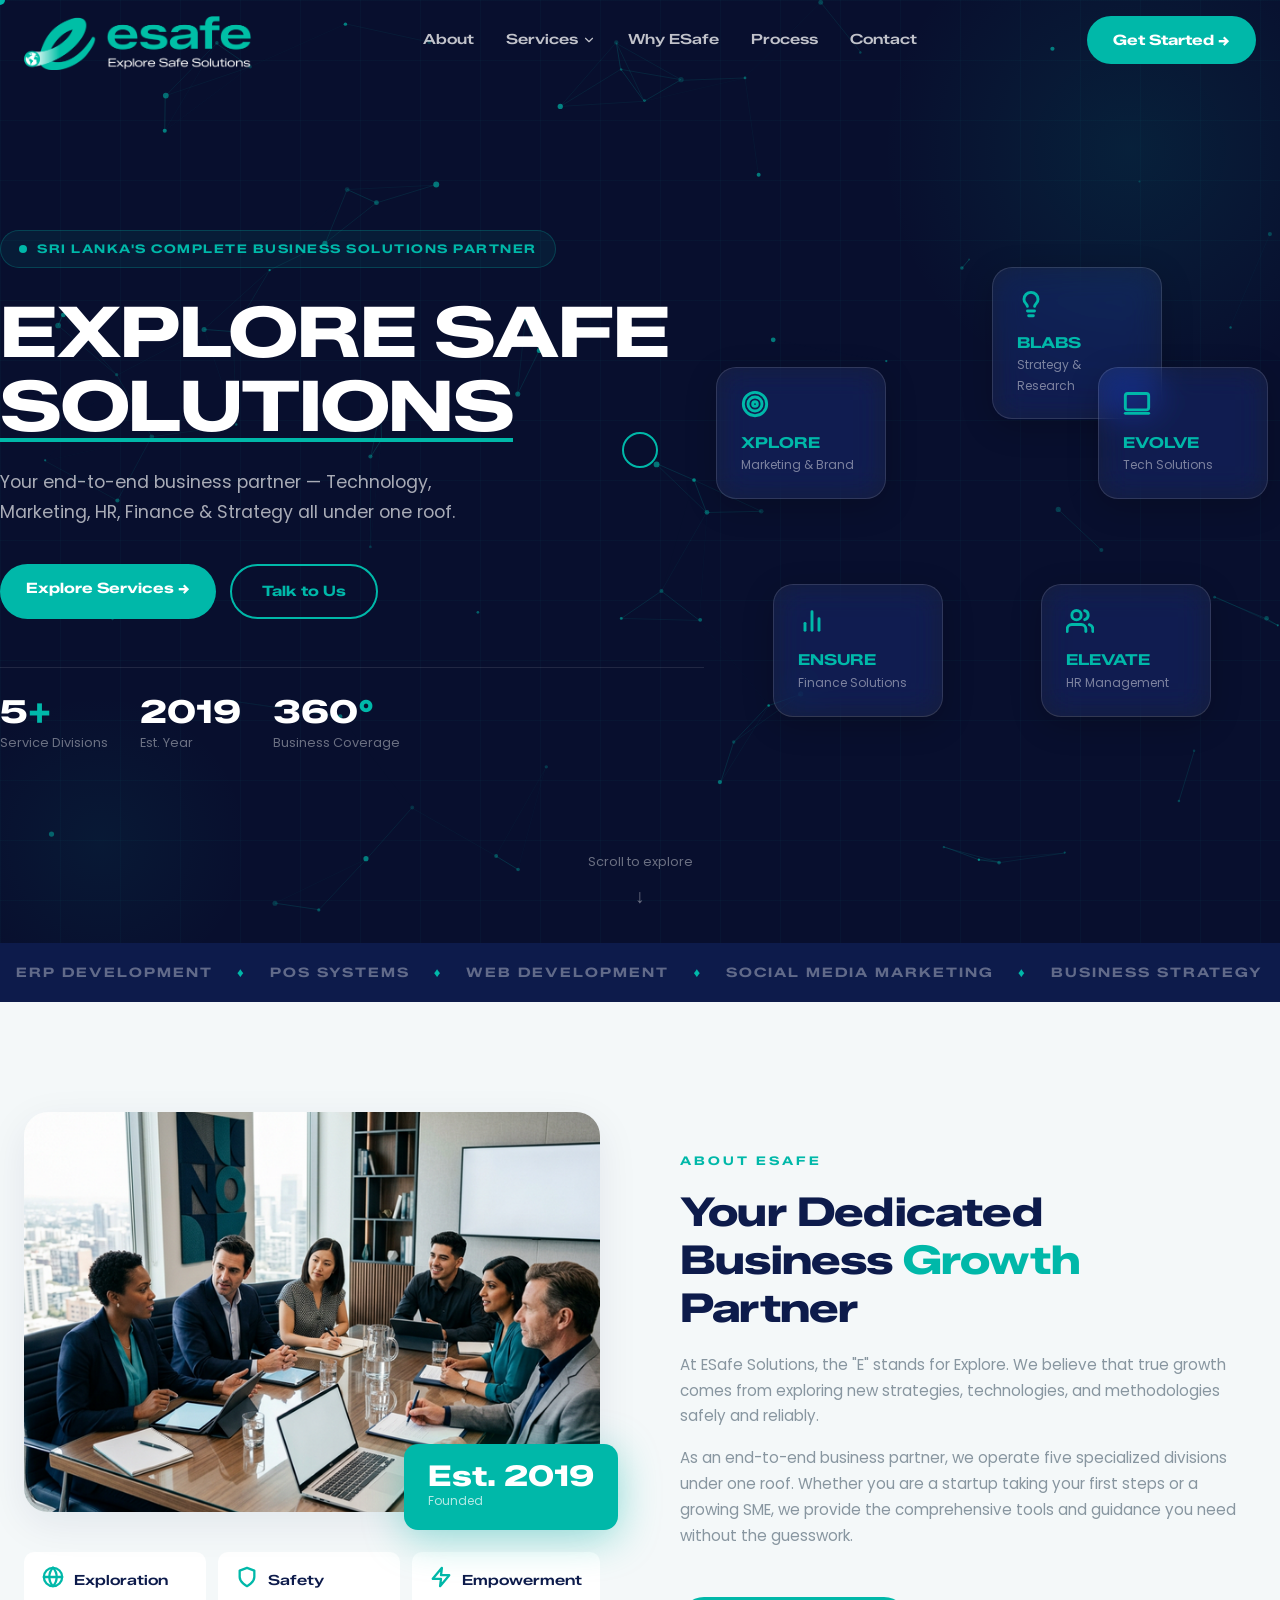
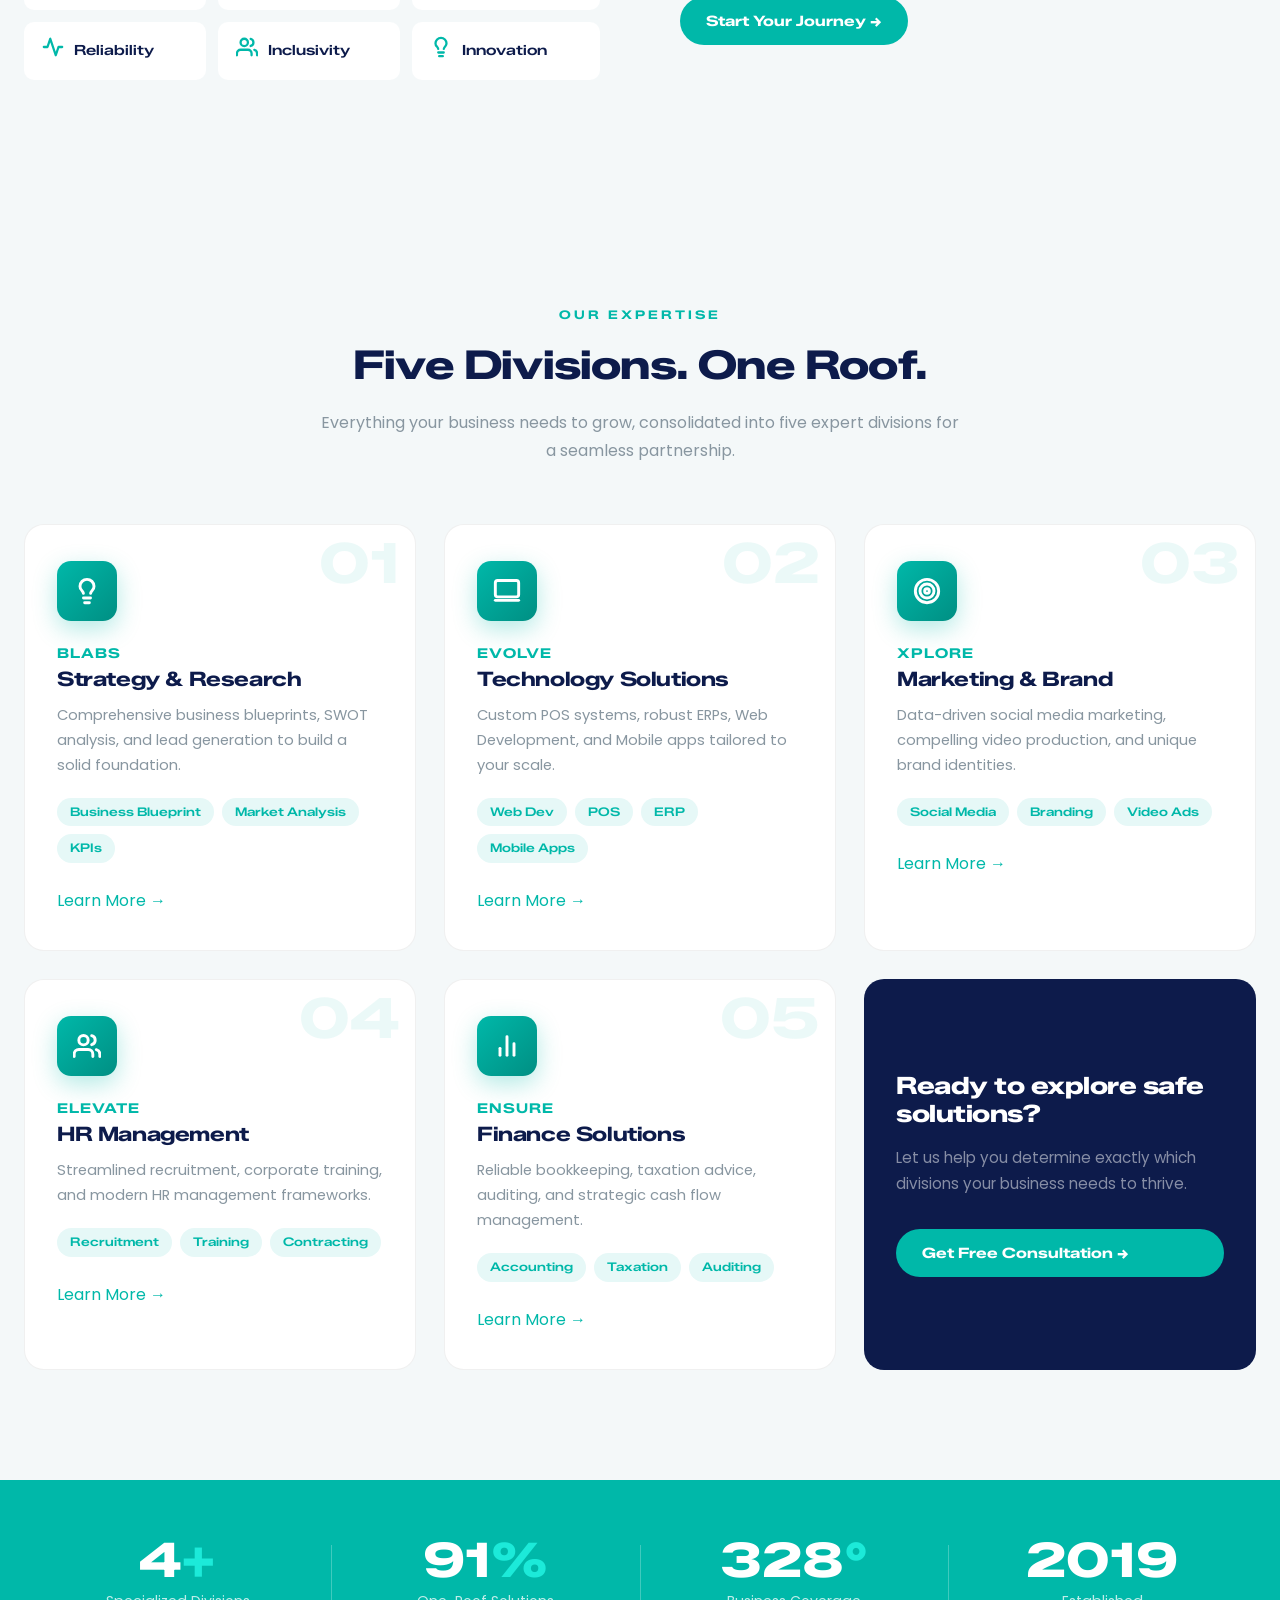
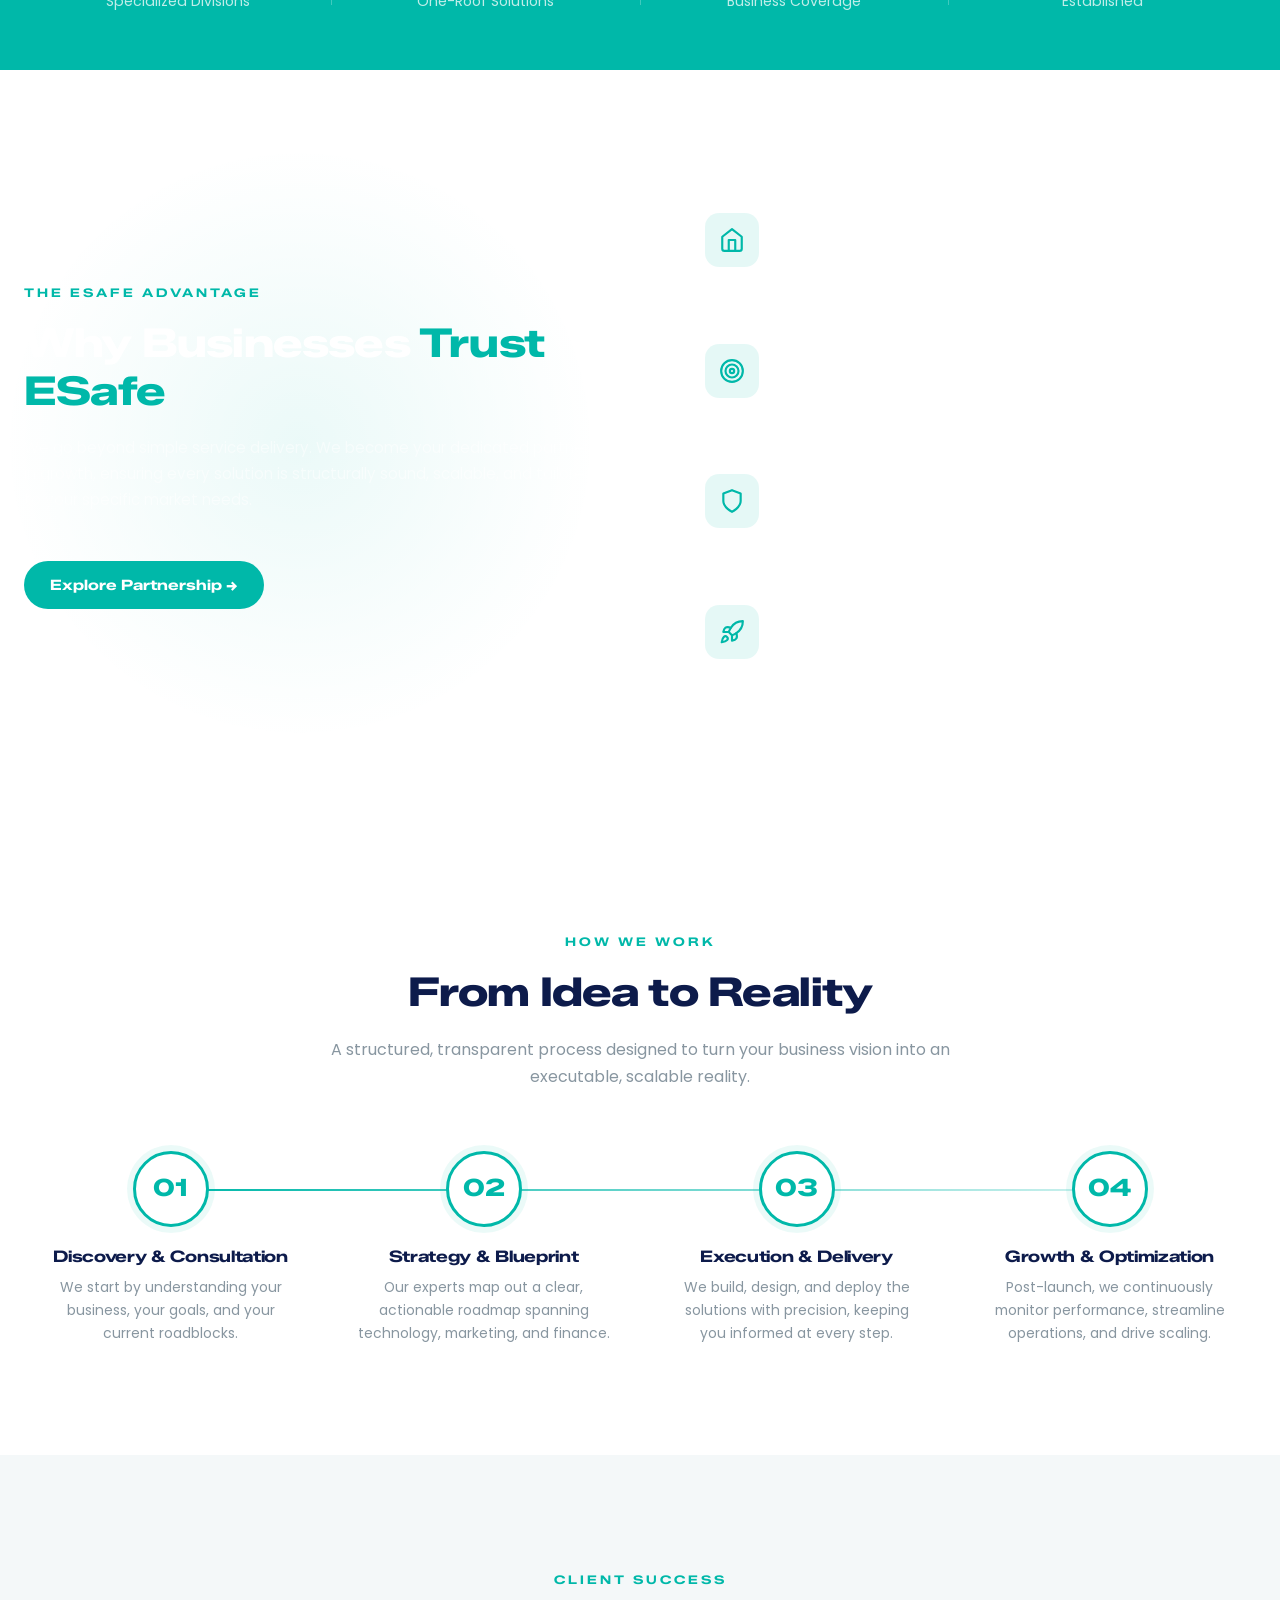
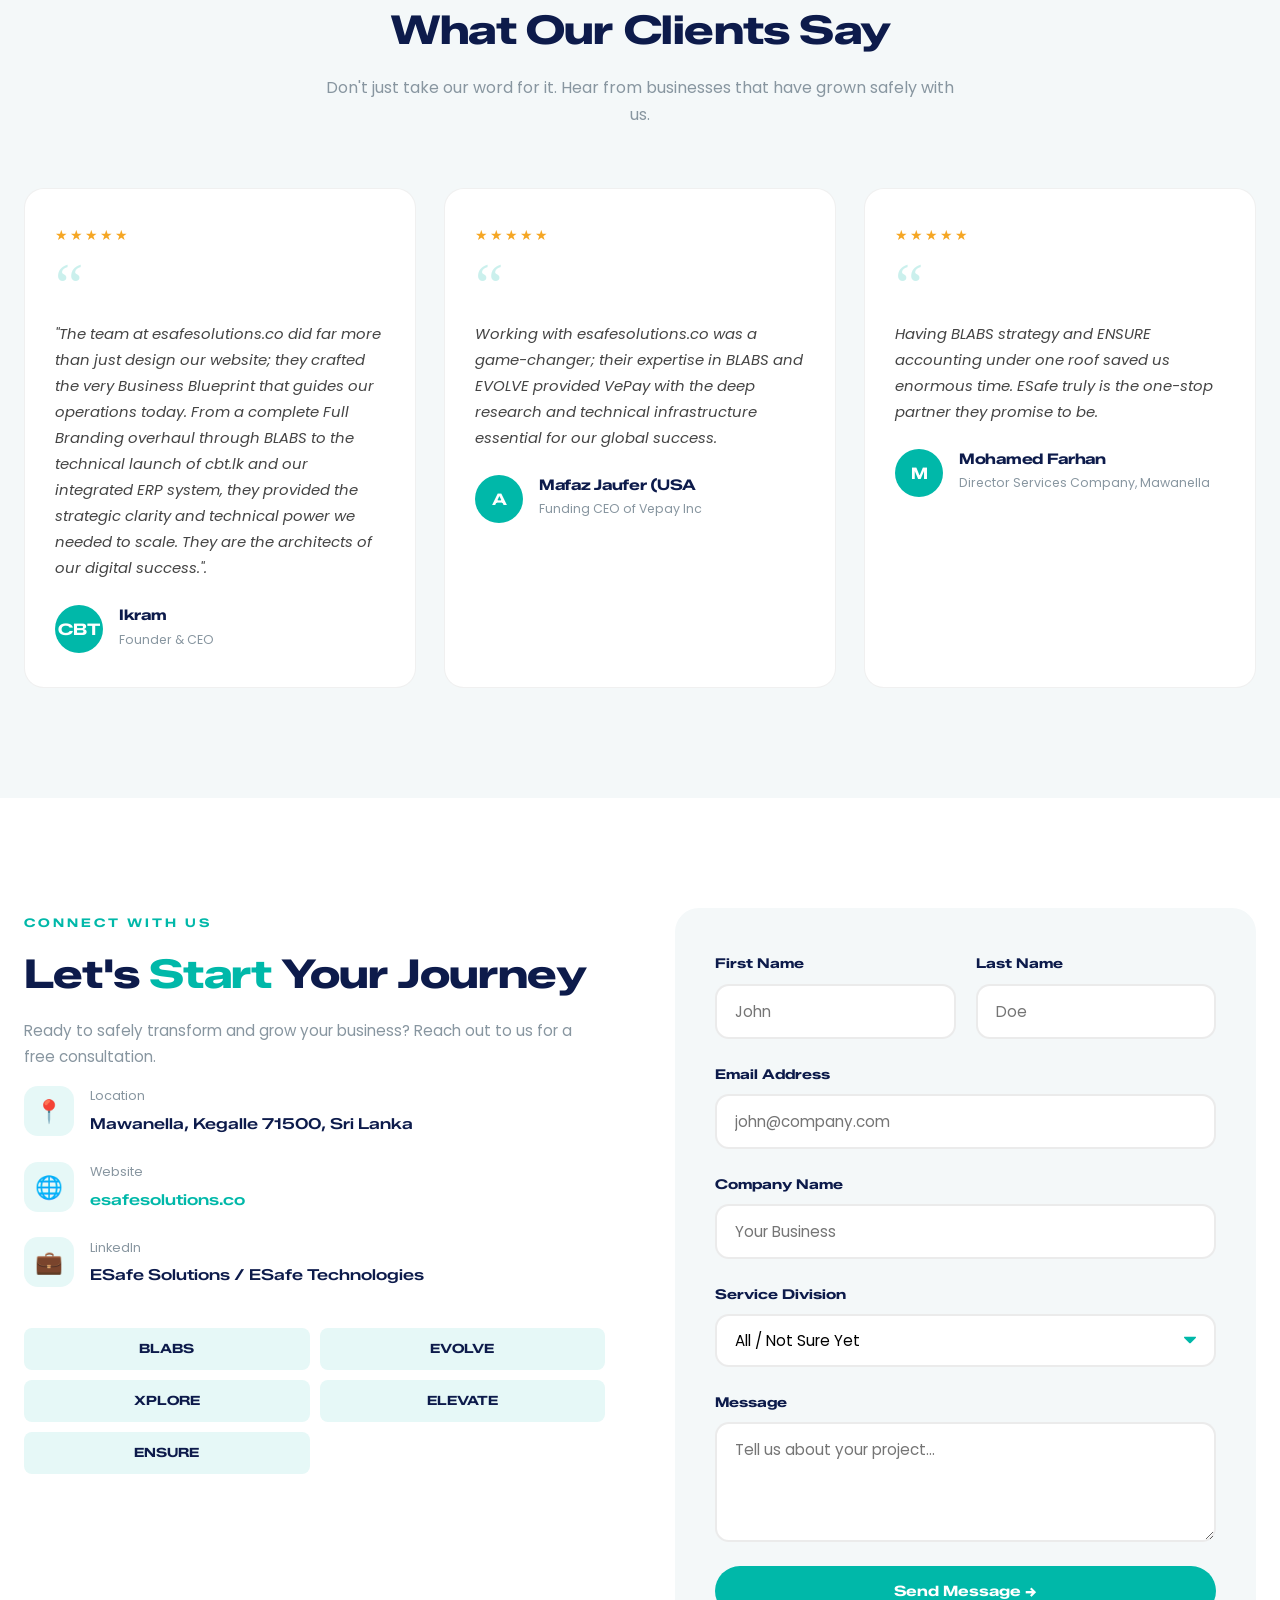
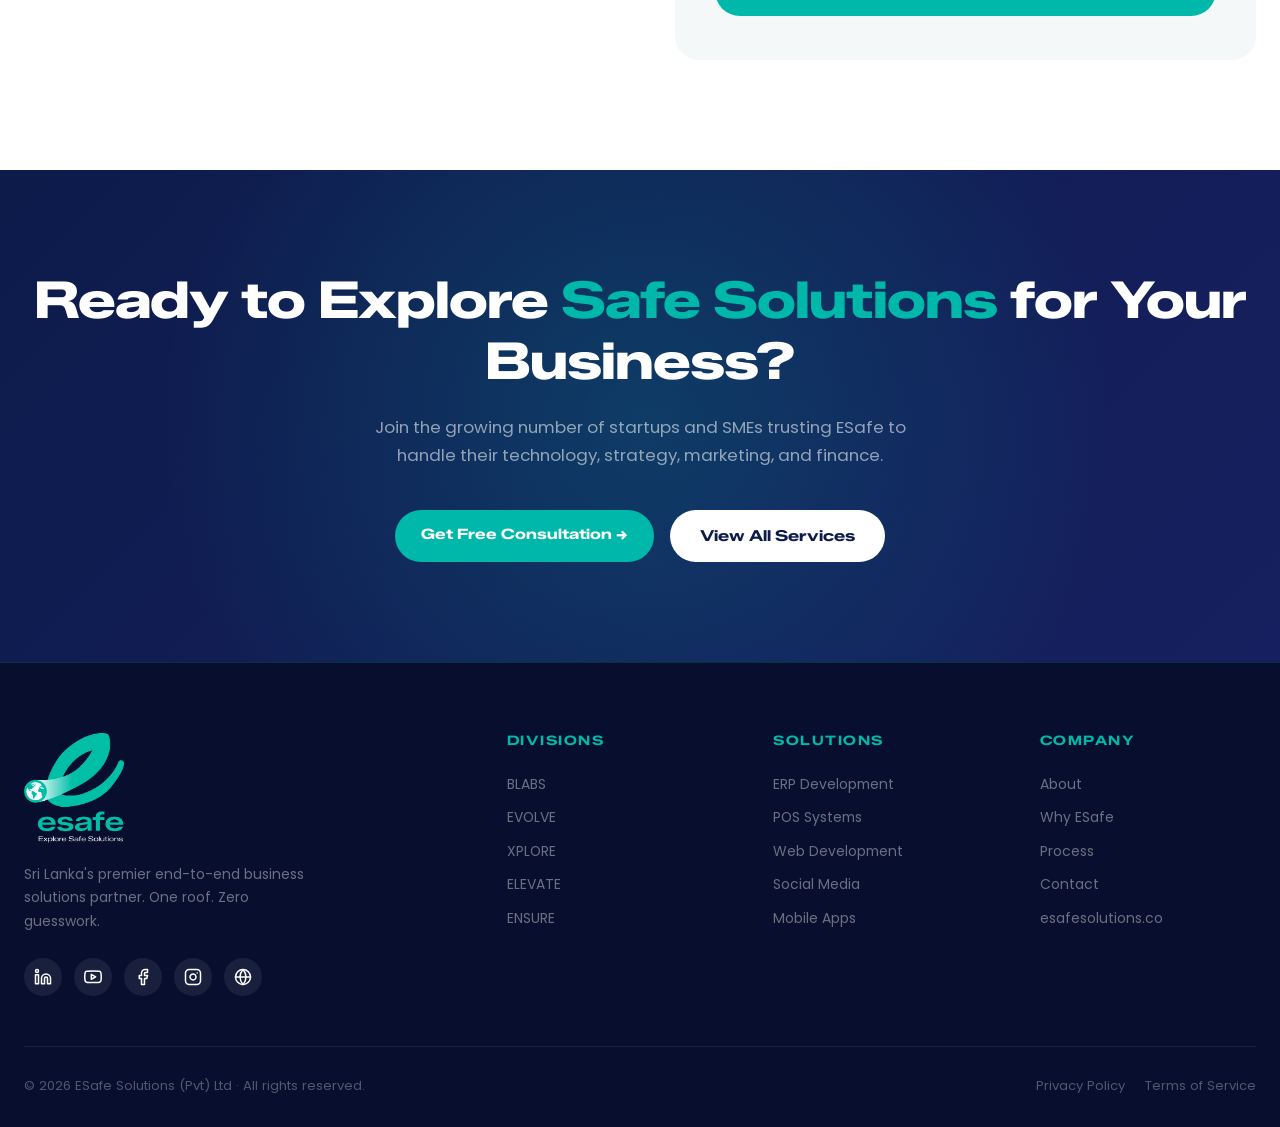
==== index.html @ f0cfd7e4 "Testemonials Updated" ====
<!DOCTYPE html>
<html lang="en">

<head>
  <meta charset="UTF-8">
  <meta name="viewport" content="width=device-width, initial-scale=1.0">
  <link rel="icon" href="favicon.png" type="image/png">
  <title>ESafe Solutions - Your Business Partner</title>
  <meta name="description"
    content="ESafe Solutions is Sri Lanka's trusted end-to-end business solutions company. Technology (ERP, POS, Web), Marketing, HR, Finance & Strategy under one roof. Mawanella, Kegalle.">
  <meta name="keywords"
    content="ESafe Solutions, business solutions Sri Lanka, ERP development, POS software, web development, digital marketing, HR solutions, business consulting Mawanella Kegalle">
  <meta name="author" content="ESafe Solutions (Pvt) Ltd">
  <meta name="robots" content="index, follow">
  <link rel="canonical" href="https://esafesolutions.co/">

  <!-- Open Graph -->
  <meta property="og:type" content="website">
  <meta property="og:url" content="https://esafesolutions.co/">
  <meta property="og:title" content="ESafe Solutions – Explore Safe Solutions">
  <meta property="og:description"
    content="Complete business solutions: Technology, Marketing, HR, Finance & Strategy. One roof. Zero guesswork. Sri Lanka.">
  <meta property="og:site_name" content="ESafe Solutions">

  <!-- Twitter Card -->
  <meta name="twitter:card" content="summary_large_image">
  <meta name="twitter:title" content="ESafe Solutions – Explore Safe Solutions">
  <meta name="twitter:description"
    content="End-to-end business partner for startups & growing businesses. ERP, POS, Branding, HR, Finance – all under one roof.">

  <!-- JSON-LD Organization Schema -->
  <script type="application/ld+json">
    {
      "@context": "https://schema.org",
      "@type": "Organization",
      "name": "ESafe Solutions (Pvt) Ltd",
      "alternateName": "esafe",
      "url": "https://esafesolutions.co",
      "description": "Sri Lanka-based business solutions company offering technology, strategy, marketing, HR and finance under one roof.",
      "foundingDate": "2019",
      "address": {
        "@type": "PostalAddress",
        "streetAddress": "Mawanella",
        "addressLocality": "Kegalle",
        "postalCode": "71500",
        "addressCountry": "LK"
      },
      "sameAs": ["https://www.linkedin.com/company/esafe-solutions"],
      "hasOfferCatalog": {
        "@type": "OfferCatalog",
        "name": "ESafe Service Divisions",
        "itemListElement": [
          {
            "@type": "Offer",
            "itemOffered": {
              "@type": "Service",
              "name": "BLABS - Business Research & Development"
            }
          },
          {
            "@type": "Offer",
            "itemOffered": {
              "@type": "Service",
              "name": "EVOLVE - Technology Solutions"
            }
          },
          {
            "@type": "Offer",
            "itemOffered": {
              "@type": "Service",
              "name": "XPLORE - Marketing & Creative Solutions"
            }
          },
          {
            "@type": "Offer",
            "itemOffered": {
              "@type": "Service",
              "name": "ELEVATE - Human Resource Management Solutions"
            }
          },
          {
            "@type": "Offer",
            "itemOffered": {
              "@type": "Service",
              "name": "ENSURE - Finance Solutions"
            }
          }
        ]
      }
    }
    </script>

  <!-- Google Fonts: Poppins -->
  <link rel="preconnect" href="https://fonts.googleapis.com">
  <link rel="preconnect" href="https://fonts.gstatic.com" crossorigin>
  <link
    href="https://fonts.googleapis.com/css2?family=Poppins:wght@300;400;500&family=Zalando+Sans+Expanded:wght@600;700;800&display=swap"
    rel="stylesheet">

  <!-- Styles -->
  <link rel="stylesheet" href="styles.css">
</head>

<body>
  <!-- Custom Cursor -->
  <div class="cursor-dot"></div>
  <div class="cursor-ring"></div>

  <header id="header">
    <nav class="container nav-container">
      <a href="#" class="logo">
        <img src="navbar-logo.png" alt="ESafe Solutions" class="logo-img">
      </a>

      <ul class="nav-links">
        <li><a href="#about" class="nav-link">About</a></li>
        <li class="dropdown">
          <a href="#services" class="nav-link dropdown-toggle">Services <svg class="dropdown-caret" viewBox="0 0 24 24"
              fill="none" stroke="currentColor" stroke-width="2" stroke-linecap="round" stroke-linejoin="round">
              <path d="m6 9 6 6 6-6" />
            </svg></a>
          <ul class="dropdown-menu">
            <li><a href="blabs.html" class="dropdown-item">BLABS - Strategy</a></li>
            <li><a href="evolve.html" class="dropdown-item">EVOLVE - Tech</a></li>
            <li><a href="xplore.html" class="dropdown-item">XPLORE - Marketing</a></li>
            <li><a href="elevate.html" class="dropdown-item">ELEVATE - HR</a></li>
            <li><a href="ensure.html" class="dropdown-item">ENSURE - Finance</a></li>
          </ul>
        </li>
        <li><a href="#why-esafe" class="nav-link">Why ESafe</a></li>
        <li><a href="#process" class="nav-link">Process</a></li>
        <li><a href="#contact" class="nav-link">Contact</a></li>
      </ul>

      <div class="nav-right">
        <a href="#contact" class="btn btn-primary btn-nav">Get Started &rarr;</a>
        <button class="hamburger" aria-label="Menu">
          <span class="line line-1"></span>
          <span class="line line-2"></span>
          <span class="line line-3"></span>
        </button>
      </div>
    </nav>
  </header>

  <!-- Mobile Nav Overlay -->
  <div class="mobile-nav-overlay">
    <ul class="mobile-nav-links">
      <li><a href="#about">About</a></li>
      <li><a href="#services">Services</a></li>
      <li><a href="#why-esafe">Why ESafe</a></li>
      <li><a href="#process">Process</a></li>
      <li><a href="#contact">Contact</a></li>
    </ul>
  </div>

  <main>
    <!-- ━━━━━━━━━━━━━━━━━━━━━━━━━━━━━━━━━━
             HERO SECTION
             ━━━━━━━━━━━━━━━━━━━━━━━━━━━━━━━━━━ -->
    <section id="hero" class="hero">
      <!-- Canvas for particle background -->
      <canvas id="hero-canvas" class="hero-canvas"></canvas>

      <!-- CSS Animated Background Layers -->
      <div class="hero-bg-grid"></div>
      <div class="hero-orb orb-1"></div>
      <div class="hero-orb orb-2"></div>

      <div class="container hero-container">
        <!-- Left Column: Content -->
        <div class="hero-content">
          <div class="hero-badge">
            <span class="pulse-dot"></span>
            <span class="badge-text">Sri Lanka's Complete Business Solutions Partner</span>
          </div>

          <h1 class="hero-headline">
            <span class="line-1">EXPLORE SAFE</span><br>
            <span class="line-2">SOLUTIONS</span>
          </h1>

          <p class="hero-subtext">
            Your end-to-end business partner &mdash; Technology, Marketing, HR, Finance &amp; Strategy all under one
            roof.
          </p>

          <div class="hero-cta">
            <a href="#services" class="btn btn-primary btn-cta">Explore Services &rarr;</a>
            <a href="#contact" class="btn btn-outline btn-cta">Talk to Us</a>
          </div>

          <div class="hero-stats">
            <div class="stat-item">
              <span class="stat-number">5<span class="stat-suffix">+</span></span>
              <span class="stat-label">Service Divisions</span>
            </div>
            <div class="stat-item">
              <span class="stat-number">2019</span>
              <span class="stat-label">Est. Year</span>
            </div>
            <div class="stat-item">
              <span class="stat-number">360<span class="stat-suffix">&deg;</span></span>
              <span class="stat-label">Business Coverage</span>
            </div>
          </div>
        </div>

        <!-- Right Column: Floating Cards -->
        <div class="hero-cards">
          <a href="blabs.html" class="float-card card-blabs">
            <div class="card-icon"><svg width="24" height="24" viewBox="0 0 24 24" fill="none" stroke="currentColor"
                stroke-width="2.5" stroke-linecap="round" stroke-linejoin="round">
                <path d="M9 18h6" />
                <path d="M10 22h4" />
                <path
                  d="M15.09 14c.18-.98.65-1.74 1.41-2.5A4.65 4.65 0 0 0 18 8 6 6 0 0 0 6 8c0 1.55.9 3.06 1.5 3.5.76.76 1.23 1.52 1.41 2.5" />
              </svg></div>
            <div class="card-div">BLABS</div>
            <div class="card-sub">Strategy &amp; Research</div>
          </a>
          <a href="evolve.html" class="float-card card-evolve">
            <div class="card-icon"><svg width="24" height="24" viewBox="0 0 24 24" fill="none" stroke="currentColor"
                stroke-width="2.5" stroke-linecap="round" stroke-linejoin="round">
                <rect x="2" y="3" width="20" height="14" rx="2" ry="2" />
                <line x1="2" y1="20" x2="22" y2="20" />
              </svg></div>
            <div class="card-div">EVOLVE</div>
            <div class="card-sub">Tech Solutions</div>
          </a>
          <a href="xplore.html" class="float-card card-xplore">
            <div class="card-icon"><svg width="24" height="24" viewBox="0 0 24 24" fill="none" stroke="currentColor"
                stroke-width="2.5" stroke-linecap="round" stroke-linejoin="round">
                <circle cx="12" cy="12" r="10" />
                <circle cx="12" cy="12" r="6" />
                <circle cx="12" cy="12" r="2" />
              </svg></div>
            <div class="card-div">XPLORE</div>
            <div class="card-sub">Marketing &amp; Brand</div>
          </a>
          <a href="elevate.html" class="float-card card-elevate">
            <div class="card-icon"><svg width="24" height="24" viewBox="0 0 24 24" fill="none" stroke="currentColor"
                stroke-width="2.5" stroke-linecap="round" stroke-linejoin="round">
                <path d="M17 21v-2a4 4 0 0 0-4-4H5a4 4 0 0 0-4 4v2" />
                <circle cx="9" cy="7" r="4" />
                <path d="M23 21v-2a4 4 0 0 0-3-3.87" />
                <path d="M16 3.13a4 4 0 0 1 0 7.75" />
              </svg></div>
            <div class="card-div">ELEVATE</div>
            <div class="card-sub">HR Management</div>
          </a>
          <a href="ensure.html" class="float-card card-ensure">
            <div class="card-icon"><svg width="24" height="24" viewBox="0 0 24 24" fill="none" stroke="currentColor"
                stroke-width="2.5" stroke-linecap="round" stroke-linejoin="round">
                <line x1="18" y1="20" x2="18" y2="10" />
                <line x1="12" y1="20" x2="12" y2="4" />
                <line x1="6" y1="20" x2="6" y2="14" />
              </svg></div>
            <div class="card-div">ENSURE</div>
            <div class="card-sub">Finance Solutions</div>
          </a>
        </div>
      </div>

      <div class="scroll-indicator">
        <span class="scroll-text">Scroll to explore</span>
        <span class="scroll-arrow">&darr;</span>
      </div>
    </section>

    <!-- ━━━━━━━━━━━━━━━━━━━━━━━━━━━━━━━━━━
             MARQUEE STRIP
             ━━━━━━━━━━━━━━━━━━━━━━━━━━━━━━━━━━ -->
    <div class="marquee-wrapper">
      <div class="marquee-track">
        <!-- Content duplicated for seamless loop -->
        <div class="marquee-content">
          <span>ERP Development</span><span class="sep">&diams;</span>
          <span>POS Systems</span><span class="sep">&diams;</span>
          <span>Web Development</span><span class="sep">&diams;</span>
          <span>Social Media Marketing</span><span class="sep">&diams;</span>
          <span>Business Strategy</span><span class="sep">&diams;</span>
          <span>HR Management</span><span class="sep">&diams;</span>
          <span>Financial Consulting</span><span class="sep">&diams;</span>
          <span>Branding &amp; Design</span><span class="sep">&diams;</span>
          <span>Mobile Applications</span><span class="sep">&diams;</span>
          <span>AI Services</span><span class="sep">&diams;</span>
          <span>E-Commerce</span><span class="sep">&diams;</span>
          <span>CRM Solutions</span><span class="sep">&diams;</span>
        </div>
        <!-- ARIA hidden duplicate -->
        <div class="marquee-content" aria-hidden="true">
          <span>ERP Development</span><span class="sep">&diams;</span>
          <span>POS Systems</span><span class="sep">&diams;</span>
          <span>Web Development</span><span class="sep">&diams;</span>
          <span>Social Media Marketing</span><span class="sep">&diams;</span>
          <span>Business Strategy</span><span class="sep">&diams;</span>
          <span>HR Management</span><span class="sep">&diams;</span>
          <span>Financial Consulting</span><span class="sep">&diams;</span>
          <span>Branding &amp; Design</span><span class="sep">&diams;</span>
          <span>Mobile Applications</span><span class="sep">&diams;</span>
          <span>AI Services</span><span class="sep">&diams;</span>
          <span>E-Commerce</span><span class="sep">&diams;</span>
          <span>CRM Solutions</span><span class="sep">&diams;</span>
        </div>
      </div>
    </div>

    <!-- ━━━━━━━━━━━━━━━━━━━━━━━━━━━━━━━━━━
             ABOUT SECTION
             ━━━━━━━━━━━━━━━━━━━━━━━━━━━━━━━━━━ -->
    <section id="about" class="about-section bg-light">
      <div class="container about-grid">
        <!-- Left Column -->
        <div class="about-visuals reveal-left">
          <div class="about-card">
            <img src="about-team.png" alt="ESafe Solutions Team" class="about-card-img">
            <div class="about-badge">
              <span class="ab-title">Est. 2019</span>
              <span class="ab-subtitle">Founded</span>
            </div>
          </div>

          <div class="values-grid">
            <div class="value-chip"><span class="emoji"><svg width="24" height="24" viewBox="0 0 24 24" fill="none"
                  stroke="currentColor" stroke-width="2.5" stroke-linecap="round" stroke-linejoin="round">
                  <circle cx="12" cy="12" r="10" />
                  <path d="M12 2a14.5 14.5 0 0 0 0 20 14.5 14.5 0 0 0 0-20" />
                  <path d="M2 12h20" />
                </svg></span> <span class="label">Exploration</span></div>
            <div class="value-chip"><span class="emoji"><svg width="24" height="24" viewBox="0 0 24 24" fill="none"
                  stroke="currentColor" stroke-width="2.5" stroke-linecap="round" stroke-linejoin="round">
                  <path d="M12 22s8-4 8-10V5l-8-3-8 3v7c0 6 8 10 8 10z" />
                </svg></span> <span class="label">Safety</span></div>
            <div class="value-chip"><span class="emoji"><svg width="24" height="24" viewBox="0 0 24 24" fill="none"
                  stroke="currentColor" stroke-width="2.5" stroke-linecap="round" stroke-linejoin="round">
                  <path d="M13 2L3 14h9l-1 8 10-12h-9l1-8z" />
                </svg></span> <span class="label">Empowerment</span></div>
            <div class="value-chip"><span class="emoji"><svg width="24" height="24" viewBox="0 0 24 24" fill="none"
                  stroke="currentColor" stroke-width="2.5" stroke-linecap="round" stroke-linejoin="round">
                  <path d="M22 12h-4l-3 9L9 3l-3 9H2" />
                </svg></span> <span class="label">Reliability</span></div>
            <div class="value-chip"><span class="emoji"><svg width="24" height="24" viewBox="0 0 24 24" fill="none"
                  stroke="currentColor" stroke-width="2.5" stroke-linecap="round" stroke-linejoin="round">
                  <path d="M17 21v-2a4 4 0 0 0-4-4H5a4 4 0 0 0-4 4v2" />
                  <circle cx="9" cy="7" r="4" />
                  <path d="M23 21v-2a4 4 0 0 0-3-3.87" />
                  <path d="M16 3.13a4 4 0 0 1 0 7.75" />
                </svg></span> <span class="label">Inclusivity</span></div>
            <div class="value-chip"><span class="emoji"><svg width="24" height="24" viewBox="0 0 24 24" fill="none"
                  stroke="currentColor" stroke-width="2.5" stroke-linecap="round" stroke-linejoin="round">
                  <path d="M9 18h6" />
                  <path d="M10 22h4" />
                  <path
                    d="M15.09 14c.18-.98.65-1.74 1.41-2.5A4.65 4.65 0 0 0 18 8 6 6 0 0 0 6 8c0 1.55.9 3.06 1.5 3.5.76.76 1.23 1.52 1.41 2.5" />
                </svg></span> <span class="label">Innovation</span></div>
          </div>
        </div>

        <!-- Right Column -->
        <div class="about-content reveal-right">
          <span class="section-label">ABOUT ESAFE</span>
          <h2 class="section-title">Your Dedicated Business <span class="text-teal">Growth</span> Partner</h2>
          <p class="section-desc">
            At ESafe Solutions, the "E" stands for Explore. We believe that true growth comes from exploring new
            strategies, technologies, and methodologies safely and reliably.
          </p>
          <p class="section-desc">
            As an end-to-end business partner, we operate five specialized divisions under one roof. Whether you are a
            startup taking your first steps or a growing SME, we provide the comprehensive tools and guidance you need
            without the guesswork.
          </p>
          <a href="#services" class="btn btn-primary mt-4">Start Your Journey &rarr;</a>
        </div>
      </div>
    </section>

    <!-- ━━━━━━━━━━━━━━━━━━━━━━━━━━━━━━━━━━
             SERVICES SECTION
             ━━━━━━━━━━━━━━━━━━━━━━━━━━━━━━━━━━ -->
    <section id="services" class="services-section bg-light">
      <div class="container">
        <div class="section-header reveal">
          <span class="section-label">OUR EXPERTISE</span>
          <h2 class="section-title">Five Divisions. One Roof.</h2>
          <p class="section-header-desc">Everything your business needs to grow, consolidated into five expert divisions
            for a seamless partnership.</p>
        </div>

        <div class="services-grid">
          <!-- Service 1 -->
          <div class="service-card reveal" style="transition-delay: 0.1s;">
            <span class="service-bg-number">01</span>
            <div class="service-icon-box"><svg width="32" height="32" viewBox="0 0 24 24" fill="none"
                stroke="currentColor" stroke-width="2.5" stroke-linecap="round" stroke-linejoin="round">
                <path d="M9 18h6" />
                <path d="M10 22h4" />
                <path
                  d="M15.09 14c.18-.98.65-1.74 1.41-2.5A4.65 4.65 0 0 0 18 8 6 6 0 0 0 6 8c0 1.55.9 3.06 1.5 3.5.76.76 1.23 1.52 1.41 2.5" />
              </svg></div>
            <h4 class="service-division">BLABS</h4>
            <h3 class="service-name"><a href="blabs.html" class="inherit-color text-decoration-none">Strategy &amp;
                Research</a></h3>
            <p class="service-desc">Comprehensive business blueprints, SWOT analysis, and lead generation to build a
              solid foundation.</p>
            <div class="service-tags">
              <span class="tag">Business Blueprint</span>
              <span class="tag">Market Analysis</span>
              <span class="tag">KPIs</span>
            </div>
            <a href="blabs.html" class="learn-more-link mt-3 display-inline-block text-teal font-weight-bold">Learn More
              &rarr;</a>
          </div>

          <!-- Service 2 -->
          <div class="service-card reveal" style="transition-delay: 0.2s;">
            <span class="service-bg-number">02</span>
            <div class="service-icon-box"><svg width="32" height="32" viewBox="0 0 24 24" fill="none"
                stroke="currentColor" stroke-width="2.5" stroke-linecap="round" stroke-linejoin="round">
                <rect x="2" y="3" width="20" height="14" rx="2" ry="2" />
                <line x1="2" y1="20" x2="22" y2="20" />
              </svg></div>
            <h4 class="service-division">EVOLVE</h4>
            <h3 class="service-name"><a href="evolve.html" class="inherit-color text-decoration-none">Technology
                Solutions</a></h3>
            <p class="service-desc">Custom POS systems, robust ERPs, Web Development, and Mobile apps tailored to your
              scale.</p>
            <div class="service-tags">
              <span class="tag">Web Dev</span>
              <span class="tag">POS</span>
              <span class="tag">ERP</span>
              <span class="tag">Mobile Apps</span>
            </div>
            <a href="evolve.html" class="learn-more-link mt-3 display-inline-block text-teal font-weight-bold">Learn
              More &rarr;</a>
          </div>

          <!-- Service 3 -->
          <div class="service-card reveal" style="transition-delay: 0.3s;">
            <span class="service-bg-number">03</span>
            <div class="service-icon-box"><svg width="32" height="32" viewBox="0 0 24 24" fill="none"
                stroke="currentColor" stroke-width="2.5" stroke-linecap="round" stroke-linejoin="round">
                <circle cx="12" cy="12" r="10" />
                <circle cx="12" cy="12" r="6" />
                <circle cx="12" cy="12" r="2" />
              </svg></div>
            <h4 class="service-division">XPLORE</h4>
            <h3 class="service-name"><a href="xplore.html" class="inherit-color text-decoration-none">Marketing &amp;
                Brand</a></h3>
            <p class="service-desc">Data-driven social media marketing, compelling video production, and unique brand
              identities.</p>
            <div class="service-tags">
              <span class="tag">Social Media</span>
              <span class="tag">Branding</span>
              <span class="tag">Video Ads</span>
            </div>
            <a href="xplore.html" class="learn-more-link mt-3 display-inline-block text-teal font-weight-bold">Learn
              More &rarr;</a>
          </div>

          <!-- Service 4 -->
          <div class="service-card reveal" style="transition-delay: 0.4s;">
            <span class="service-bg-number">04</span>
            <div class="service-icon-box"><svg width="32" height="32" viewBox="0 0 24 24" fill="none"
                stroke="currentColor" stroke-width="2.5" stroke-linecap="round" stroke-linejoin="round">
                <path d="M17 21v-2a4 4 0 0 0-4-4H5a4 4 0 0 0-4 4v2" />
                <circle cx="9" cy="7" r="4" />
                <path d="M23 21v-2a4 4 0 0 0-3-3.87" />
                <path d="M16 3.13a4 4 0 0 1 0 7.75" />
              </svg></div>
            <h4 class="service-division">ELEVATE</h4>
            <h3 class="service-name"><a href="elevate.html" class="inherit-color text-decoration-none">HR Management</a>
            </h3>
            <p class="service-desc">Streamlined recruitment, corporate training, and modern HR management frameworks.
            </p>
            <div class="service-tags">
              <span class="tag">Recruitment</span>
              <span class="tag">Training</span>
              <span class="tag">Contracting</span>
            </div>
            <a href="elevate.html" class="learn-more-link mt-3 display-inline-block text-teal font-weight-bold">Learn
              More &rarr;</a>
          </div>

          <!-- Service 5 -->
          <div class="service-card reveal" style="transition-delay: 0.5s;">
            <span class="service-bg-number">05</span>
            <div class="service-icon-box"><svg width="32" height="32" viewBox="0 0 24 24" fill="none"
                stroke="currentColor" stroke-width="2.5" stroke-linecap="round" stroke-linejoin="round">
                <line x1="18" y1="20" x2="18" y2="10" />
                <line x1="12" y1="20" x2="12" y2="4" />
                <line x1="6" y1="20" x2="6" y2="14" />
              </svg></div>
            <h4 class="service-division">ENSURE</h4>
            <h3 class="service-name"><a href="ensure.html" class="inherit-color text-decoration-none">Finance
                Solutions</a></h3>
            <p class="service-desc">Reliable bookkeeping, taxation advice, auditing, and strategic cash flow management.
            </p>
            <div class="service-tags">
              <span class="tag">Accounting</span>
              <span class="tag">Taxation</span>
              <span class="tag">Auditing</span>
            </div>
            <a href="ensure.html" class="learn-more-link mt-3 display-inline-block text-teal font-weight-bold">Learn
              More &rarr;</a>
          </div>

          <!-- Service CTA -->
          <div class="service-card service-cta-card reveal" style="transition-delay: 0.6s;">
            <h3 class="cta-card-title">Ready to explore safe solutions?</h3>
            <p class="cta-card-desc">Let us help you determine exactly which divisions your business needs to thrive.
            </p>
            <a href="#contact" class="btn btn-primary mt-4">Get Free Consultation &rarr;</a>
          </div>
        </div>
      </div>
    </section>

    <!-- ━━━━━━━━━━━━━━━━━━━━━━━━━━━━━━━━━━
             STATS STRIP
             ━━━━━━━━━━━━━━━━━━━━━━━━━━━━━━━━━━ -->
    <section class="stats-strip bg-teal">
      <div class="container stats-grid">
        <div class="stat-block">
          <div class="stat-number-large" data-target="5">0<span class="stat-suffix">+</span></div>
          <div class="stat-label-large">Specialized Divisions</div>
        </div>
        <div class="stat-divider"></div>
        <div class="stat-block">
          <div class="stat-number-large" data-target="100">0<span class="stat-suffix">%</span></div>
          <div class="stat-label-large">One-Roof Solutions</div>
        </div>
        <div class="stat-divider"></div>
        <div class="stat-block">
          <div class="stat-number-large" data-target="360">0<span class="stat-suffix">&deg;</span></div>
          <div class="stat-label-large">Business Coverage</div>
        </div>
        <div class="stat-divider"></div>
        <div class="stat-block">
          <div class="stat-number-large" data-static="true">2019</div>
          <div class="stat-label-large">Established</div>
        </div>
      </div>
    </section>

    <!-- ━━━━━━━━━━━━━━━━━━━━━━━━━━━━━━━━━━
             WHY ESAFE SECTION
             ━━━━━━━━━━━━━━━━━━━━━━━━━━━━━━━━━━ -->
    <section id="why-esafe" class="why-section">
      <div class="why-glow"></div>
      <div class="container why-grid">
        <div class="why-content reveal-left">
          <span class="section-label">THE ESAFE ADVANTAGE</span>
          <h2 class="section-title text-white">Why Businesses <span class="text-teal">Trust ESafe</span></h2>
          <p class="section-desc text-white-muted">
            We go beyond simple service delivery. We become your dedicated partners in growth, ensuring every solution
            is structurally sound, scalable, and tailored to your specific market needs.
          </p>
          <a href="#contact" class="btn btn-primary mt-4">Explore Partnership &rarr;</a>
        </div>

        <div class="why-pills">
          <div class="why-pill reveal-right" style="transition-delay: 0.1s;">
            <div class="pill-icon"><svg width="32" height="32" viewBox="0 0 24 24" fill="none" stroke="currentColor"
                stroke-width="2" stroke-linecap="round" stroke-linejoin="round">
                <path d="M3 9l9-7 9 7v11a2 2 0 0 1-2 2H5a2 2 0 0 1-2-2z" />
                <polyline points="9 22 9 12 15 12 15 22" />
              </svg></div>
            <div class="pill-text">
              <h4 class="pill-title">One-Roof Solutions</h4>
              <p class="pill-desc">All your business needs handled by one unified team, eliminating vendor chaos.</p>
            </div>
          </div>

          <div class="why-pill reveal-right" style="transition-delay: 0.2s;">
            <div class="pill-icon"><svg width="32" height="32" viewBox="0 0 24 24" fill="none" stroke="currentColor"
                stroke-width="2" stroke-linecap="round" stroke-linejoin="round">
                <circle cx="12" cy="12" r="10" />
                <circle cx="12" cy="12" r="6" />
                <circle cx="12" cy="12" r="2" />
              </svg></div>
            <div class="pill-text">
              <h4 class="pill-title">Personalized Approach</h4>
              <p class="pill-desc">No cookie-cutter templates. Every strategy is built around your specific goals.</p>
            </div>
          </div>

          <div class="why-pill reveal-right" style="transition-delay: 0.3s;">
            <div class="pill-icon"><svg width="32" height="32" viewBox="0 0 24 24" fill="none" stroke="currentColor"
                stroke-width="2" stroke-linecap="round" stroke-linejoin="round">
                <path d="M12 22s8-4 8-10V5l-8-3-8 3v7c0 6 8 10 8 10z" />
              </svg></div>
            <div class="pill-text">
              <h4 class="pill-title">Safe &amp; Sustainable</h4>
              <p class="pill-desc">Solutions designed for long-term stability rather than short-term vanity metrics.</p>
            </div>
          </div>

          <div class="why-pill reveal-right" style="transition-delay: 0.4s;">
            <div class="pill-icon"><svg width="32" height="32" viewBox="0 0 24 24" fill="none" stroke="currentColor"
                stroke-width="2" stroke-linecap="round" stroke-linejoin="round">
                <path d="M4.5 16.5c-1.5 1.26-2 5-2 5s3.74-.5 5-2c.71-.84.7-2.13-.09-2.91a2.18 2.18 0 0 0-2.91-.09z" />
                <path
                  d="m12 15-3-3a22 22 0 0 1 2-3.95A12.88 12.88 0 0 1 22 2c0 2.72-.78 7.5-6 11a22.35 22.35 0 0 1-4 2z" />
                <path d="M9 12H4s.55-3.03 2-4c1.62-1.08 5 0 5 0" />
                <path d="M12 15v5s3.03-.55 4-2c1.08-1.62 0-5 0-5" />
              </svg></div>
            <div class="pill-text">
              <h4 class="pill-title">Execution Focus</h4>
              <p class="pill-desc">We don't just plan; we build, deploy, and manage the execution flawlessly.</p>
            </div>
          </div>
        </div>
      </div>
    </section>
    <!-- ━━━━━━━━━━━━━━━━━━━━━━━━━━━━━━━━━━
             PROCESS SECTION
             ━━━━━━━━━━━━━━━━━━━━━━━━━━━━━━━━━━ -->
    <section id="process" class="process-section">
      <div class="container">
        <div class="section-header reveal">
          <span class="section-label">HOW WE WORK</span>
          <h2 class="section-title">From Idea to Reality</h2>
          <p class="section-header-desc">A structured, transparent process designed to turn your business vision into an
            executable, scalable reality.</p>
        </div>

        <div class="process-grid">
          <div class="process-line"></div>

          <div class="process-step reveal" style="transition-delay: 0.1s;">
            <div class="step-circle">01</div>
            <h4 class="step-title">Discovery &amp; Consultation</h4>
            <p class="step-desc">We start by understanding your business, your goals, and your current roadblocks.</p>
          </div>

          <div class="process-step reveal" style="transition-delay: 0.25s;">
            <div class="step-circle">02</div>
            <h4 class="step-title">Strategy &amp; Blueprint</h4>
            <p class="step-desc">Our experts map out a clear, actionable roadmap spanning technology, marketing, and
              finance.</p>
          </div>

          <div class="process-step reveal" style="transition-delay: 0.4s;">
            <div class="step-circle">03</div>
            <h4 class="step-title">Execution &amp; Delivery</h4>
            <p class="step-desc">We build, design, and deploy the solutions with precision, keeping you informed at
              every step.</p>
          </div>

          <div class="process-step reveal" style="transition-delay: 0.55s;">
            <div class="step-circle">04</div>
            <h4 class="step-title">Growth &amp; Optimization</h4>
            <p class="step-desc">Post-launch, we continuously monitor performance, streamline operations, and drive
              scaling.</p>
          </div>
        </div>
      </div>
    </section>

    <!-- ━━━━━━━━━━━━━━━━━━━━━━━━━━━━━━━━━━
             TESTIMONIALS SECTION
             ━━━━━━━━━━━━━━━━━━━━━━━━━━━━━━━━━━ -->
    <section class="testimonials-section bg-light">
      <div class="container">
        <div class="section-header reveal">
          <span class="section-label">CLIENT SUCCESS</span>
          <h2 class="section-title">What Our Clients Say</h2>
          <p class="section-header-desc">Don't just take our word for it. Hear from businesses that have grown safely
            with us.</p>
        </div>

        <div class="testimonials-grid">
          <div class="testimonial-card reveal" style="transition-delay: 0.1s;">
            <div class="stars">&starf;&starf;&starf;&starf;&starf;</div>
            <div class="quote-mark">&ldquo;</div>
            <p class="quote-text">
              "The team at esafesolutions.co did far more than just design our website; they crafted the very Business Blueprint that guides our operations today. From a complete Full Branding overhaul through BLABS to the technical launch of cbt.lk and our integrated ERP system, they provided the strategic clarity and technical power we needed to scale. They are the architects of our digital success.".</p>
            <div class="author-row">
              <div class="author-avatar">CBT</div>
              <div class="author-info">
                <h5 class="author-name">Ikram</h5>
                <span class="author-role">Founder & CEO</span>
              </div>
            </div>
          </div>

          <div class="testimonial-card reveal" style="transition-delay: 0.2s;">
            <div class="stars">&starf;&starf;&starf;&starf;&starf;</div>
            <div class="quote-mark">&ldquo;</div>
            <p class="quote-text">Working with esafesolutions.co was a game-changer; their expertise in BLABS and EVOLVE provided VePay with the deep research and technical infrastructure essential for our global success.</p>
            <div class="author-row">
              <div class="author-avatar">A</div>
              <div class="author-info">
                <h5 class="author-name">Mafaz Jaufer (USA</h5>
                <span class="author-role">Funding CEO of Vepay Inc </span>
              </div>
            </div>
          </div>

          <div class="testimonial-card reveal" style="transition-delay: 0.3s;">
            <div class="stars">&starf;&starf;&starf;&starf;&starf;</div>
            <div class="quote-mark">&ldquo;</div>
            <p class="quote-text">Having BLABS strategy and ENSURE accounting under one roof saved us enormous time.
              ESafe truly is the one-stop partner they promise to be.</p>
            <div class="author-row">
              <div class="author-avatar">M</div>
              <div class="author-info">
                <h5 class="author-name">Mohamed Farhan</h5>
                <span class="author-role">Director Services Company, Mawanella</span>
              </div>
            </div>
          </div>
        </div>
      </div>
    </section>

    <!-- ━━━━━━━━━━━━━━━━━━━━━━━━━━━━━━━━━━
             CONTACT SECTION
             ━━━━━━━━━━━━━━━━━━━━━━━━━━━━━━━━━━ -->
    <section id="contact" class="contact-section">
      <div class="container contact-grid">
        <div class="contact-info reveal-left">
          <span class="section-label">CONNECT WITH US</span>
          <h2 class="section-title">Let's <span class="text-teal">Start</span> Your Journey</h2>
          <p class="section-desc">
            Ready to safely transform and grow your business? Reach out to us for a free consultation.
          </p>

          <div class="contact-items">
            <div class="contact-item">
              <div class="c-icon">📍</div>
              <div class="c-details">
                <span class="c-label">Location</span>
                <span class="c-value">Mawanella, Kegalle 71500, Sri Lanka</span>
              </div>
            </div>
            <div class="contact-item">
              <div class="c-icon">🌐</div>
              <div class="c-details">
                <span class="c-label">Website</span>
                <a href="https://esafesolutions.co" target="_blank" class="c-value link">esafesolutions.co</a>
              </div>
            </div>
            <div class="contact-item">
              <div class="c-icon">💼</div>
              <div class="c-details">
                <span class="c-label">LinkedIn</span>
                <span class="c-value">ESafe Solutions / ESafe Technologies</span>
              </div>
            </div>
          </div>

          <div class="contact-divisions">
            <span class="div-pill">BLABS</span>
            <span class="div-pill">EVOLVE</span>
            <span class="div-pill">XPLORE</span>
            <span class="div-pill">ELEVATE</span>
            <span class="div-pill">ENSURE</span>
          </div>
        </div>

        <div class="contact-form-wrapper reveal-right">
          <form id="contactForm" class="contact-form">
            <div class="form-row">
              <div class="form-group">
                <label for="fname">First Name</label>
                <input type="text" id="fname" name="fname" placeholder="John" required>
              </div>
              <div class="form-group">
                <label for="lname">Last Name</label>
                <input type="text" id="lname" name="lname" placeholder="Doe">
              </div>
            </div>
            <div class="form-group">
              <label for="email">Email Address</label>
              <input type="email" id="email" name="email" placeholder="john@company.com" required>
            </div>
            <div class="form-group">
              <label for="company">Company Name</label>
              <input type="text" id="company" name="company" placeholder="Your Business">
            </div>
            <div class="form-group">
              <label for="service">Service Division</label>
              <div class="select-wrapper">
                <select id="service" name="service">
                  <option value="All / Not Sure Yet">All / Not Sure Yet</option>
                  <option value="BLABS">BLABS - Strategy &amp; Research</option>
                  <option value="EVOLVE">EVOLVE - Tech Solutions</option>
                  <option value="XPLORE">XPLORE - Marketing</option>
                  <option value="ELEVATE">ELEVATE - HR Management</option>
                  <option value="ENSURE">ENSURE - Finance Solutions</option>
                </select>
              </div>
            </div>
            <div class="form-group">
              <label for="message">Message</label>
              <textarea id="message" name="message" placeholder="Tell us about your project..." required></textarea>
            </div>

            <div id="formSuccess" class="form-success">
              ✅ Thank you! We'll be in touch within 24 hours.
            </div>

            <button type="submit" class="btn btn-primary btn-submit">Send Message &rarr;</button>
          </form>
        </div>
      </div>
    </section>

    <!-- ━━━━━━━━━━━━━━━━━━━━━━━━━━━━━━━━━━
             CTA BANNER
             ━━━━━━━━━━━━━━━━━━━━━━━━━━━━━━━━━━ -->
    <section class="cta-banner">
      <div class="cta-glow"></div>
      <div class="container cta-content reveal">
        <h2 class="cta-title">Ready to Explore <span class="text-teal">Safe Solutions</span> for Your Business?</h2>
        <p class="cta-desc">Join the growing number of startups and SMEs trusting ESafe to handle their technology,
          strategy, marketing, and finance.</p>
        <div class="cta-buttons">
          <a href="#contact" class="btn btn-primary">Get Free Consultation &rarr;</a>
          <a href="#services" class="btn btn-white">View All Services</a>
        </div>
      </div>
    </section>

  </main>

  <!-- ━━━━━━━━━━━━━━━━━━━━━━━━━━━━━━━━━━
         FOOTER
         ━━━━━━━━━━━━━━━━━━━━━━━━━━━━━━━━━━ -->
  <footer class="site-footer">
    <div class="container">
      <div class="footer-grid">
        <div class="footer-brand">
          <a href="#" class="logo">
            <img src="logo-vertical-light.png" alt="ESafe Solutions" class="logo-img footer-logo">
          </a>
          <p class="footer-brand-desc">Sri Lanka's premier end-to-end business solutions partner. One roof. Zero
            guesswork.</p>
          <div class="social-links">
            <a href="https://www.linkedin.com/company/104668335" target="_blank" class="social-btn"
              aria-label="LinkedIn">
              <svg xmlns="http://www.w3.org/2000/svg" width="18" height="18" viewBox="0 0 24 24" fill="none"
                stroke="currentColor" stroke-width="2" stroke-linecap="round" stroke-linejoin="round">
                <path d="M16 8a6 6 0 0 1 6 6v7h-4v-7a2 2 0 0 0-2-2 2 2 0 0 0-2 2v7h-4v-7a6 6 0 0 1 6-6z"></path>
                <rect x="2" y="9" width="4" height="12"></rect>
                <circle cx="4" cy="4" r="2"></circle>
              </svg>
            </a>
            <a href="https://www.youtube.com/@esafe_solutions" target="_blank" class="social-btn" aria-label="YouTube">
              <svg xmlns="http://www.w3.org/2000/svg" width="18" height="18" viewBox="0 0 24 24" fill="none"
                stroke="currentColor" stroke-width="2" stroke-linecap="round" stroke-linejoin="round">
                <path
                  d="M22.54 6.42a2.78 2.78 0 0 0-1.94-2C18.88 4 12 4 12 4s-6.88 0-8.6.46a2.78 2.78 0 0 0-1.94 2A29 29 0 0 0 1 11.75a29 29 0 0 0 .46 5.33A2.78 2.78 0 0 0 3.4 19c1.72.46 8.6.46 8.6.46s6.88 0 8.6-.46a2.78 2.78 0 0 0 1.94-2 29 29 0 0 0 .46-5.25 29 29 0 0 0-.46-5.33z">
                </path>
                <polygon points="9.75 15.02 15.5 11.75 9.75 8.48 9.75 15.02"></polygon>
              </svg>
            </a>
            <a href="https://www.facebook.com/esafesolutionsco/" target="_blank" class="social-btn"
              aria-label="Facebook">
              <svg xmlns="http://www.w3.org/2000/svg" width="18" height="18" viewBox="0 0 24 24" fill="none"
                stroke="currentColor" stroke-width="2" stroke-linecap="round" stroke-linejoin="round">
                <path d="M18 2h-3a5 5 0 0 0-5 5v3H7v4h3v8h4v-8h3l1-4h-4V7a1 1 0 0 1 1-1h3z"></path>
              </svg>
            </a>
            <a href="https://www.instagram.com/esafesolutionsco/" target="_blank" class="social-btn"
              aria-label="Instagram">
              <svg xmlns="http://www.w3.org/2000/svg" width="18" height="18" viewBox="0 0 24 24" fill="none"
                stroke="currentColor" stroke-width="2" stroke-linecap="round" stroke-linejoin="round">
                <rect x="2" y="2" width="20" height="20" rx="5" ry="5"></rect>
                <path d="M16 11.37A4 4 0 1 1 12.63 8 4 4 0 0 1 16 11.37z"></path>
                <line x1="17.5" y1="6.5" x2="17.51" y2="6.5"></line>
              </svg>
            </a>
            <a href="https://esafesolutions.co" target="_blank" class="social-btn" aria-label="Website">
              <svg xmlns="http://www.w3.org/2000/svg" width="18" height="18" viewBox="0 0 24 24" fill="none"
                stroke="currentColor" stroke-width="2" stroke-linecap="round" stroke-linejoin="round">
                <circle cx="12" cy="12" r="10"></circle>
                <line x1="2" y1="12" x2="22" y2="12"></line>
                <path d="M12 2a15.3 15.3 0 0 1 4 10 15.3 15.3 0 0 1-4 10 15.3 15.3 0 0 1-4-10 15.3 15.3 0 0 1 4-10z">
                </path>
              </svg>
            </a>
          </div>
        </div>

        <div class="footer-col">
          <h4 class="footer-title">DIVISIONS</h4>
          <ul class="footer-links">
            <li><a href="blabs.html">BLABS</a></li>
            <li><a href="evolve.html">EVOLVE</a></li>
            <li><a href="xplore.html">XPLORE</a></li>
            <li><a href="elevate.html">ELEVATE</a></li>
            <li><a href="ensure.html">ENSURE</a></li>
          </ul>
        </div>

        <div class="footer-col">
          <h4 class="footer-title">SOLUTIONS</h4>
          <ul class="footer-links">
            <li><a href="#">ERP Development</a></li>
            <li><a href="#">POS Systems</a></li>
            <li><a href="#">Web Development</a></li>
            <li><a href="#">Social Media</a></li>
            <li><a href="#">Mobile Apps</a></li>
          </ul>
        </div>

        <div class="footer-col">
          <h4 class="footer-title">COMPANY</h4>
          <ul class="footer-links">
            <li><a href="#about">About</a></li>
            <li><a href="#why-esafe">Why ESafe</a></li>
            <li><a href="#process">Process</a></li>
            <li><a href="#contact">Contact</a></li>
            <li><a href="https://esafesolutions.co" target="_blank">esafesolutions.co</a></li>
          </ul>
        </div>
      </div>

      <div class="footer-bottom">
        <p class="copyright">&copy; 2026 ESafe Solutions (Pvt) Ltd &middot; All rights reserved.</p>
        <div class="legal-links">
          <a href="#">Privacy Policy</a>
          <a href="#">Terms of Service</a>
        </div>
      </div>
    </div>
  </footer>

  <button id="backToTop" class="back-to-top" aria-label="Back to Top">&uarr;</button>

  <!-- Scripts -->
  <script src="script.js" defer></script>
</body>

</html>
---- styles.css ----
/* ━━━━━━━━━━━━━━━━━━━━━━━━━━━━━━━━━━
   BRAND VARIABLES & BASE SETUP
━━━━━━━━━━━━━━━━━━━━━━━━━━━━━━━━━━ */
:root {
    /* Brand Colors */
    --teal: #00B8A9;
    --teal-light: #1cead9;
    --teal-pale: #E6F8F7;
    --navy: #0D1B4B;
    --navy-deep: #080f2e;
    --white: #FFFFFF;
    --text-main: #444444;
    --text-muted: #8896a0;
    --bg-light: #f4f8f9;

    /* Typography */
    --font-heading: 'Zalando Sans Expanded', 'Zalando Sans Wide', sans-serif;
    --font-body: 'Poppins', sans-serif;

    /* Spacing */
    --section-padding: 110px;
    --section-padding-mobile: 80px;

    /* Radii */
    --radius-sm: 8px;
    --radius-md: 14px;
    --radius-lg: 20px;
    --radius-xl: 24px;
    --radius-pill: 50px;

    /* Transitions */
    --ease-spring: cubic-bezier(0.34, 1.56, 0.64, 1);
    --ease-smooth: cubic-bezier(0.25, 0.8, 0.25, 1);
    --transition-base: 0.3s var(--ease-smooth);
}

@font-face {
    font-family: 'Zalando Sans Wide';
    src: url('fonts/ZalandoSansWide-SemiBold.woff2') format('woff2');
    font-weight: 600;
    font-style: normal;
    font-display: swap;
}

@font-face {
    font-family: 'Zalando Sans Wide';
    src: url('fonts/ZalandoSansWide-Bold.woff2') format('woff2');
    font-weight: 700;
    font-style: normal;
    font-display: swap;
}

@font-face {
    font-family: 'Zalando Sans Wide';
    src: url('fonts/ZalandoSansWide-ExtraBold.woff2') format('woff2');
    font-weight: 800;
    font-style: normal;
    font-display: swap;
}

/* Google Fonts alias fallback */
@font-face {
    font-family: 'Zalando Sans Expanded';
    src: local('Zalando Sans Expanded');
    font-display: swap;
}

*,
*::before,
*::after {
    box-sizing: border-box;
    margin: 0;
    padding: 0;
}

html {
    scroll-behavior: smooth;
    font-size: 16px;
    overflow-x: hidden;
    width: 100%;
}

body {
    font-family: var(--font-body);
    color: var(--text-main);
    background-color: var(--white);
    line-height: 1.7;
    overflow-x: hidden;
    width: 100%;
    -webkit-font-smoothing: antialiased;
    -moz-osx-font-smoothing: grayscale;
}

body.has-custom-cursor {
    cursor: none;
}

body.has-custom-cursor a,
body.has-custom-cursor button,
body.has-custom-cursor .service-card {
    cursor: none;
}

h1,
h2,
h3,
h4,
h5,
h6 {
    font-family: var(--font-heading);
    letter-spacing: -0.02em;
    color: var(--navy);
    line-height: 1.2;
}

a {
    text-decoration: none;
    color: inherit;
    outline: none;
}

ul {
    list-style: none;
}

img {
    max-width: 100%;
    display: block;
}

button {
    font-family: var(--font-heading);
    border: none;
    background: none;
    cursor: pointer;
    outline: none;
}

.container {
    width: 100%;
    max-width: 1280px;
    margin: 0 auto;
    padding: 0 24px;
}

section {
    padding: var(--section-padding) 0;
    position: relative;
}

.reveal,
.reveal-left,
.reveal-right {
    opacity: 0;
}

.reveal {
    transform: translateY(32px);
}

.reveal-left {
    transform: translateX(-32px);
}

.reveal-right {
    transform: translateX(32px);
}

.reveal.visible,
.reveal-left.visible,
.reveal-right.visible {
    opacity: 1;
    transform: none;
    transition: opacity 0.65s var(--ease-smooth), transform 0.65s var(--ease-smooth);
}

/* ━━━━━━━━━━━━━━━━━━━━━━━━━━━━━━━━━━
   CUSTOM CURSOR
━━━━━━━━━━━━━━━━━━━━━━━━━━━━━━━━━━ */
.cursor-dot,
.cursor-ring {
    position: fixed;
    top: 0;
    left: 0;
    pointer-events: none;
    border-radius: 50%;
    transform: translate(calc(var(--x, 0px) - 50%), calc(var(--y, 0px) - 50%)) scale(var(--scale, 1));
    display: none;
}

body.has-custom-cursor .cursor-dot,
body.has-custom-cursor .cursor-ring {
    display: block;
}

.cursor-dot {
    width: 10px;
    height: 10px;
    background-color: var(--teal);
    z-index: 9999;
    transition: transform 0s, width 0.3s var(--ease-spring), height 0.3s var(--ease-spring), opacity 0.3s var(--ease-smooth);
}

.cursor-ring {
    width: 36px;
    height: 36px;
    border: 2px solid var(--teal);
    z-index: 9998;
    transition: transform 0s, width 0.3s var(--ease-spring), height 0.3s var(--ease-spring), background-color 0.3s var(--ease-smooth), opacity 0.3s var(--ease-smooth);
}

body.cursor-hover .cursor-ring {
    width: 60px;
    height: 60px;
    background-color: rgba(0, 184, 169, 0.15);
}

body.cursor-hover .cursor-dot {
    width: 0;
    height: 0;
    opacity: 0;
}

body.cursor-clicking .cursor-dot,
body.cursor-clicking .cursor-ring {
    --scale: 0.7;
}

/* ━━━━━━━━━━━━━━━━━━━━━━━━━━━━━━━━━━
   HEADER & NAVBAR
━━━━━━━━━━━━━━━━━━━━━━━━━━━━━━━━━━ */
header {
    position: fixed;
    top: 0;
    left: 0;
    width: 100%;
    z-index: 1000;
    background: transparent;
    border-bottom: 1px solid transparent;
    transition: background 0.35s ease, backdrop-filter 0.35s ease, border-bottom 0.35s ease;
}

header.scrolled {
    background: rgba(13, 27, 75, 0.92);
    backdrop-filter: blur(20px);
    -webkit-backdrop-filter: blur(20px);
    border-bottom: 1px solid rgba(0, 184, 169, 0.2);
}

.nav-container {
    display: flex;
    justify-content: space-between;
    align-items: center;
    height: 80px;
}

.logo {
    display: flex;
    align-items: center;
    gap: 8px;
}

.logo-img {
    height: 60px;
    width: auto;
    object-fit: contain;
}

/* Footer logo — larger */
.footer-logo {
    height: 110px;
    width: auto;
}

.nav-links {
    display: flex;
    gap: 32px;
}

.nav-links li {
    display: flex;
}

.nav-link {
    font-family: var(--font-heading);
    font-weight: 600;
    font-size: 0.88rem;
    color: rgba(255, 255, 255, 0.75);
    position: relative;
    padding: 8px 0;
    transition: color 0.3s;
}

.nav-link::after {
    content: '';
    position: absolute;
    bottom: 0;
    left: 0;
    width: 100%;
    height: 2px;
    background-color: var(--teal);
    transform: scaleX(0);
    transform-origin: left;
    transition: transform 0.3s ease;
}

.nav-link:hover,
.nav-link.active {
    color: var(--white);
}

.nav-link:hover::after,
.nav-link.active::after {
    transform: scaleX(1);
}

.nav-right {
    display: flex;
    align-items: center;
    gap: 20px;
}

/* DROPDOWN */
.dropdown {
    position: relative;
    display: flex;
    align-items: center;
}

.dropdown-menu {
    position: absolute;
    top: 100%;
    left: 0;
    background-color: var(--navy);
    min-width: 200px;
    border-radius: var(--radius-sm);
    box-shadow: 0 10px 30px rgba(0, 0, 0, 0.15);
    opacity: 0;
    visibility: hidden;
    transform: translateY(10px);
    transition: opacity 0.3s, transform 0.3s, visibility 0.3s;
    padding: 10px 0;
    z-index: 1000;
}

header.scrolled .dropdown-menu {
    background-color: rgba(13, 27, 75, 0.95);
    backdrop-filter: blur(20px);
}

.dropdown:hover .dropdown-menu,
.dropdown:focus-within .dropdown-menu {
    opacity: 1;
    visibility: visible;
    transform: translateY(0);
}

.dropdown-item {
    display: block;
    padding: 10px 20px;
    color: rgba(255, 255, 255, 0.75);
    font-family: var(--font-heading);
    font-size: 0.85rem;
    font-weight: 600;
    transition: color 0.3s, background-color 0.3s;
}

.dropdown-item:hover {
    color: var(--white);
    background-color: rgba(0, 184, 169, 0.15);
}

.dropdown-toggle {
    display: inline-flex;
    align-items: center;
}

.dropdown-caret {
    width: 14px;
    height: 14px;
    margin-left: 4px;
    transition: transform 0.3s var(--ease-spring);
}

.dropdown:hover .dropdown-caret,
.dropdown:focus-within .dropdown-caret {
    transform: rotate(180deg);
}

.sector-title {
    color: var(--white) !important;
}

/* BUTTONS */
.btn {
    display: inline-flex;
    align-items: center;
    justify-content: center;
    font-family: var(--font-heading);
    font-weight: 700;
    display: inline-block;
    background-color: var(--teal);
    color: var(--white);
    padding: 14px 34px;
    border-radius: 50px;
    font-size: 0.95rem;
    font-weight: 700;
    text-decoration: none;
    transition: transform 0.3s var(--ease-spring), background-color 0.3s, box-shadow 0.3s, color 0.3s;
    cursor: pointer;
    border: none;
    font-family: var(--font-heading);
}

.btn:hover {
    background-color: #00998c;
    color: var(--white);
    transform: translateY(-3px);
    box-shadow: 0 8px 20px rgba(0, 184, 169, 0.3);
}

.btn-primary {
    background-color: var(--teal);
    color: var(--white);
    padding: 12px 26px;
    font-size: 0.9rem;
}

.btn-primary:hover {
    background-color: var(--teal-light);
    transform: translateY(-3px);
    box-shadow: 0 8px 20px rgba(0, 184, 169, 0.3);
}

.btn-outline {
    background-color: transparent;
    color: var(--teal);
    border: 2px solid var(--teal);
    padding: 13px 30px;
    font-size: 0.9rem;
}

.btn-outline:hover {
    background-color: var(--teal);
    color: var(--white);
    transform: translateY(-3px);
    box-shadow: 0 8px 20px rgba(0, 184, 169, 0.3);
}

.btn:active {
    transform: scale(0.97);
}

/* Override transform transition when JS is actively moving it */
.btn.js-magnetic {
    transition: transform 0s, background-color 0.3s, box-shadow 0.3s, color 0.3s !important;
}

/* Hamburger */
.hamburger {
    display: none;
    flex-direction: column;
    justify-content: space-between;
    width: 24px;
    height: 14px;
    z-index: 1001;
    /* Above overlay */
    cursor: pointer;
}

.hamburger .line {
    display: block;
    width: 24px;
    height: 2px;
    background-color: var(--white);
    transition: transform 0.3s, opacity 0.3s;
}

.hamburger.open .line-1 {
    transform: translateY(6px) rotate(45deg);
}

.hamburger.open .line-2 {
    opacity: 0;
}

.hamburger.open .line-3 {
    transform: translateY(-6px) rotate(-45deg);
}

/* Mobile Nav Overlay */
.mobile-nav-overlay {
    position: fixed;
    inset: 0;
    background-color: var(--navy-deep);
    z-index: 999;
    display: flex;
    flex-direction: column;
    align-items: center;
    justify-content: center;
    opacity: 0;
    pointer-events: none;
    transition: opacity 0.4s ease;
}

.mobile-nav-overlay.active {
    opacity: 1;
    pointer-events: auto;
}

.mobile-nav-links {
    display: flex;
    flex-direction: column;
    align-items: center;
    gap: 30px;
}

.mobile-nav-links li {
    opacity: 0;
    transform: translateY(20px);
    transition: opacity 0.3s ease, transform 0.3s ease;
}

.mobile-nav-overlay.active .mobile-nav-links li {
    opacity: 1;
    transform: translateY(0);
}

.mobile-nav-overlay.active .mobile-nav-links li:nth-child(1) {
    transition-delay: 0.1s;
}

.mobile-nav-overlay.active .mobile-nav-links li:nth-child(2) {
    transition-delay: 0.2s;
}

.mobile-nav-overlay.active .mobile-nav-links li:nth-child(3) {
    transition-delay: 0.3s;
}

.mobile-nav-overlay.active .mobile-nav-links li:nth-child(4) {
    transition-delay: 0.4s;
}

.mobile-nav-overlay.active .mobile-nav-links li:nth-child(5) {
    transition-delay: 0.5s;
}

.mobile-nav-links a {
    font-family: var(--font-heading);
    font-weight: 700;
    font-size: 1.8rem;
    color: var(--white);
}

/* ━━━━━━━━━━━━━━━━━━━━━━━━━━━━━━━━━━
   UTILITY CLASSES
━━━━━━━━━━━━━━━━━━━━━━━━━━━━━━━━━━ */
.text-teal {
    color: var(--teal);
}

.bg-light {
    background-color: var(--bg-light);
}

.mt-4 {
    margin-top: 32px;
}

.section-label {
    display: inline-block;
    font-family: var(--font-heading);
    font-weight: 700;
    font-size: 0.75rem;
    color: var(--teal);
    text-transform: uppercase;
    letter-spacing: 3px;
    margin-bottom: 16px;
}

.section-title {
    font-family: var(--font-heading);
    font-weight: 800;
    font-size: clamp(1.8rem, 3.5vw, 2.5rem);
    color: var(--navy);
    margin-bottom: 20px;
    line-height: 1.2;
}

.section-desc {
    font-size: 0.95rem;
    color: var(--text-muted);
    line-height: 1.7;
    margin-bottom: 16px;
}

.section-header {
    text-align: center;
    max-width: 640px;
    margin: 0 auto 60px;
}

.section-header-desc {
    font-size: 1rem;
    color: var(--text-muted);
    line-height: 1.7;
}

/* ━━━━━━━━━━━━━━━━━━━━━━━━━━━━━━━━━━
   HERO SECTION
━━━━━━━━━━━━━━━━━━━━━━━━━━━━━━━━━━ */
.hero {
    min-height: 100vh;
    background-color: var(--navy-deep);
    position: relative;
    overflow: hidden;
}

.hero-canvas {
    position: absolute;
    inset: 0;
    z-index: 0;
}

.hero-bg-grid {
    position: absolute;
    inset: 0;
    background-image:
        linear-gradient(rgba(0, 184, 169, 0.04) 1px, transparent 1px),
        linear-gradient(90deg, rgba(0, 184, 169, 0.04) 1px, transparent 1px);
    background-size: 60px 60px;
    z-index: 1;
    pointer-events: none;
    animation: gridPulse 8s ease-in-out infinite alternate;
}

@keyframes gridPulse {
    0% {
        opacity: 0.3;
    }

    100% {
        opacity: 0.8;
    }
}

.hero-orb {
    position: absolute;
    border-radius: 50%;
    pointer-events: none;
    z-index: 1;
}

.orb-1 {
    width: 500px;
    height: 500px;
    top: -100px;
    right: -100px;
    background: radial-gradient(circle, rgba(0, 184, 169, 0.10) 0%, transparent 70%);
    animation: orbDrift1 12s ease-in-out infinite alternate;
}

.orb-2 {
    width: 300px;
    height: 300px;
    bottom: -50px;
    left: -50px;
    background: radial-gradient(circle, rgba(0, 184, 169, 0.06) 0%, transparent 70%);
    animation: orbDrift2 10s ease-in-out infinite alternate;
}

@keyframes orbDrift1 {
    0% {
        transform: translateY(0);
    }

    100% {
        transform: translateY(-40px);
    }
}

@keyframes orbDrift2 {
    0% {
        transform: translateY(0);
    }

    100% {
        transform: translateY(30px);
    }
}

.hero-container {
    display: grid;
    grid-template-columns: 55% 45%;
    align-items: center;
    position: relative;
    z-index: 2;
    padding: 120px 0 80px;
}

.hero-badge {
    display: inline-flex;
    align-items: center;
    gap: 10px;
    background-color: rgba(0, 184, 169, 0.08);
    border: 1px solid rgba(0, 184, 169, 0.25);
    border-radius: var(--radius-pill);
    padding: 8px 18px;
    margin-bottom: 28px;
    animation: fadeInUp 0.6s var(--ease-smooth) 0.2s both;
}

.pulse-dot {
    width: 8px;
    height: 8px;
    background-color: var(--teal);
    border-radius: 50%;
    animation: pulseDot 2s ease-in-out infinite;
}

@keyframes pulseDot {

    0%,
    100% {
        transform: scale(1);
        opacity: 1;
    }

    50% {
        transform: scale(1.5);
        opacity: 0.6;
    }
}

.badge-text {
    font-family: var(--font-heading);
    font-weight: 700;
    font-size: 0.75rem;
    color: var(--teal);
    letter-spacing: 1.5px;
    text-transform: uppercase;
}

.hero-headline {
    font-family: var(--font-heading);
    font-weight: 800;
    font-size: clamp(36px, 5.5vw, 72px);
    color: var(--white);
    line-height: 1.05;
    margin-bottom: 24px;
    animation: fadeInUp 0.6s var(--ease-smooth) 0.4s both;
}

.hero-headline .line-2 {
    position: relative;
    display: inline-block;
}

.hero-headline .line-2::after {
    content: '';
    position: absolute;
    bottom: 2px;
    left: 0;
    width: 100%;
    height: 4px;
    background-color: var(--teal);
    transform: scaleX(0);
    transform-origin: left;
    animation: underlineSlide 0.7s var(--ease-smooth) 0.8s forwards;
}

@keyframes underlineSlide {
    to {
        transform: scaleX(1);
    }
}

.hero-subtext {
    font-size: 1.1rem;
    color: rgba(255, 255, 255, 0.65);
    max-width: 480px;
    margin-bottom: 36px;
    animation: fadeInUp 0.6s var(--ease-smooth) 0.6s both;
}

.hero-cta {
    display: flex;
    gap: 14px;
    margin-bottom: 48px;
    animation: fadeInUp 0.6s var(--ease-smooth) 0.8s both;
}

.hero-stats {
    border-top: 1px solid rgba(255, 255, 255, 0.1);
    padding-top: 28px;
    display: flex;
    gap: 32px;
    animation: fadeInUp 0.6s var(--ease-smooth) 1.0s both;
}

.stat-item {
    display: flex;
    flex-direction: column;
}

.stat-number {
    font-family: var(--font-heading);
    font-weight: 800;
    font-size: 2rem;
    color: var(--white);
    line-height: 1;
}

.hero-stats .stat-suffix {
    color: var(--teal);
}

.stat-label {
    font-size: 0.8rem;
    color: rgba(255, 255, 255, 0.4);
    margin-top: 4px;
}

@keyframes fadeInUp {
    from {
        opacity: 0;
        transform: translateY(20px);
    }

    to {
        opacity: 1;
        transform: translateY(0);
    }
}

/* Hero Floating Cards */
.hero-cards {
    position: relative;
    height: 500px;
    width: 100%;
}

.float-card {
    position: absolute;
    background: rgba(255, 255, 255, 0.06);
    backdrop-filter: blur(16px) saturate(180%);
    -webkit-backdrop-filter: blur(16px) saturate(180%);
    border: 1px solid rgba(255, 255, 255, 0.12);
    border-radius: var(--radius-lg);
    padding: 22px 24px;
    box-shadow: 0 8px 32px rgba(0, 0, 0, 0.2);
    transition: transform 0.3s, box-shadow 0.3s, border-color 0.3s;
    z-index: 2;
    width: 170px;
}

.float-card:hover {
    transform: translateY(-8px) scale(1.05) !important;
    box-shadow: 0 20px 60px rgba(0, 184, 169, 0.3);
    border-color: rgba(0, 184, 169, 0.5);
    backdrop-filter: blur(24px);
}

.card-icon {
    margin-bottom: 12px;
    line-height: 0;
}

.card-icon svg {
    color: var(--teal);
    width: 28px;
    height: 28px;
}

.card-div {
    font-family: var(--font-heading);
    font-weight: 700;
    font-size: 0.95rem;
    color: var(--teal);
}

.card-sub {
    font-size: 0.75rem;
    color: rgba(255, 255, 255, 0.45);
}

/* Balanced pentagon layout: finely tuned for the right column */
.card-blabs {
    top: 5%;
    left: 50%;
    transform: translateX(-50%);
    animation: float1 7s ease-in-out infinite alternate, fadeInRight 0.6s var(--ease-smooth) 1.2s both;
}

.card-evolve {
    top: 25%;
    right: 2%;
    animation: float2 9s ease-in-out infinite alternate, fadeInRight 0.6s var(--ease-smooth) 1.3s both;
    animation-delay: -2s, 1.3s;
}

.card-xplore {
    top: 25%;
    left: 2%;
    animation: float3 8s ease-in-out infinite alternate, fadeInRight 0.6s var(--ease-smooth) 1.4s both;
    animation-delay: -4s, 1.4s;
}

.card-elevate {
    bottom: 5%;
    right: 12%;
    animation: float4 6.5s ease-in-out infinite alternate, fadeInRight 0.6s var(--ease-smooth) 1.5s both;
    animation-delay: -1s, 1.5s;
}

.card-ensure {
    bottom: 5%;
    left: 12%;
    animation: float5 10s ease-in-out infinite alternate, fadeInRight 0.6s var(--ease-smooth) 1.6s both;
    animation-delay: -6s, 1.6s;
}

@keyframes float1 {
    0% {
        transform: translateY(0);
    }

    100% {
        transform: translateY(-18px);
    }
}

@keyframes float2 {
    0% {
        transform: translateY(0);
    }

    100% {
        transform: translateY(-22px);
    }
}

@keyframes float3 {
    0% {
        transform: translateY(0);
    }

    100% {
        transform: translateY(-16px);
    }
}

@keyframes float4 {
    0% {
        transform: translateY(0);
    }

    100% {
        transform: translateY(-20px);
    }
}

@keyframes float5 {
    0% {
        transform: translateY(0);
    }

    100% {
        transform: translateY(-14px);
    }
}

@keyframes fadeInRight {
    from {
        opacity: 0;
        transform: translateX(40px);
    }

    to {
        opacity: 1;
        transform: translateX(0);
    }
}

/* Scroll Indicator */
.scroll-indicator {
    position: absolute;
    bottom: 30px;
    left: 0;
    width: 100%;
    display: flex;
    flex-direction: column;
    align-items: center;
    gap: 8px;
    z-index: 3;
    animation: fadeInUp 0.6s var(--ease-smooth) 1.5s both;
    transition: opacity 0.3s;
}

.scroll-text {
    font-size: 0.8rem;
    color: rgba(255, 255, 255, 0.4);
}

.scroll-arrow {
    font-size: 1.2rem;
    color: rgba(255, 255, 255, 0.4);
    animation: scrollBounce 1.2s ease-in-out infinite alternate;
}

@keyframes scrollBounce {
    0% {
        transform: translateY(0);
    }

    100% {
        transform: translateY(8px);
    }
}

/* ━━━━━━━━━━━━━━━━━━━━━━━━━━━━━━━━━━
   MARQUEE STRIP
━━━━━━━━━━━━━━━━━━━━━━━━━━━━━━━━━━ */
.marquee-wrapper {
    width: 100%;
    background-color: var(--navy);
    padding: 18px 0;
    overflow: hidden;
}

.marquee-wrapper:hover .marquee-track {
    animation-play-state: paused;
}

.marquee-track {
    display: flex;
    animation: marqueeScroll 12s linear infinite;
}

.marquee-content {
    display: flex;
    align-items: center;
    white-space: nowrap;
    flex-shrink: 0;
}

.marquee-content span {
    font-family: var(--font-heading);
    font-weight: 700;
    font-size: 0.82rem;
    color: rgba(255, 255, 255, 0.35);
    text-transform: uppercase;
    letter-spacing: 2px;
    padding: 0 16px;
}

.marquee-content .sep {
    color: var(--teal);
    padding: 0 8px;
}

@keyframes marqueeScroll {
    0% {
        transform: translateX(0);
    }

    100% {
        transform: translateX(-50%);
    }
}

/* ━━━━━━━━━━━━━━━━━━━━━━━━━━━━━━━━━━
   ABOUT SECTION
━━━━━━━━━━━━━━━━━━━━━━━━━━━━━━━━━━ */
.about-section {
    padding: 110px 0;
}

.about-grid {
    display: grid;
    grid-template-columns: 1fr 1fr;
    gap: 80px;
    align-items: center;
}

.about-card {
    border-radius: var(--radius-xl);
    height: 400px;
    position: relative;
    box-shadow: 0 12px 40px rgba(13, 27, 75, 0.08);
}

.about-card-img {
    width: 100%;
    height: 100%;
    border-radius: var(--radius-xl);
    object-fit: cover;
    display: block;
}

.ac-subtitle {
    font-size: 0.82rem;
    color: rgba(255, 255, 255, 0.4);
}

.about-badge {
    position: absolute;
    bottom: -18px;
    right: -18px;
    background-color: var(--teal);
    border-radius: 14px;
    padding: 18px 24px;
    box-shadow: 0 8px 40px rgba(0, 184, 169, 0.4);
    display: flex;
    flex-direction: column;
    z-index: 2;
}

.ab-title {
    font-family: var(--font-heading);
    font-weight: 800;
    font-size: 1.8rem;
    color: var(--white);
    line-height: 1;
}

.ab-subtitle {
    font-size: 0.75rem;
    color: rgba(255, 255, 255, 0.7);
}

.values-grid {
    display: grid;
    grid-template-columns: 1fr 1fr 1fr;
    gap: 12px;
    margin-top: 40px;
}

.value-chip {
    background-color: var(--white);
    border-radius: 10px;
    padding: 14px 18px;
    display: flex;
    align-items: center;
    gap: 10px;
    transition: background-color 0.3s, transform 0.3s;
}

.value-chip:hover {
    background-color: var(--teal-pale);
    transform: translateY(-2px);
}

.value-chip svg {
    color: var(--teal);
    width: 22px;
    height: 22px;
}

.value-chip .label {
    font-family: var(--font-heading);
    font-weight: 600;
    font-size: 0.88rem;
    color: var(--navy);
}

/* ━━━━━━━━━━━━━━━━━━━━━━━━━━━━━━━━━━
   SERVICES SECTION
━━━━━━━━━━━━━━━━━━━━━━━━━━━━━━━━━━ */
.services-section {
    padding: 110px 0;
}

.services-grid {
    display: grid;
    grid-template-columns: repeat(auto-fit, minmax(340px, 1fr));
    gap: 28px;
}

.service-card {
    background-color: var(--white);
    border-radius: var(--radius-lg);
    padding: 36px 32px;
    border: 1px solid rgba(0, 0, 0, 0.06);
    position: relative;
    overflow: hidden;
    transition: background-color 0.4s var(--ease-smooth), box-shadow 0.4s var(--ease-smooth);
    z-index: 1;
}

/* Make card completely clickable */
.learn-more-link {
    display: inline-block;
    margin-top: 24px;
    position: static !important;
    /* Ensures ::after overlays .service-card */
}

.learn-more-link::after {
    content: '';
    position: absolute;
    inset: 0;
    z-index: 10;
    cursor: pointer;
}

.service-card::after {
    content: '';
    position: absolute;
    top: 0;
    left: 0;
    right: 0;
    bottom: 0;
    background: radial-gradient(circle 280px at var(--mouse-x, 50%) var(--mouse-y, 50%), rgba(0, 184, 169, 0.06) 0%, transparent 60%);
    opacity: 0;
    transition: opacity 0.4s var(--ease-smooth);
    pointer-events: none;
    z-index: 0;
}

.service-card:hover::after {
    opacity: 1;
}

.service-card>* {
    position: relative;
    z-index: 1;
}

.service-card::before {
    content: '';
    position: absolute;
    top: 0;
    left: 0;
    right: 0;
    height: 3px;
    background: var(--teal);
    transform: scaleX(0);
    transform-origin: left;
    transition: transform 0.35s;
    z-index: 2;
}

.service-card:hover::before {
    transform: scaleX(1);
}

.service-card:hover {
    box-shadow: 0 20px 60px rgba(13, 27, 75, 0.12);
    z-index: 2;
}

.service-bg-number {
    position: absolute;
    top: 10px;
    right: 15px;
    font-family: var(--font-heading);
    font-weight: 800;
    font-size: 3.5rem;
    color: rgba(0, 184, 169, 0.08);
    pointer-events: none;
    line-height: 1;
    z-index: 0;
}

.service-icon-box {
    width: 60px;
    height: 60px;
    background: linear-gradient(135deg, var(--teal), #008f83);
    border-radius: var(--radius-md);
    display: flex;
    align-items: center;
    justify-content: center;
    color: var(--white);
    margin-bottom: 24px;
    box-shadow: 0 8px 24px rgba(0, 184, 169, 0.3);
}

.service-icon-box svg {
    width: 28px;
    height: 28px;
}

.service-card:hover .service-icon-box {
    background-color: var(--teal);
    transform: rotate(-5deg) scale(1.1);
}

.service-division {
    font-family: var(--font-heading);
    font-weight: 700;
    font-size: 0.85rem;
    color: var(--teal);
    text-transform: uppercase;
    letter-spacing: 1px;
    margin-bottom: 6px;
}

.service-name {
    font-family: var(--font-heading);
    font-weight: 700;
    font-size: 1.25rem;
    color: var(--navy);
    margin-bottom: 12px;
}

.service-desc {
    font-size: 0.92rem;
    color: var(--text-muted);
    line-height: 1.7;
    margin-bottom: 20px;
}

.service-tags {
    display: flex;
    flex-wrap: wrap;
    gap: 8px;
}

.tag {
    background-color: var(--teal-pale);
    color: var(--teal);
    border-radius: var(--radius-pill);
    padding: 4px 13px;
    font-family: var(--font-heading);
    font-weight: 600;
    font-size: 0.75rem;
}

.service-cta-card {
    background-color: var(--navy) !important;
    border: none !important;
    display: flex;
    flex-direction: column;
    justify-content: center;
}

.cta-card-title {
    font-family: var(--font-heading);
    font-weight: 800;
    font-size: 1.5rem;
    color: var(--white);
    margin-bottom: 16px;
}

.cta-card-desc {
    font-size: 0.95rem;
    color: rgba(255, 255, 255, 0.5);
    line-height: 1.7;
}

/* ━━━━━━━━━━━━━━━━━━━━━━━━━━━━━━━━━━
   STATS STRIP
━━━━━━━━━━━━━━━━━━━━━━━━━━━━━━━━━━ */
.bg-teal {
    background-color: var(--teal);
}

.stats-strip {
    padding: 56px 0;
}

.stats-grid {
    display: flex;
    justify-content: space-between;
    align-items: center;
}

.stat-block {
    text-align: center;
    flex: 1;
}

.stat-divider {
    width: 1px;
    height: 60px;
    background-color: rgba(255, 255, 255, 0.25);
}

.stat-number-large {
    font-family: var(--font-heading);
    font-weight: 800;
    font-size: 3rem;
    color: var(--white);
    line-height: 1;
}

.stat-suffix {
    color: var(--teal-light);
}

.stat-label-large {
    font-size: 0.88rem;
    color: rgba(255, 255, 255, 0.75);
    margin-top: 6px;
}

/* ━━━━━━━━━━━━━━━━━━━━━━━━━━━━━━━━━━
   WHY ESAFE SECTION
━━━━━━━━━━━━━━━━━━━━━━━━━━━━━━━━━━ */
.why-section {
    padding: 120px 0;
    background-color: var(--navy);
    background-image: url('why-bg.png');
    background-size: cover;
    background-position: center;
    background-attachment: fixed;
    position: relative;
    overflow: hidden;
}

.text-white {
    color: var(--white);
}

.text-white-muted {
    color: rgba(255, 255, 255, 0.5);
}

.why-glow {
    position: absolute;
    top: 50%;
    left: 0;
    transform: translateY(-50%);
    width: 600px;
    height: 600px;
    background: radial-gradient(circle, rgba(0, 184, 169, 0.08) 0%, transparent 70%);
    pointer-events: none;
    z-index: 0;
}

.why-grid {
    display: grid;
    grid-template-columns: 1fr 1fr;
    gap: 80px;
    position: relative;
    z-index: 1;
    align-items: center;
}

.why-pills {
    display: flex;
    flex-direction: column;
    gap: 16px;
}

.why-pill {
    background: rgba(255, 255, 255, 0.04);
    border: 1px solid rgba(255, 255, 255, 0.08);
    border-radius: 16px;
    padding: 22px 24px;
    display: flex;
    align-items: flex-start;
    gap: 20px;
    transition: border-color 0.4s var(--ease-smooth), background 0.4s var(--ease-smooth), box-shadow 0.4s var(--ease-smooth);
    position: relative;
    overflow: hidden;
}

.why-pill::before {
    content: '';
    position: absolute;
    top: 0;
    left: 0;
    right: 0;
    bottom: 0;
    background: radial-gradient(circle 200px at var(--mouse-x, 50%) var(--mouse-y, 50%), rgba(255, 255, 255, 0.05) 0%, transparent 60%);
    opacity: 0;
    transition: opacity 0.4s var(--ease-smooth);
    pointer-events: none;
    z-index: 0;
}

.why-pill:hover::before {
    opacity: 1;
}

.why-pill>* {
    position: relative;
    z-index: 1;
}

.why-pill:hover {
    border-color: rgba(0, 184, 169, 0.35);
    background: rgba(0, 184, 169, 0.07);
    box-shadow: 0 10px 30px rgba(0, 0, 0, 0.2);
}

.pill-icon {
    width: 54px;
    height: 54px;
    background: rgba(0, 184, 169, 0.1);
    border-radius: var(--radius-md);
    display: flex;
    align-items: center;
    justify-content: center;
    color: var(--teal);
    flex-shrink: 0;
}

.pill-icon svg {
    width: 26px;
    height: 26px;
}

.pill-title {
    font-family: var(--font-heading);
    font-weight: 700;
    font-size: 1rem;
    color: var(--white);
    margin-bottom: 5px;
}

.pill-desc {
    font-size: 0.87rem;
    color: rgba(255, 255, 255, 0.48);
    line-height: 1.6;
}

/* ━━━━━━━━━━━━━━━━━━━━━━━━━━━━━━━━━━
   PROCESS SECTION
━━━━━━━━━━━━━━━━━━━━━━━━━━━━━━━━━━ */
.process-section {
    background-color: var(--white);
    padding: 110px 0;
}

.process-grid {
    display: grid;
    grid-template-columns: repeat(4, 1fr);
    gap: 20px;
    position: relative;
}

.process-line {
    position: absolute;
    top: 38px;
    left: 12.5%;
    right: 12.5%;
    height: 2px;
    background: linear-gradient(90deg, var(--teal), rgba(0, 184, 169, 0.2));
    z-index: 0;
}

.process-step {
    position: relative;
    z-index: 1;
    text-align: center;
    padding: 0 20px;
}

.step-circle {
    width: 76px;
    height: 76px;
    margin: 0 auto;
    border-radius: 50%;
    background-color: var(--white);
    border: 3px solid var(--teal);
    display: flex;
    align-items: center;
    justify-content: center;
    font-family: var(--font-heading);
    font-weight: 800;
    font-size: 1.5rem;
    color: var(--teal);
    box-shadow: 0 0 0 6px rgba(0, 184, 169, 0.08);
    transition: background-color 0.3s, color 0.3s, transform 0.3s;
}

.process-step:hover .step-circle {
    background-color: var(--teal);
    color: var(--white);
    transform: scale(1.1);
}

.step-title {
    font-family: var(--font-heading);
    font-weight: 700;
    font-size: 1rem;
    color: var(--navy);
    margin-top: 20px;
    margin-bottom: 10px;
}

.step-desc {
    font-size: 0.87rem;
    color: var(--text-muted);
    line-height: 1.65;
}

/* ━━━━━━━━━━━━━━━━━━━━━━━━━━━━━━━━━━
   TESTIMONIALS SECTION
━━━━━━━━━━━━━━━━━━━━━━━━━━━━━━━━━━ */
.testimonials-section {
    padding: 110px 0;
}

.testimonials-grid {
    display: grid;
    grid-template-columns: repeat(3, 1fr);
    gap: 28px;
}

.testimonial-card {
    background-color: var(--white);
    border-radius: var(--radius-lg);
    padding: 34px 30px;
    border: 1px solid rgba(0, 0, 0, 0.06);
    transition: transform 0.3s, box-shadow 0.3s;
}

.testimonial-card:hover {
    transform: translateY(-6px);
    box-shadow: 0 16px 40px rgba(0, 0, 0, 0.08);
}

.stars {
    color: #f5a623;
    font-size: 0.9rem;
    margin-bottom: 12px;
    letter-spacing: 2px;
}

.quote-mark {
    font-family: Georgia, serif;
    font-size: 4rem;
    color: var(--teal);
    opacity: 0.2;
    line-height: 0.8;
    margin-bottom: 10px;
}

.quote-text {
    font-size: 0.93rem;
    color: var(--text-main);
    line-height: 1.75;
    font-style: italic;
    margin-bottom: 24px;
}

.author-row {
    display: flex;
    align-items: center;
    gap: 16px;
}

.author-avatar {
    width: 48px;
    height: 48px;
    background-color: var(--teal);
    border-radius: 50%;
    display: flex;
    align-items: center;
    justify-content: center;
    font-family: var(--font-heading);
    font-weight: 700;
    color: var(--white);
    font-size: 1rem;
}

.author-name {
    font-family: var(--font-heading);
    font-weight: 700;
    font-size: 0.92rem;
    color: var(--navy);
}

.author-role {
    font-size: 0.78rem;
    color: var(--text-muted);
}

/* ━━━━━━━━━━━━━━━━━━━━━━━━━━━━━━━━━━
   CONTACT SECTION
━━━━━━━━━━━━━━━━━━━━━━━━━━━━━━━━━━ */
.contact-section {
    background-color: var(--white);
    padding: 110px 0;
}

.contact-grid {
    display: grid;
    grid-template-columns: 1fr 1fr;
    gap: 70px;
}

.contact-items {
    display: flex;
    flex-direction: column;
    gap: 24px;
    margin-bottom: 40px;
}

.contact-item {
    display: flex;
    align-items: center;
    gap: 16px;
}

.c-icon {
    width: 50px;
    height: 50px;
    background-color: var(--teal-pale);
    border-radius: var(--radius-md);
    display: flex;
    align-items: center;
    justify-content: center;
    font-size: 1.4rem;
}

.c-details {
    display: flex;
    flex-direction: column;
}

.c-label {
    font-size: 0.8rem;
    color: var(--text-muted);
    margin-bottom: 4px;
}

.c-value {
    font-family: var(--font-heading);
    font-weight: 600;
    font-size: 0.95rem;
    color: var(--navy);
}

.c-value.link {
    color: var(--teal);
    text-decoration: none;
    transition: color 0.3s;
}

.c-value.link:hover {
    color: var(--navy);
}

.contact-divisions {
    display: grid;
    grid-template-columns: 1fr 1fr;
    gap: 10px;
}

.div-pill {
    background-color: var(--teal-pale);
    color: var(--navy);
    font-family: var(--font-heading);
    font-weight: 700;
    font-size: 0.8rem;
    border-radius: var(--radius-sm);
    padding: 10px 14px;
    text-align: center;
}

.contact-form-wrapper {
    background-color: var(--bg-light);
    border-radius: var(--radius-xl);
    padding: 44px 40px;
}

.form-row {
    display: grid;
    grid-template-columns: 1fr 1fr;
    gap: 20px;
}

.form-group {
    margin-bottom: 24px;
    display: flex;
    flex-direction: column;
}

.form-group label {
    font-family: var(--font-heading);
    font-weight: 700;
    font-size: 0.85rem;
    color: var(--navy);
    margin-bottom: 8px;
}

.form-group input,
.form-group select,
.form-group textarea {
    font-family: var(--font-body);
    font-size: 0.95rem;
    padding: 14px 18px;
    border-radius: var(--radius-md);
    border: 2px solid rgba(0, 0, 0, 0.08);
    background-color: var(--white);
    transition: border-color 0.2s, box-shadow 0.2s;
    outline: none;
    width: 100%;
}

.form-group select {
    appearance: none;
    background-image: url("data:image/svg+xml;charset=US-ASCII,%3Csvg%20xmlns%3D%22http%3A%2F%2Fwww.w3.org%2F2000%2Fsvg%22%20width%3D%22292.4%22%20height%3D%22292.4%22%3E%3Cpath%20fill%3D%22%2300B8A9%22%20d%3D%22M287%2069.4a17.6%2017.6%200%200%200-13-5.4H18.4c-5%200-9.3%201.8-12.9%205.4A17.6%2017.6%200%200%200%200%2082.2c0%205%201.8%209.3%205.4%2012.9l128%20127.9c3.6%203.6%207.8%205.4%2012.8%205.4s9.2-1.8%2012.8-5.4L287%2095c3.5-3.5%205.4-7.8%205.4-12.8%200-5-1.9-9.2-5.5-12.8z%22%2F%3E%3C%2Fsvg%3E");
    background-repeat: no-repeat;
    background-position: right 18px center;
    background-size: 12px auto;
}

.form-group textarea {
    min-height: 120px;
    resize: vertical;
}

.form-group input:focus,
.form-group select:focus,
.form-group textarea:focus {
    border-color: var(--teal);
    box-shadow: 0 0 0 4px rgba(0, 184, 169, 0.1);
}

.form-group input.error,
.form-group textarea.error {
    border-color: #ff4d4f;
    animation: shake 0.4s ease-in-out;
}

@keyframes shake {

    0%,
    100% {
        transform: translateX(0);
    }

    25% {
        transform: translateX(-8px);
    }

    50% {
        transform: translateX(8px);
    }

    75% {
        transform: translateX(-8px);
    }
}

.btn-submit {
    width: 100%;
    padding: 16px;
    border-radius: var(--radius-pill);
}

.form-success {
    display: none;
    background-color: var(--teal-pale);
    border: 1px solid var(--teal);
    color: var(--teal);
    padding: 16px;
    border-radius: var(--radius-md);
    margin-bottom: 24px;
    font-weight: 500;
    text-align: center;
}

/* ━━━━━━━━━━━━━━━━━━━━━━━━━━━━━━━━━━
   CTA BANNER
━━━━━━━━━━━━━━━━━━━━━━━━━━━━━━━━━━ */
.cta-banner {
    background: linear-gradient(135deg, var(--navy), #162060);
    padding: 100px 0;
    position: relative;
    overflow: hidden;
    text-align: center;
}

.cta-glow {
    position: absolute;
    inset: 0;
    background: radial-gradient(circle, rgba(0, 184, 169, 0.2) 0%, transparent 70%);
    pointer-events: none;
}

.cta-content {
    position: relative;
    z-index: 1;
    display: flex;
    flex-direction: column;
    align-items: center;
}

.cta-title {
    font-size: clamp(2rem, 4vw, 3.2rem);
    font-weight: 800;
    color: var(--white);
    margin-bottom: 20px;
}

.cta-desc {
    font-size: 1.05rem;
    color: rgba(255, 255, 255, 0.55);
    max-width: 540px;
    margin-bottom: 40px;
}

.cta-buttons {
    display: flex;
    gap: 16px;
    justify-content: center;
}

.btn-white {
    background-color: var(--white);
    color: var(--navy);
    padding: 13px 30px;
}

.btn-white:hover {
    background-color: var(--bg-light);
    transform: translateY(-3px);
    box-shadow: 0 8px 20px rgba(255, 255, 255, 0.2);
}

/* ━━━━━━━━━━━━━━━━━━━━━━━━━━━━━━━━━━
   FOOTER
━━━━━━━━━━━━━━━━━━━━━━━━━━━━━━━━━━ */
.site-footer {
    background-color: var(--navy-deep);
    padding: 70px 0 30px;
    border-top: 1px solid rgba(0, 184, 169, 0.2);
}

.footer-grid {
    display: grid;
    grid-template-columns: 2fr 1fr 1fr 1fr;
    gap: 50px;
    margin-bottom: 50px;
}

.footer-brand-desc {
    font-size: 0.87rem;
    color: rgba(255, 255, 255, 0.4);
    max-width: 280px;
    margin-top: 20px;
    margin-bottom: 24px;
}

.social-links {
    display: flex;
    gap: 12px;
}

.social-btn {
    width: 38px;
    height: 38px;
    background-color: rgba(255, 255, 255, 0.07);
    color: var(--white);
    border-radius: 50%;
    display: flex;
    align-items: center;
    justify-content: center;
    font-weight: 700;
    transition: background-color 0.3s, transform 0.3s;
}

.social-btn:hover {
    background-color: var(--teal);
    transform: translateY(-3px);
}

.footer-title {
    font-family: var(--font-heading);
    font-weight: 700;
    font-size: 0.82rem;
    color: var(--teal);
    text-transform: uppercase;
    letter-spacing: 1.5px;
    margin-bottom: 24px;
}

.footer-links li {
    margin-bottom: 10px;
}

.footer-links a {
    font-size: 0.87rem;
    color: rgba(255, 255, 255, 0.4);
    display: block;
    transition: color 0.3s;
}

.footer-links a:hover {
    color: var(--teal);
}

.footer-bottom {
    border-top: 1px solid rgba(255, 255, 255, 0.08);
    padding-top: 28px;
    display: flex;
    justify-content: space-between;
    align-items: center;
}

.copyright,
.legal-links a {
    font-size: 0.82rem;
    color: rgba(255, 255, 255, 0.3);
    text-decoration: none;
    transition: color 0.3s;
}

.legal-links {
    display: flex;
    gap: 20px;
}

.legal-links a:hover {
    color: var(--teal);
}

/* Back to Top */
.back-to-top {
    position: fixed;
    bottom: 30px;
    right: 30px;
    width: 46px;
    height: 46px;
    background-color: var(--teal);
    color: var(--white);
    border-radius: 50%;
    font-size: 1.2rem;
    display: flex;
    align-items: center;
    justify-content: center;
    z-index: 999;
    opacity: 0;
    pointer-events: none;
    transition: opacity 0.3s, transform 0.3s, background-color 0.3s;
    border: none;
    cursor: pointer;
}

.back-to-top.visible {
    opacity: 1;
    pointer-events: auto;
}

.back-to-top:hover {
    background-color: var(--teal-light);
    transform: translateY(-5px);
}

/* ━━━━━━━━━━━━━━━━━━━━━━━━━━━━━━━━━━
   RESPONSIVE
━━━━━━━━━━━━━━━━━━━━━━━━━━━━━━━━━━ */
@media (max-width: 1024px) {
    .nav-links {
        display: none;
    }

    .btn-nav {
        display: none;
    }

    .hamburger {
        display: flex;
    }

    .hero-container {
        grid-template-columns: 1fr;
        text-align: center;
        gap: 60px;
    }

    .hero-content {
        padding-right: 0;
        display: flex;
        flex-direction: column;
        align-items: center;
    }

    .hero-subtext {
        margin: 0 auto 36px;
    }

    .hero-cards {
        height: auto;
        transform: none;
        position: relative;
        display: flex;
        flex-wrap: wrap;
        justify-content: center;
        gap: 20px;
        margin-top: 40px;
    }

    .float-card {
        position: relative !important;
        top: auto !important;
        bottom: auto !important;
        left: auto !important;
        right: auto !important;
        transform: none !important;
        animation: none !important;
        width: 150px;
    }

    .about-grid {
        grid-template-columns: 1fr;
        gap: 60px;
    }

    .why-grid {
        grid-template-columns: 1fr;
        gap: 60px;
    }

    .process-grid {
        grid-template-columns: 1fr 1fr;
    }

    .process-line {
        display: none;
    }

    .contact-grid {
        grid-template-columns: 1fr;
    }

    .footer-grid {
        grid-template-columns: 1fr 1fr;
        gap: 40px;
    }
}

@media (max-width: 768px) {
    section {
        padding: var(--section-padding-mobile) 0;
    }

    .hero-headline {
        font-size: 30px;
        line-height: 1.15;
    }

    .hero-container {
        padding: 100px 0 60px;
    }

    .hero-cards {
        gap: 12px;
    }

    .float-card {
        width: calc(50% - 6px);
        padding: 14px 10px;
    }

    .card-div {
        font-size: 0.85rem;
    }

    .card-sub {
        font-size: 0.65rem;
    }

    .card-icon {
        margin-bottom: 8px;
    }

    .card-icon svg {
        width: 22px;
        height: 22px;
    }

    .hero-cta {
        flex-direction: column;
        align-items: stretch;
        gap: 12px;
    }

    .hero-cta .btn {
        min-height: 44px;
    }

    .hero-stats {
        flex-wrap: wrap;
        gap: 24px;
    }

    .hero-badge {
        align-self: center;
        padding: 6px 14px;
        font-size: 0.65rem;
    }

    .values-grid {
        grid-template-columns: 1fr 1fr;
    }

    .services-grid {
        grid-template-columns: 1fr;
    }

    .stats-grid {
        flex-direction: column;
        gap: 32px;
    }

    .stat-divider {
        width: 60%;
        height: 1px;
        margin: 0 auto;
    }

    .process-grid {
        grid-template-columns: 1fr;
    }

    .testimonials-grid {
        grid-template-columns: 1fr;
    }

    .form-row {
        grid-template-columns: 1fr;
    }

    .cta-buttons {
        flex-direction: column;
        align-items: center;
    }

    .footer-grid {
        grid-template-columns: 1fr;
        text-align: center;
    }

    .logo,
    .footer-brand-desc,
    .social-links,
    .footer-bottom {
        margin: 0 auto;
        justify-content: center;
        left: 0;
        right: 0;
    }

    .footer-bottom {
        flex-direction: column;
        gap: 16px;
        align-items: center;
    }
}
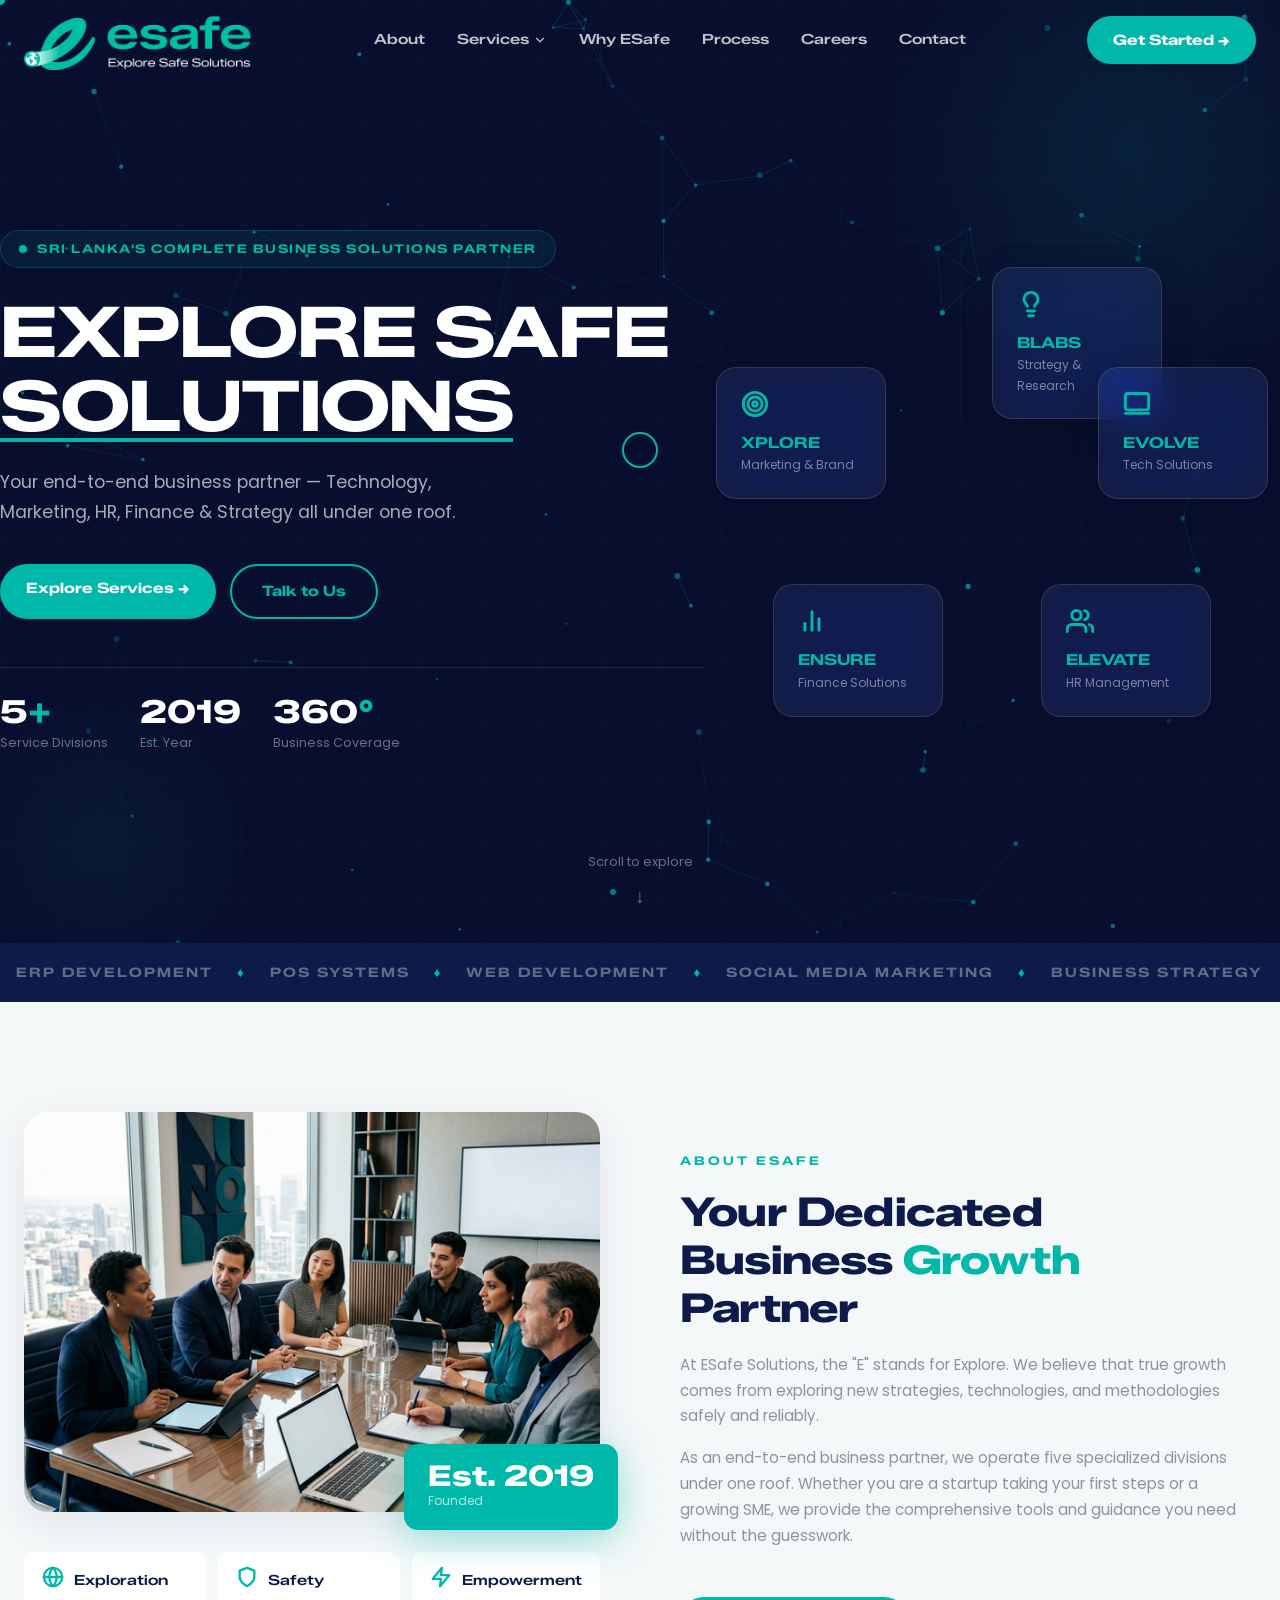
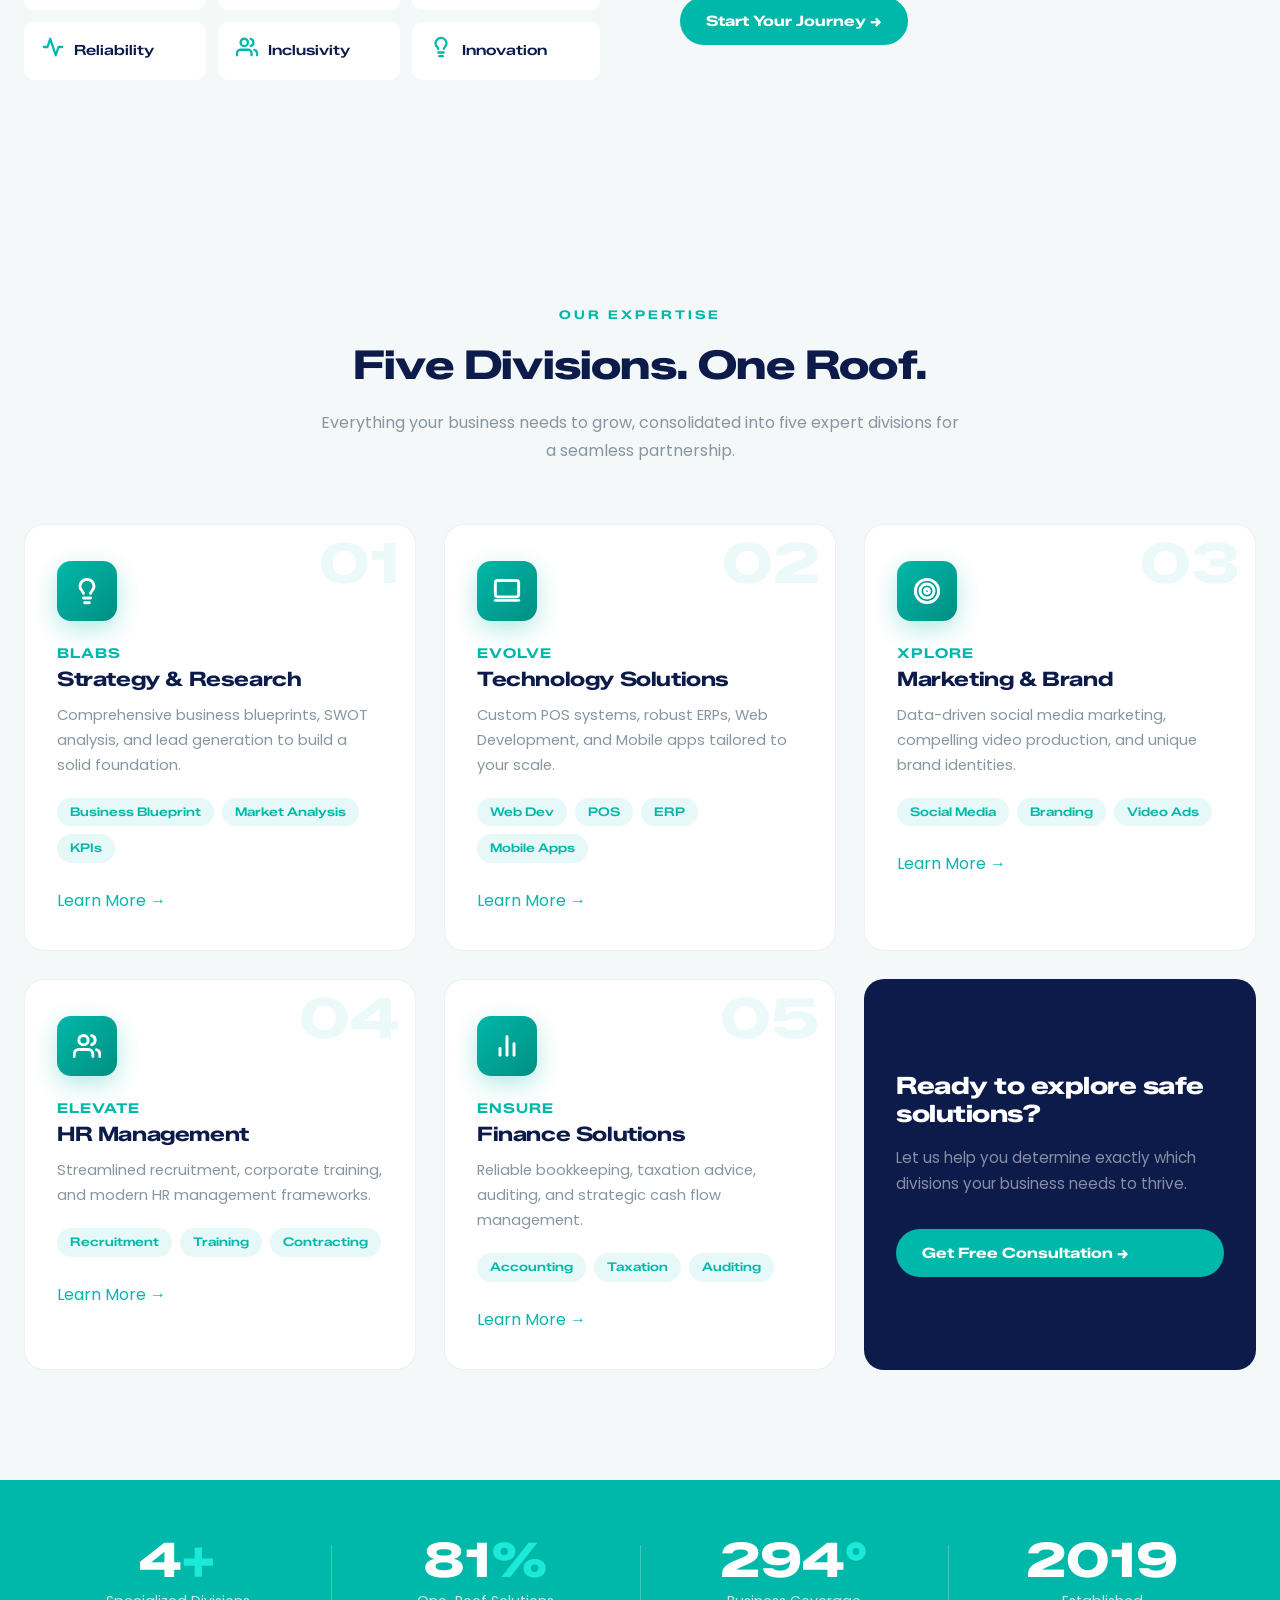
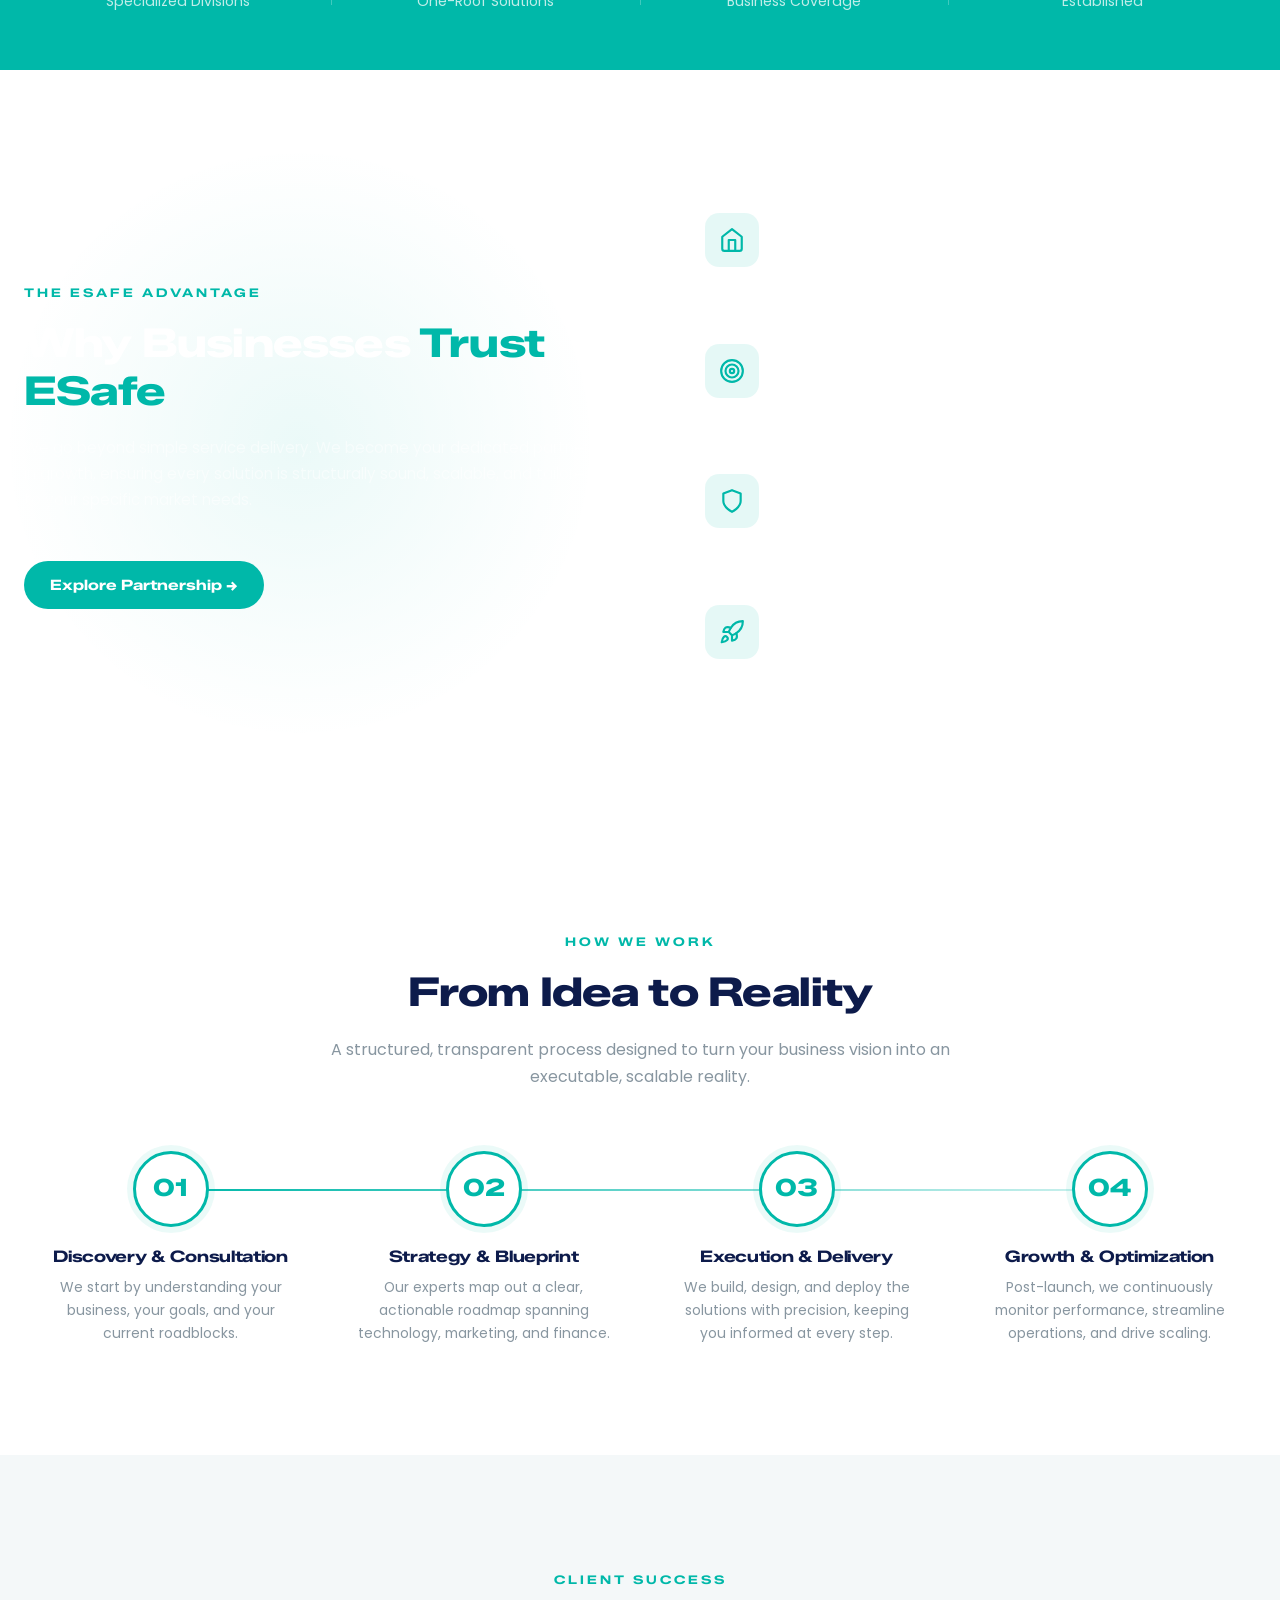
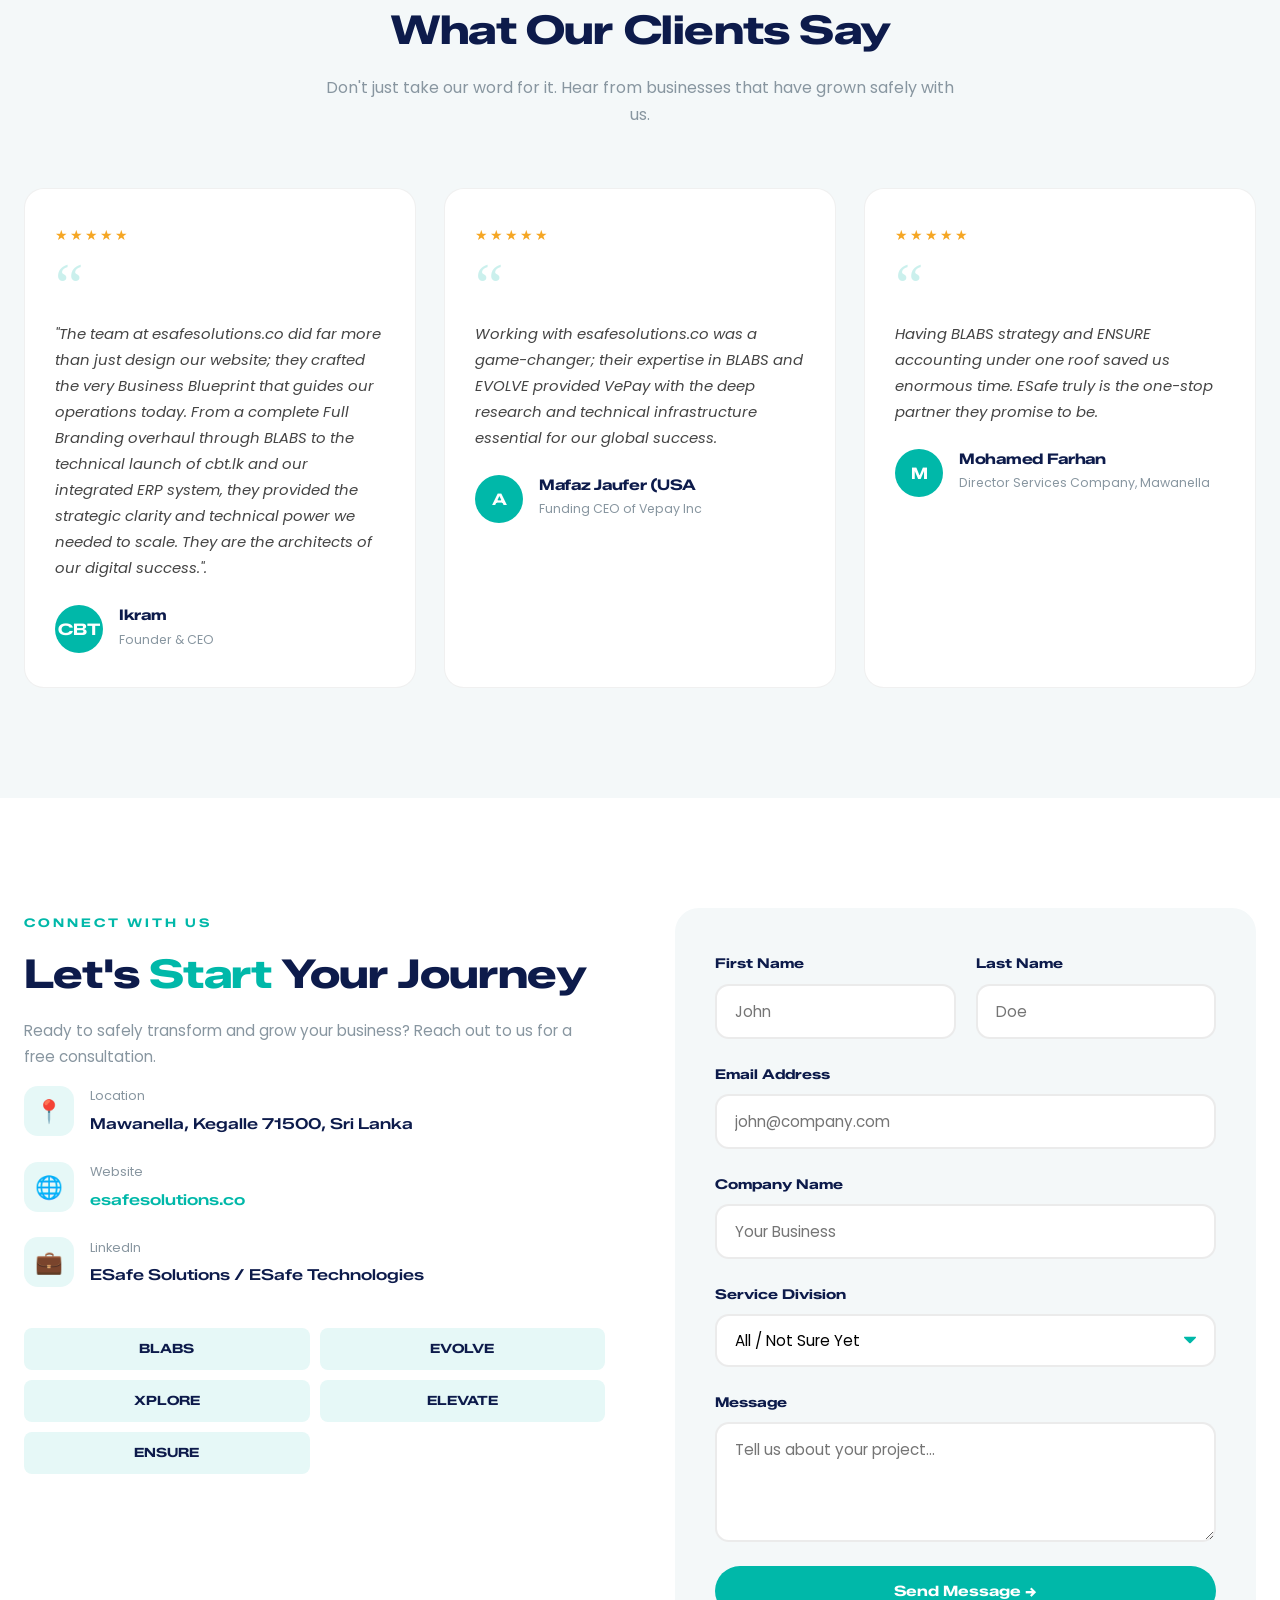
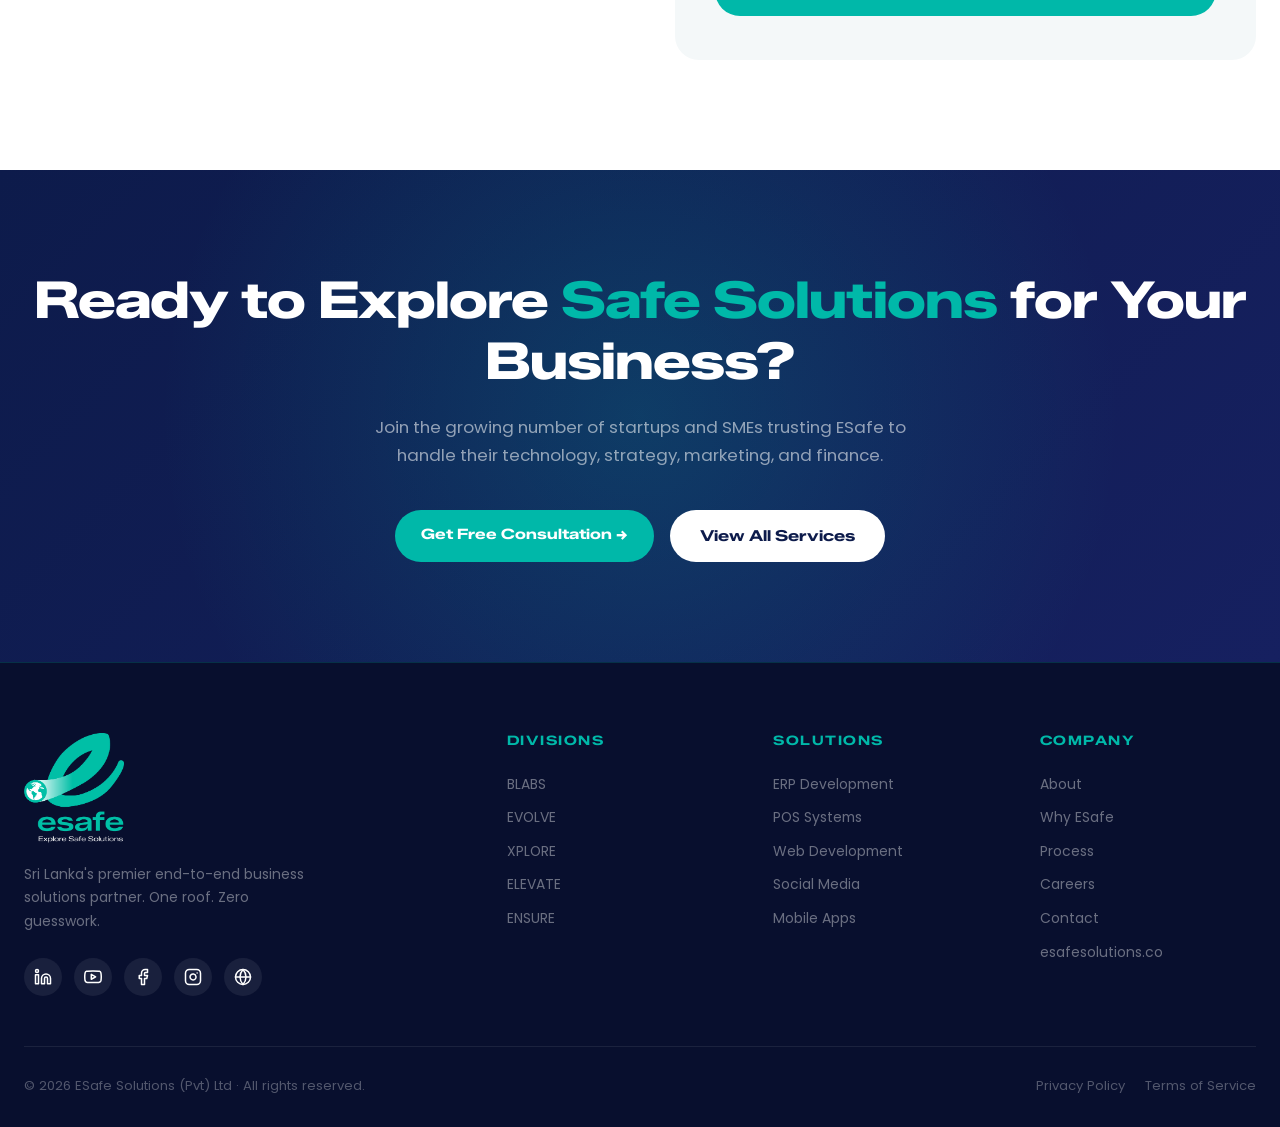
==== commit 1c7d4a75: "careers page" ====
--- a/index.html
+++ b/index.html
@@ -129,6 +129,7 @@
         </li>
         <li><a href="#why-esafe" class="nav-link">Why ESafe</a></li>
         <li><a href="#process" class="nav-link">Process</a></li>
+        <li><a href="careers.html" class="nav-link">Careers</a></li>
         <li><a href="#contact" class="nav-link">Contact</a></li>
       </ul>
 
@@ -150,6 +151,7 @@
       <li><a href="#services">Services</a></li>
       <li><a href="#why-esafe">Why ESafe</a></li>
       <li><a href="#process">Process</a></li>
+      <li><a href="careers.html">Careers</a></li>
       <li><a href="#contact">Contact</a></li>
     </ul>
   </div>
@@ -675,7 +677,10 @@
             <div class="stars">&starf;&starf;&starf;&starf;&starf;</div>
             <div class="quote-mark">&ldquo;</div>
             <p class="quote-text">
-              "The team at esafesolutions.co did far more than just design our website; they crafted the very Business Blueprint that guides our operations today. From a complete Full Branding overhaul through BLABS to the technical launch of cbt.lk and our integrated ERP system, they provided the strategic clarity and technical power we needed to scale. They are the architects of our digital success.".</p>
+              "The team at esafesolutions.co did far more than just design our website; they crafted the very Business
+              Blueprint that guides our operations today. From a complete Full Branding overhaul through BLABS to the
+              technical launch of cbt.lk and our integrated ERP system, they provided the strategic clarity and
+              technical power we needed to scale. They are the architects of our digital success.".</p>
             <div class="author-row">
               <div class="author-avatar">CBT</div>
               <div class="author-info">
@@ -688,13 +693,15 @@
           <div class="testimonial-card reveal" style="transition-delay: 0.2s;">
             <div class="stars">&starf;&starf;&starf;&starf;&starf;</div>
             <div class="quote-mark">&ldquo;</div>
-            <p class="quote-text">Working with esafesolutions.co was a game-changer; their expertise in BLABS and EVOLVE provided VePay with the deep research and technical infrastructure essential for our global success.</p>
+            <p class="quote-text">Working with esafesolutions.co was a game-changer; their expertise in BLABS and EVOLVE
+              provided VePay with the deep research and technical infrastructure essential for our global success.</p>
             <div class="author-row">
               <div class="author-avatar">A</div>
               <div class="author-info">
                 <h5 class="author-name">Mafaz Jaufer (USA</h5>
                 <span class="author-role">Funding CEO of Vepay Inc </span>
               </div>
+
             </div>
           </div>
 
@@ -913,6 +920,7 @@
             <li><a href="#about">About</a></li>
             <li><a href="#why-esafe">Why ESafe</a></li>
             <li><a href="#process">Process</a></li>
+            <li><a href="careers.html">Careers</a></li>
             <li><a href="#contact">Contact</a></li>
             <li><a href="https://esafesolutions.co" target="_blank">esafesolutions.co</a></li>
           </ul>
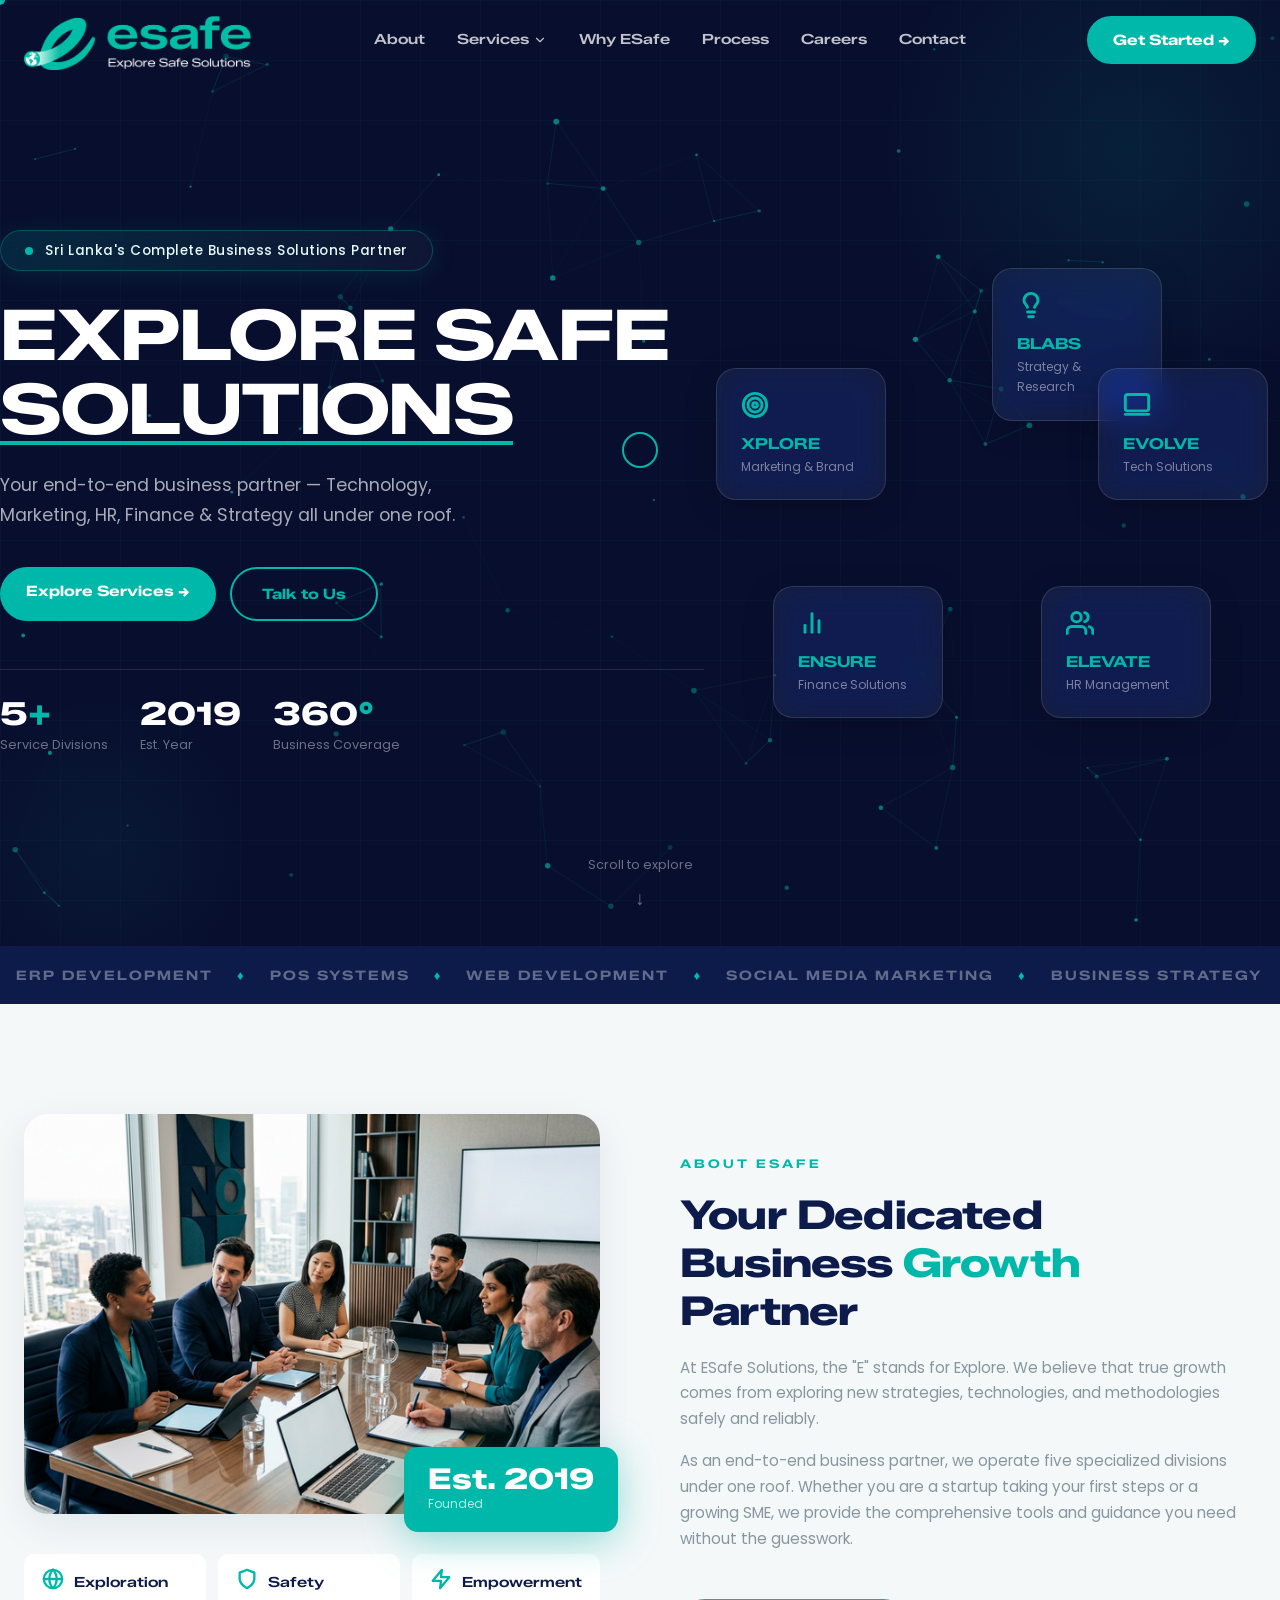
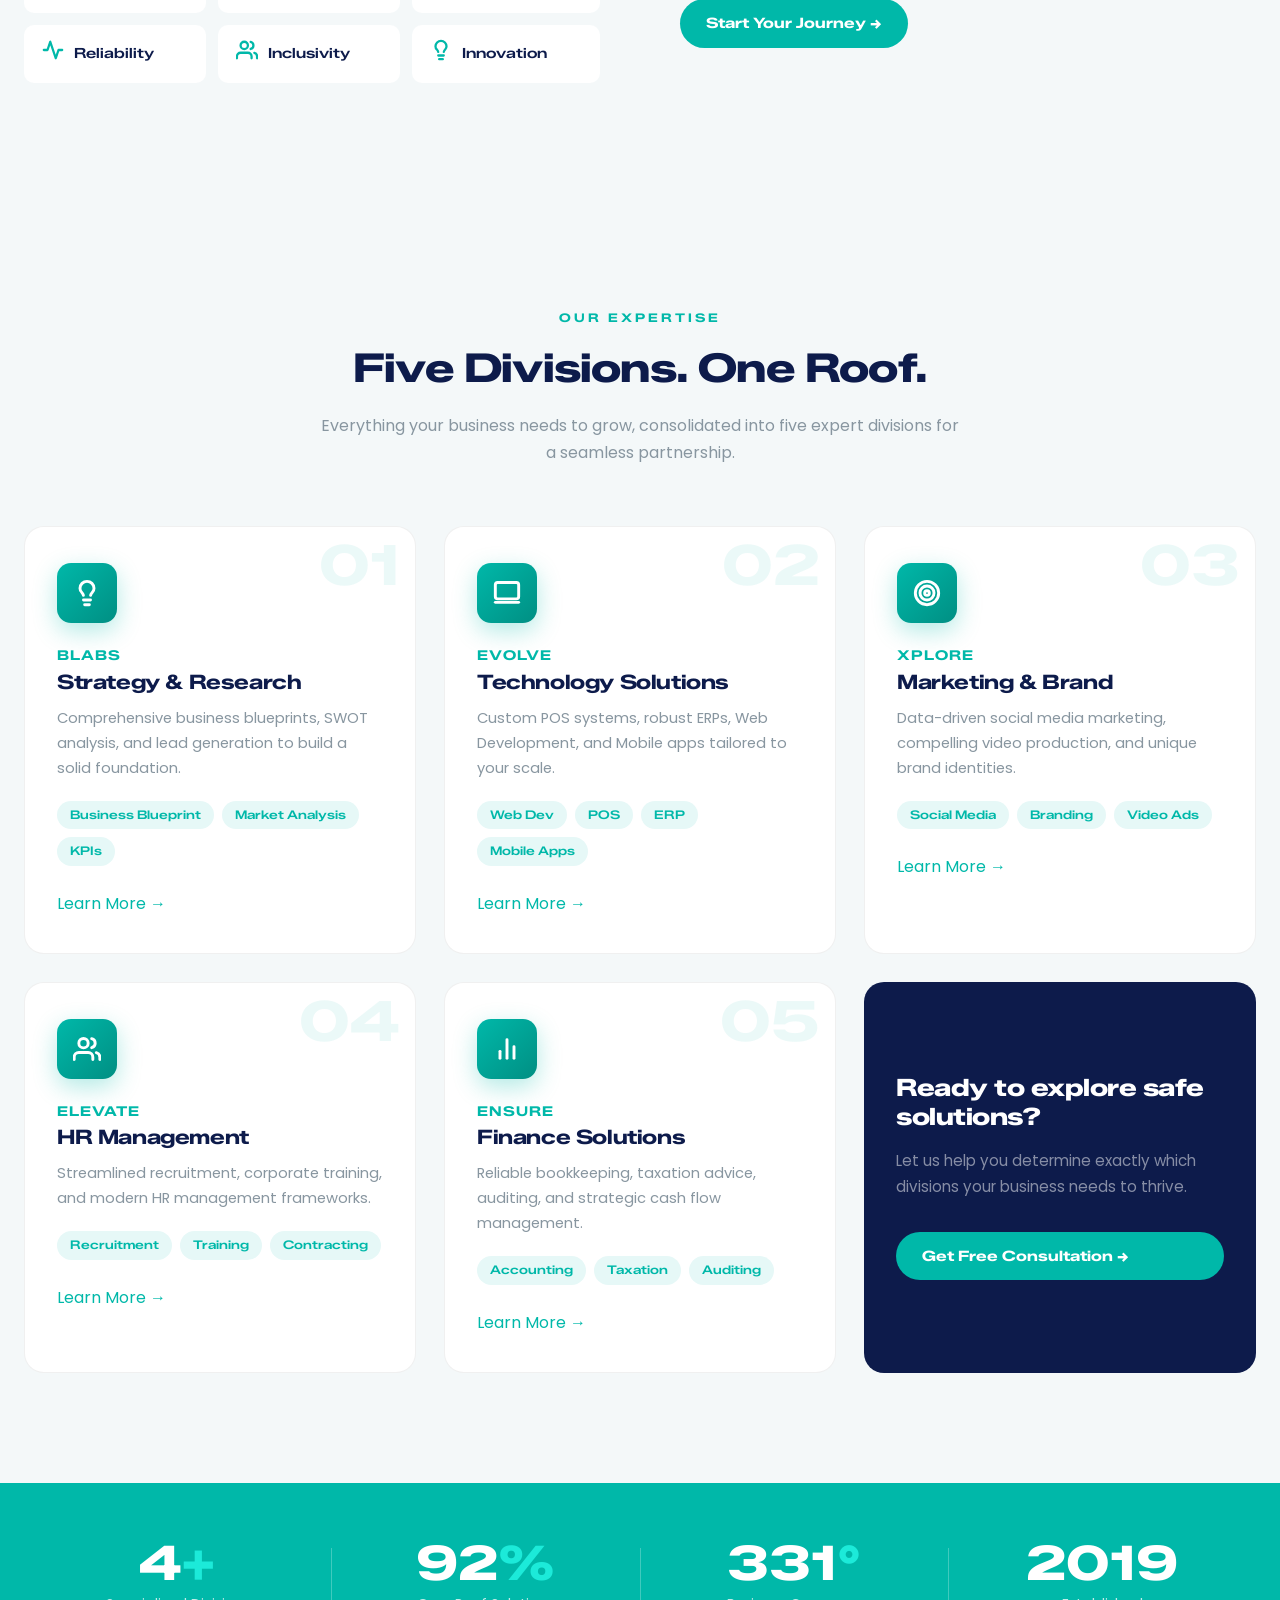
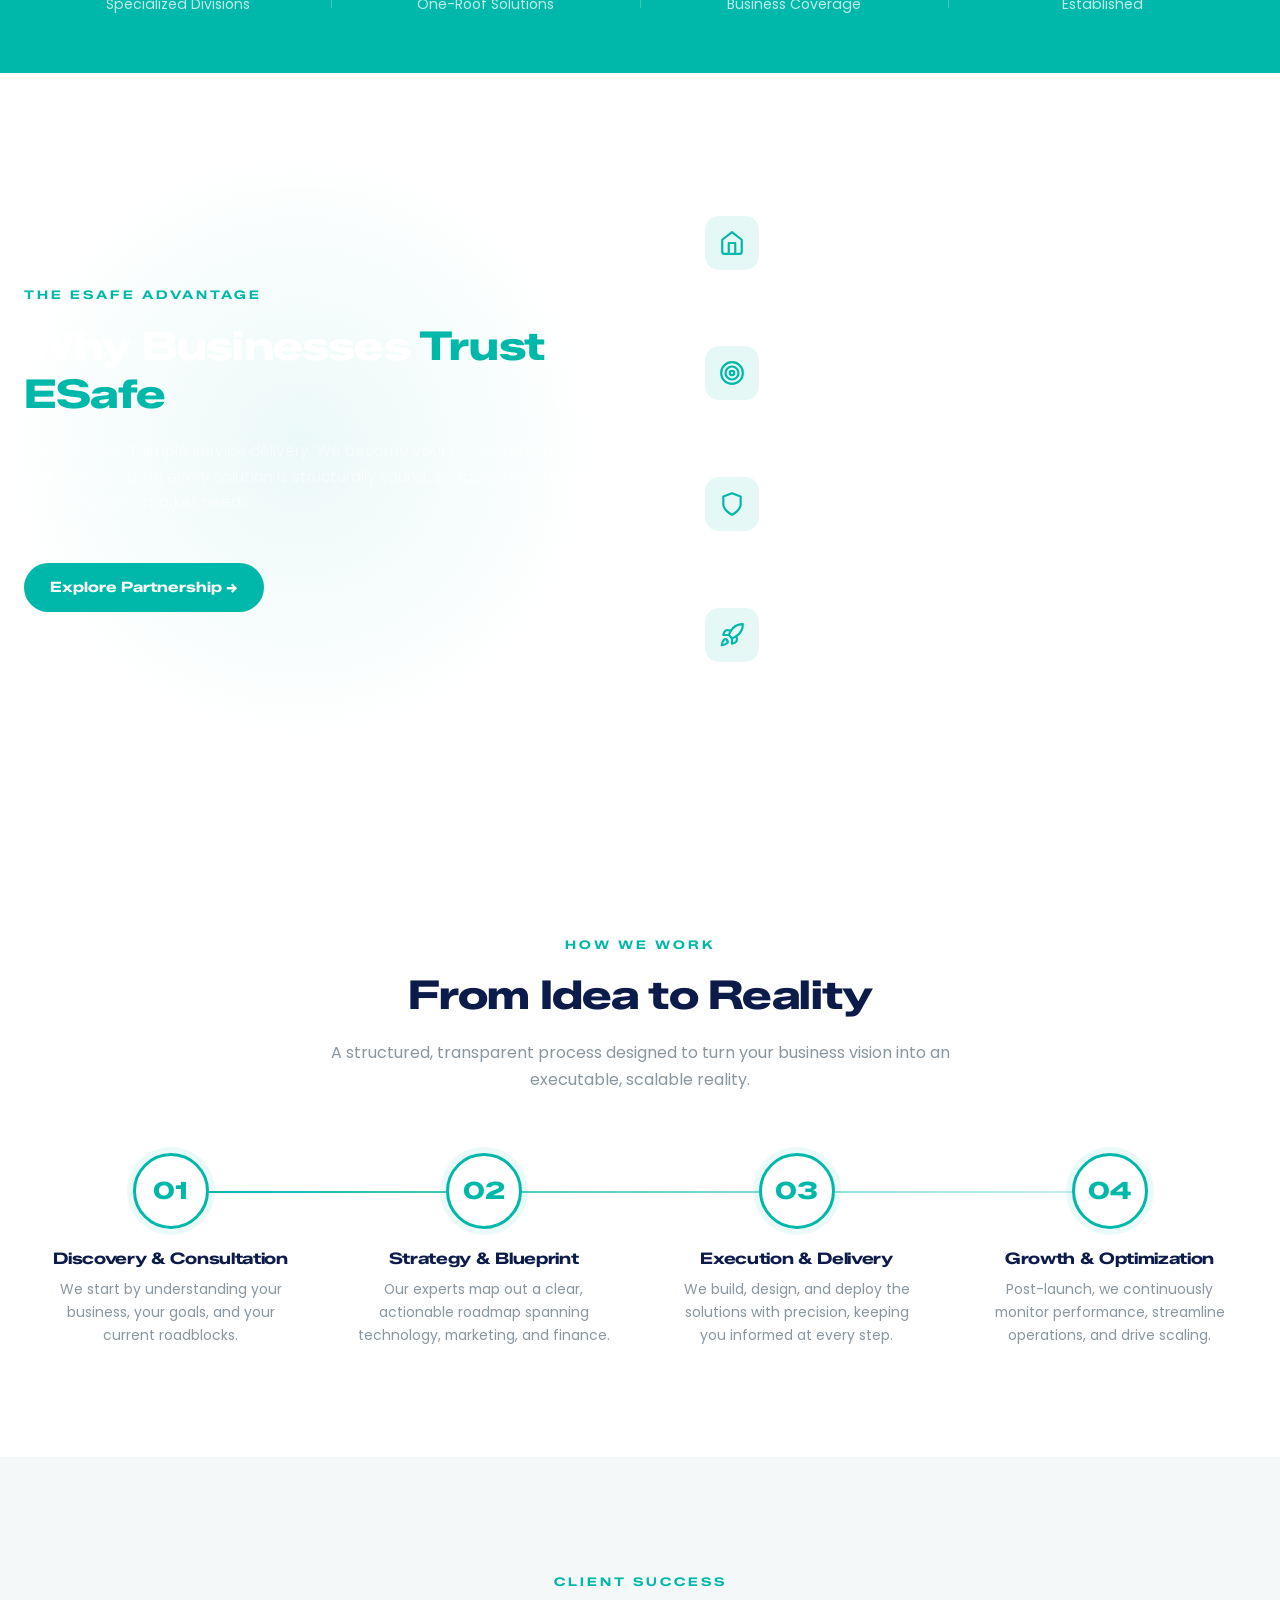
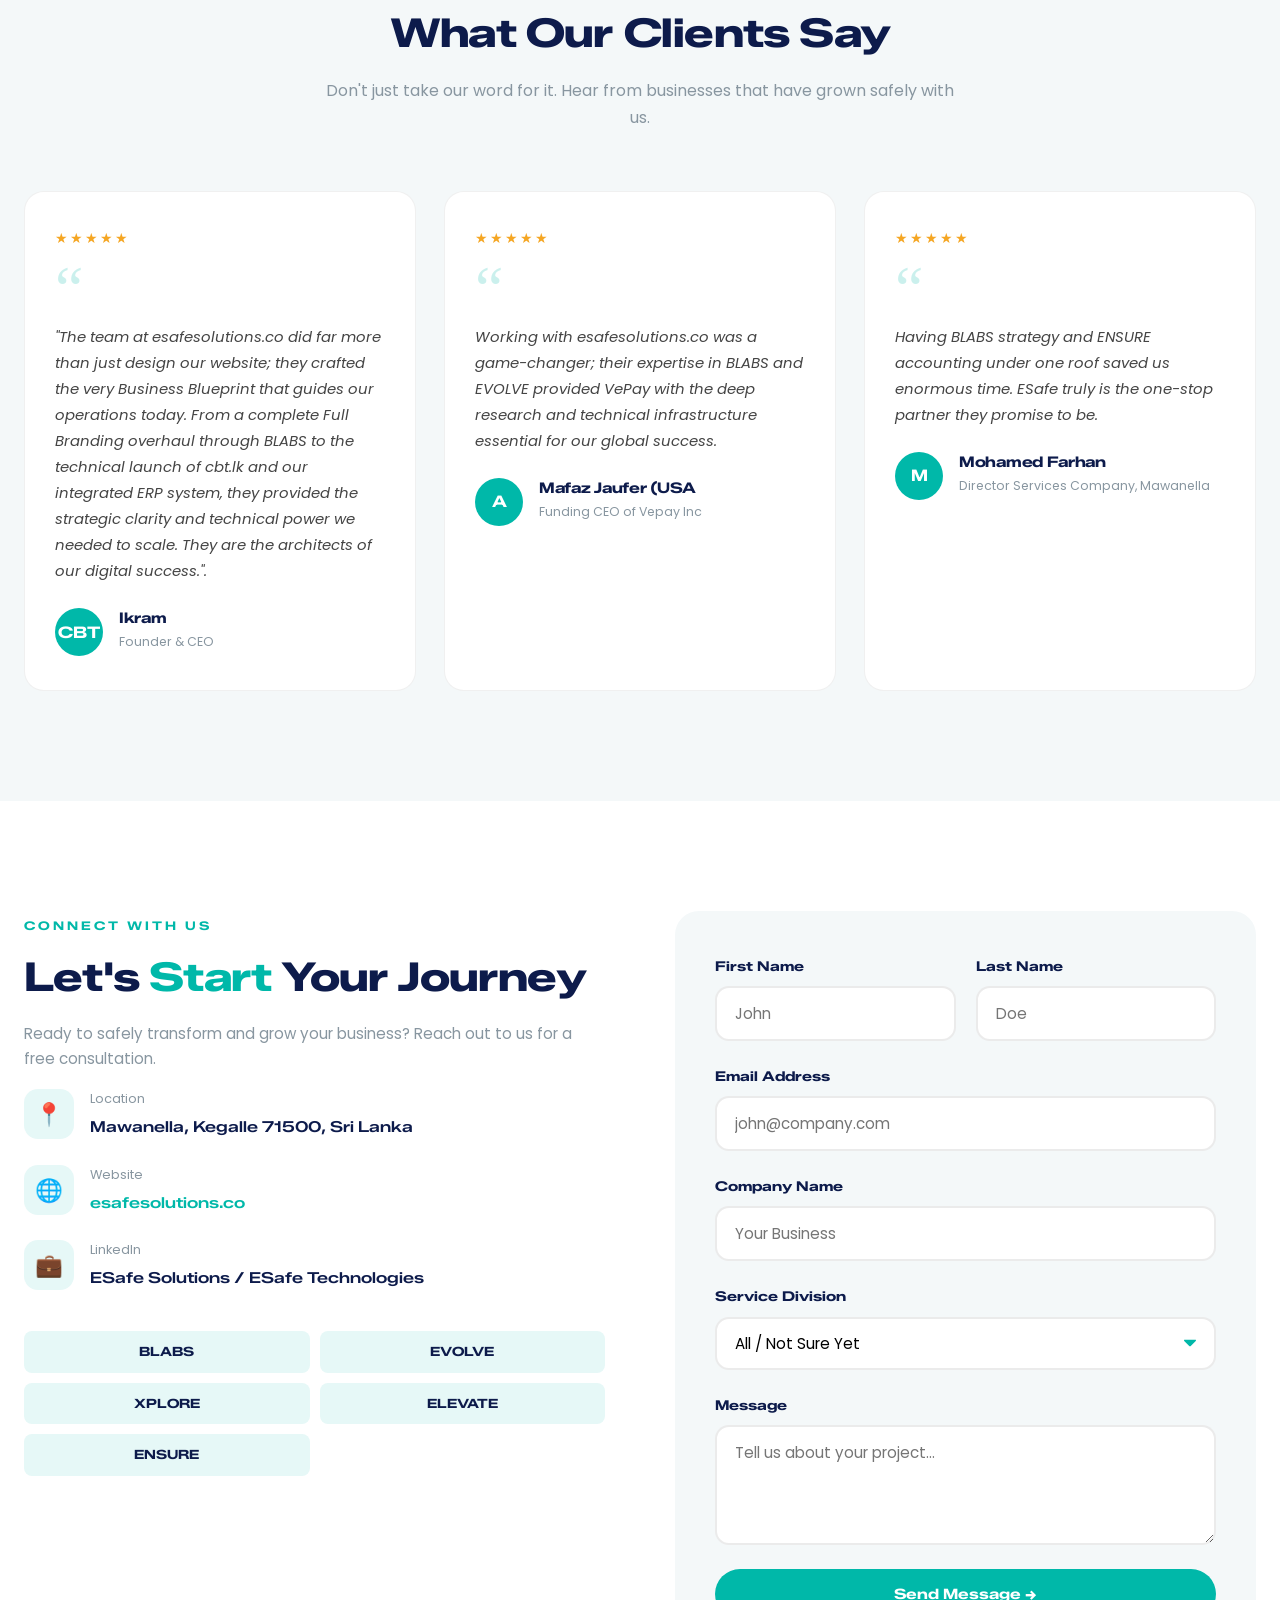
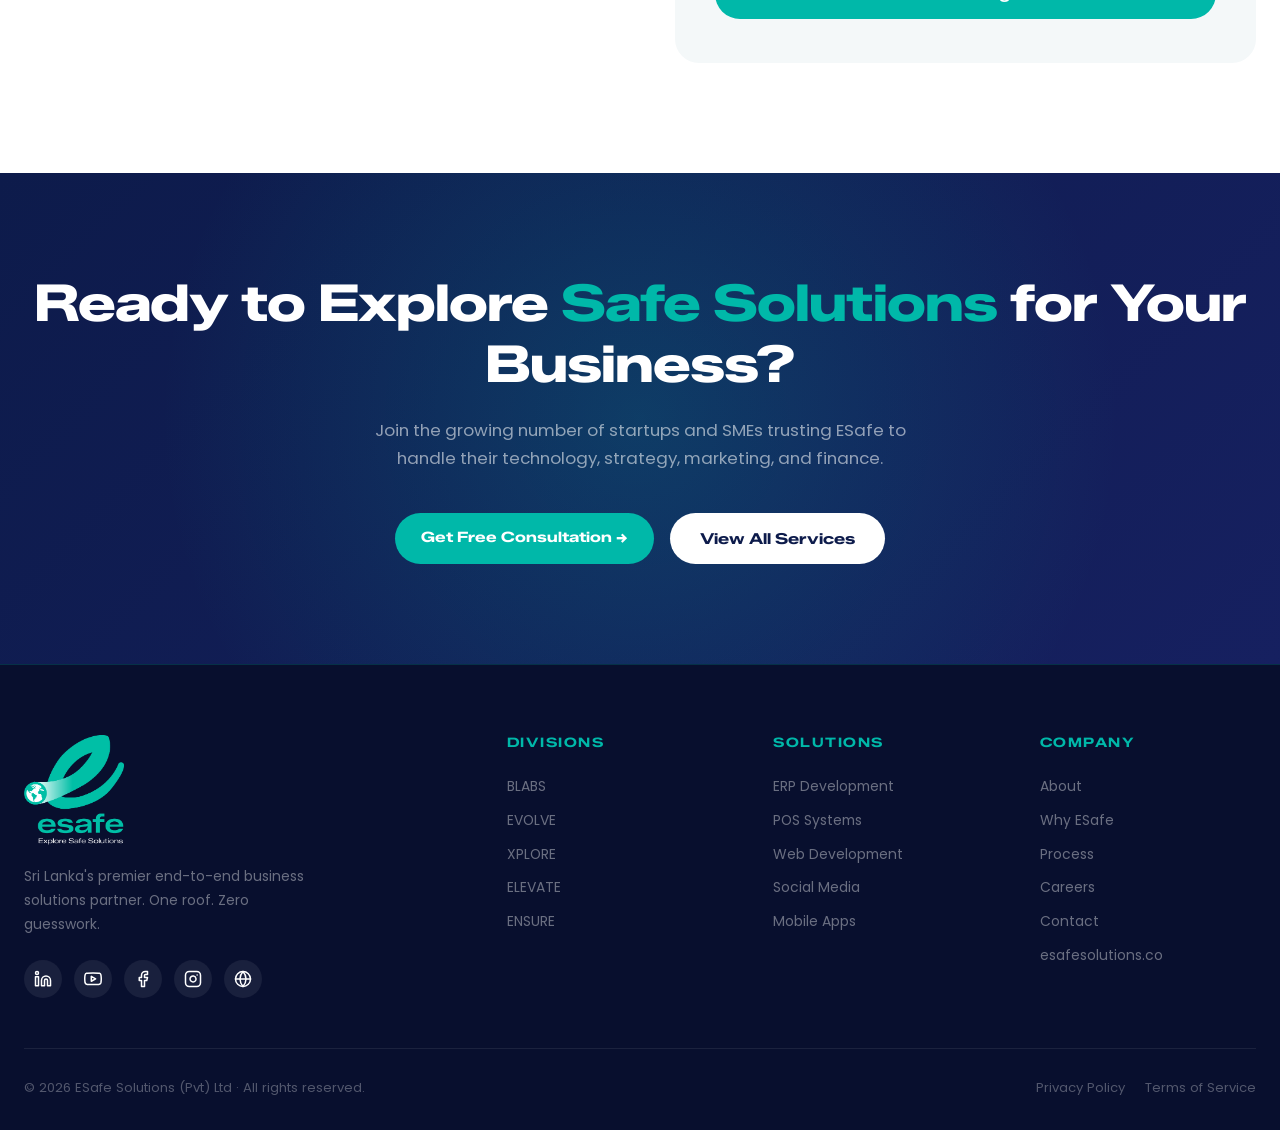
==== commit a11eaa65: "AI CB and mobile" ====
--- a/index.html
+++ b/index.html
@@ -940,7 +940,10 @@
   <button id="backToTop" class="back-to-top" aria-label="Back to Top">&uarr;</button>
 
   <!-- Scripts -->
-  <script src="script.js" defer></script>
+    <script src="script.js" defer></script>
+  <script>
+    (function(){if(!window.chatbase||window.chatbase("getState")!=="initialized"){window.chatbase=(...arguments)=>{if(!window.chatbase.q){window.chatbase.q=[]}window.chatbase.q.push(arguments)};window.chatbase=new Proxy(window.chatbase,{get(target,prop){if(prop==="q"){return target.q}return(...args)=>target(prop,...args)}})}const onLoad=function(){const script=document.createElement("script");script.src="https://www.chatbase.co/embed.min.js";script.id="kgr7RWENvWtGInZok-Qa7";script.domain="www.chatbase.co";document.body.appendChild(script)};if(document.readyState==="complete"){onLoad()}else{window.addEventListener("load",onLoad)}})();
+  </script>
 </body>
 
 </html>
--- a/styles.css
+++ b/styles.css
@@ -702,12 +702,15 @@
 .hero-badge {
     display: inline-flex;
     align-items: center;
-    gap: 10px;
-    background-color: rgba(0, 184, 169, 0.08);
-    border: 1px solid rgba(0, 184, 169, 0.25);
-    border-radius: var(--radius-pill);
-    padding: 8px 18px;
+    gap: 12px;
+    background: linear-gradient(90deg, rgba(0, 184, 169, 0.15) 0%, rgba(255, 255, 255, 0.03) 100%);
+    border: 1px solid rgba(0, 184, 169, 0.3);
+    border-radius: 100px;
+    padding: 8px 24px;
     margin-bottom: 28px;
+    backdrop-filter: blur(12px);
+    -webkit-backdrop-filter: blur(12px);
+    box-shadow: 0 4px 24px rgba(0, 184, 169, 0.12);
     animation: fadeInUp 0.6s var(--ease-smooth) 0.2s both;
 }
 
@@ -734,12 +737,11 @@
 }
 
 .badge-text {
-    font-family: var(--font-heading);
-    font-weight: 700;
-    font-size: 0.75rem;
-    color: var(--teal);
-    letter-spacing: 1.5px;
-    text-transform: uppercase;
+    font-family: var(--font-body);
+    font-weight: 500;
+    font-size: 0.85rem;
+    color: var(--teal-pale);
+    letter-spacing: 0.5px;
 }
 
 .hero-headline {
@@ -2134,8 +2136,9 @@
     }
 
     .hero-headline {
-        font-size: 30px;
-        line-height: 1.15;
+        font-size: 24px;
+        line-height: 1.18;
+        letter-spacing: -0.01em;
     }
 
     .hero-container {
@@ -2176,6 +2179,8 @@
 
     .hero-cta .btn {
         min-height: 44px;
+        font-size: 0.82rem;
+        padding: 11px 22px;
     }
 
     .hero-stats {
@@ -2185,8 +2190,29 @@
 
     .hero-badge {
         align-self: center;
-        padding: 6px 14px;
-        font-size: 0.65rem;
+        padding: 6px 16px;
+        text-align: center;
+        border-radius: 50px;
+    }
+
+    .badge-text {
+        font-size: 0.75rem;
+        letter-spacing: 0.5px;
+        line-height: 1.4;
+    }
+
+    .hero-subtext {
+        font-size: 0.85rem;
+        line-height: 1.65;
+        margin-bottom: 28px;
+    }
+
+    .stat-number {
+        font-size: 1.4rem;
+    }
+
+    .stat-label {
+        font-size: 0.72rem;
     }
 
     .values-grid {
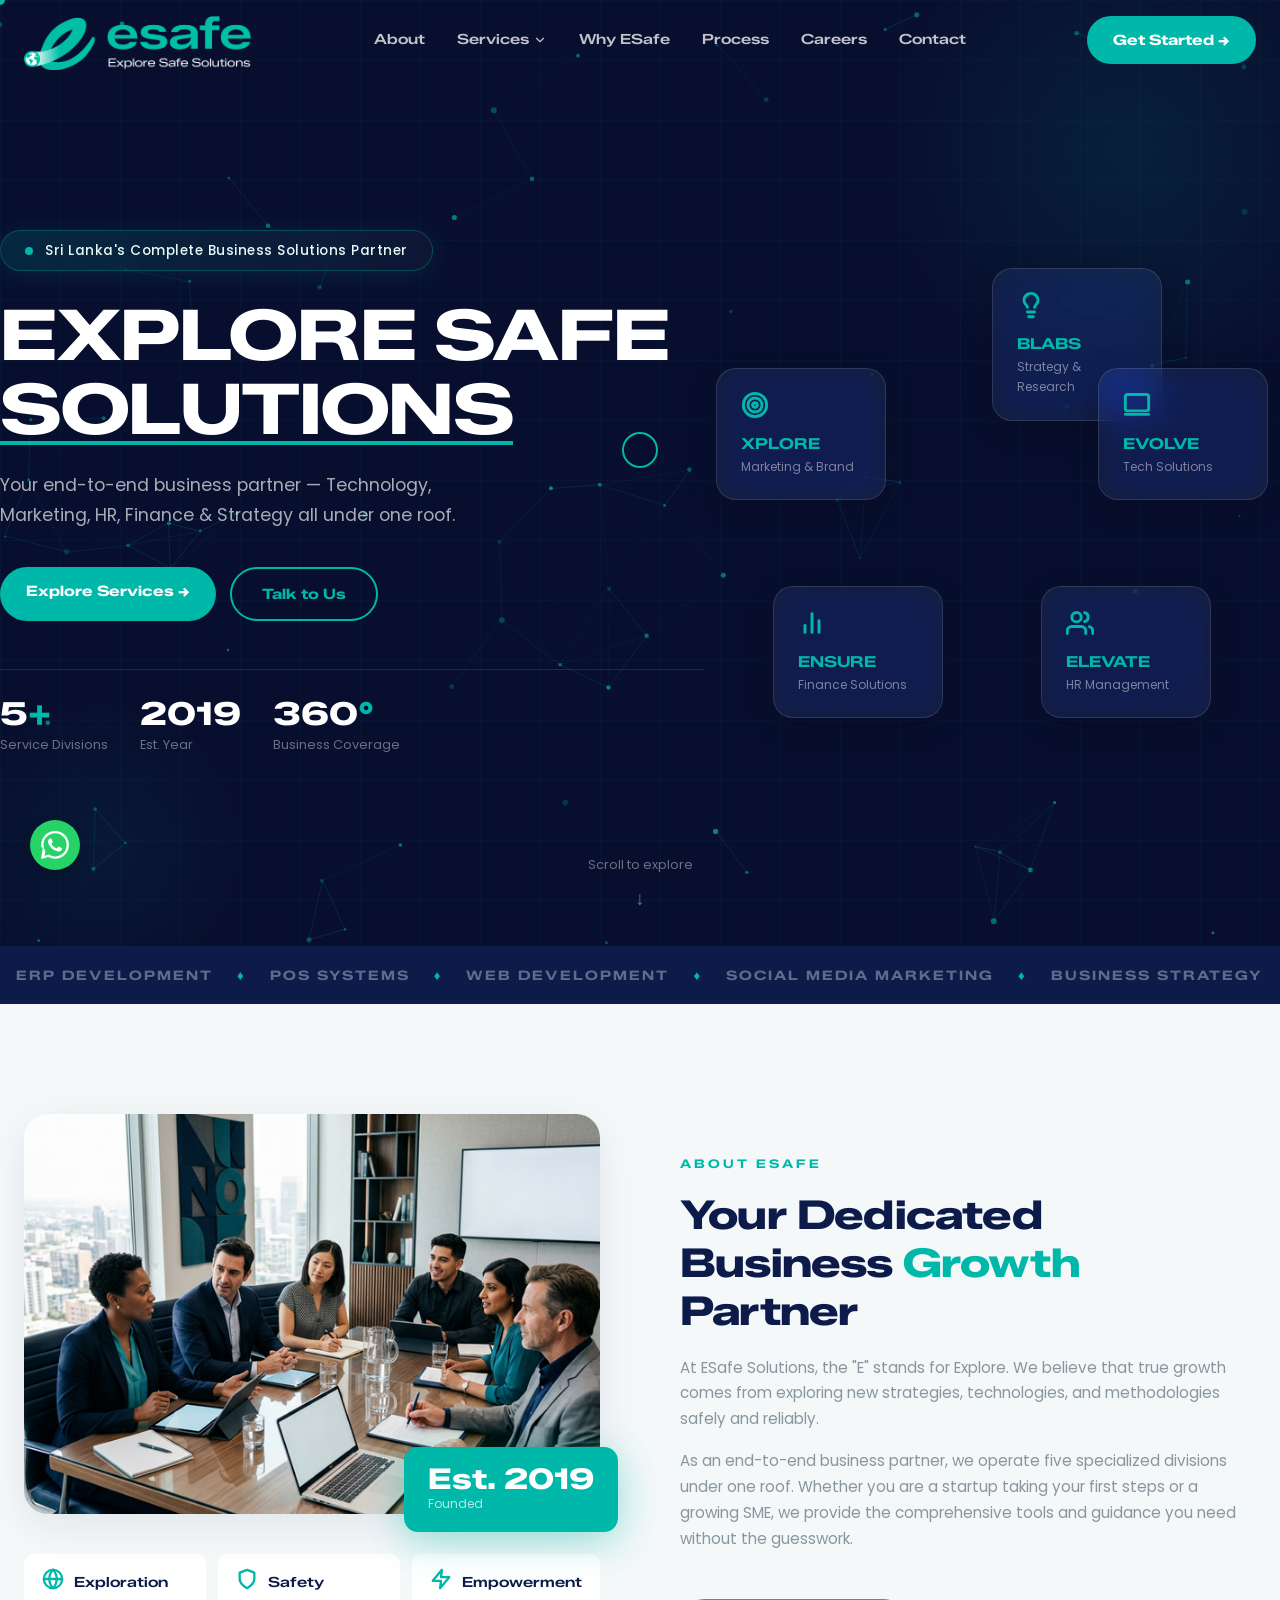
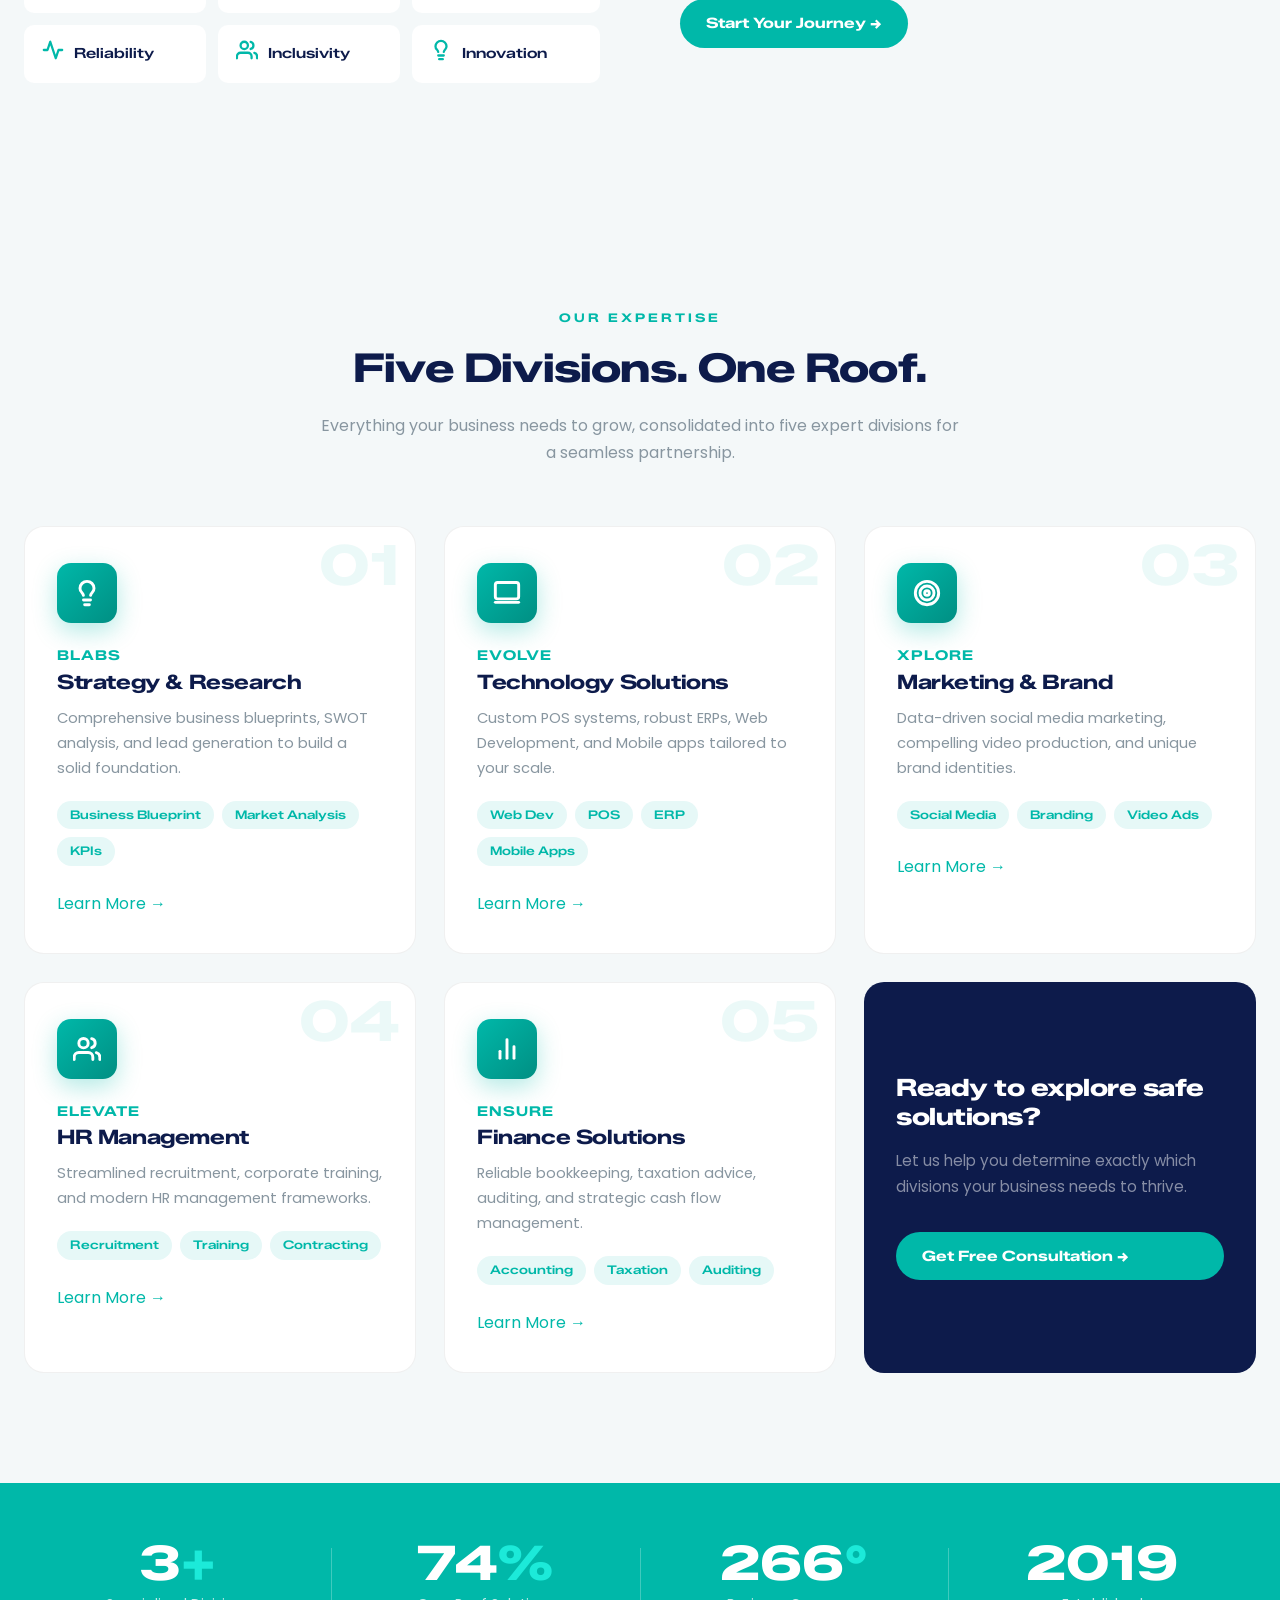
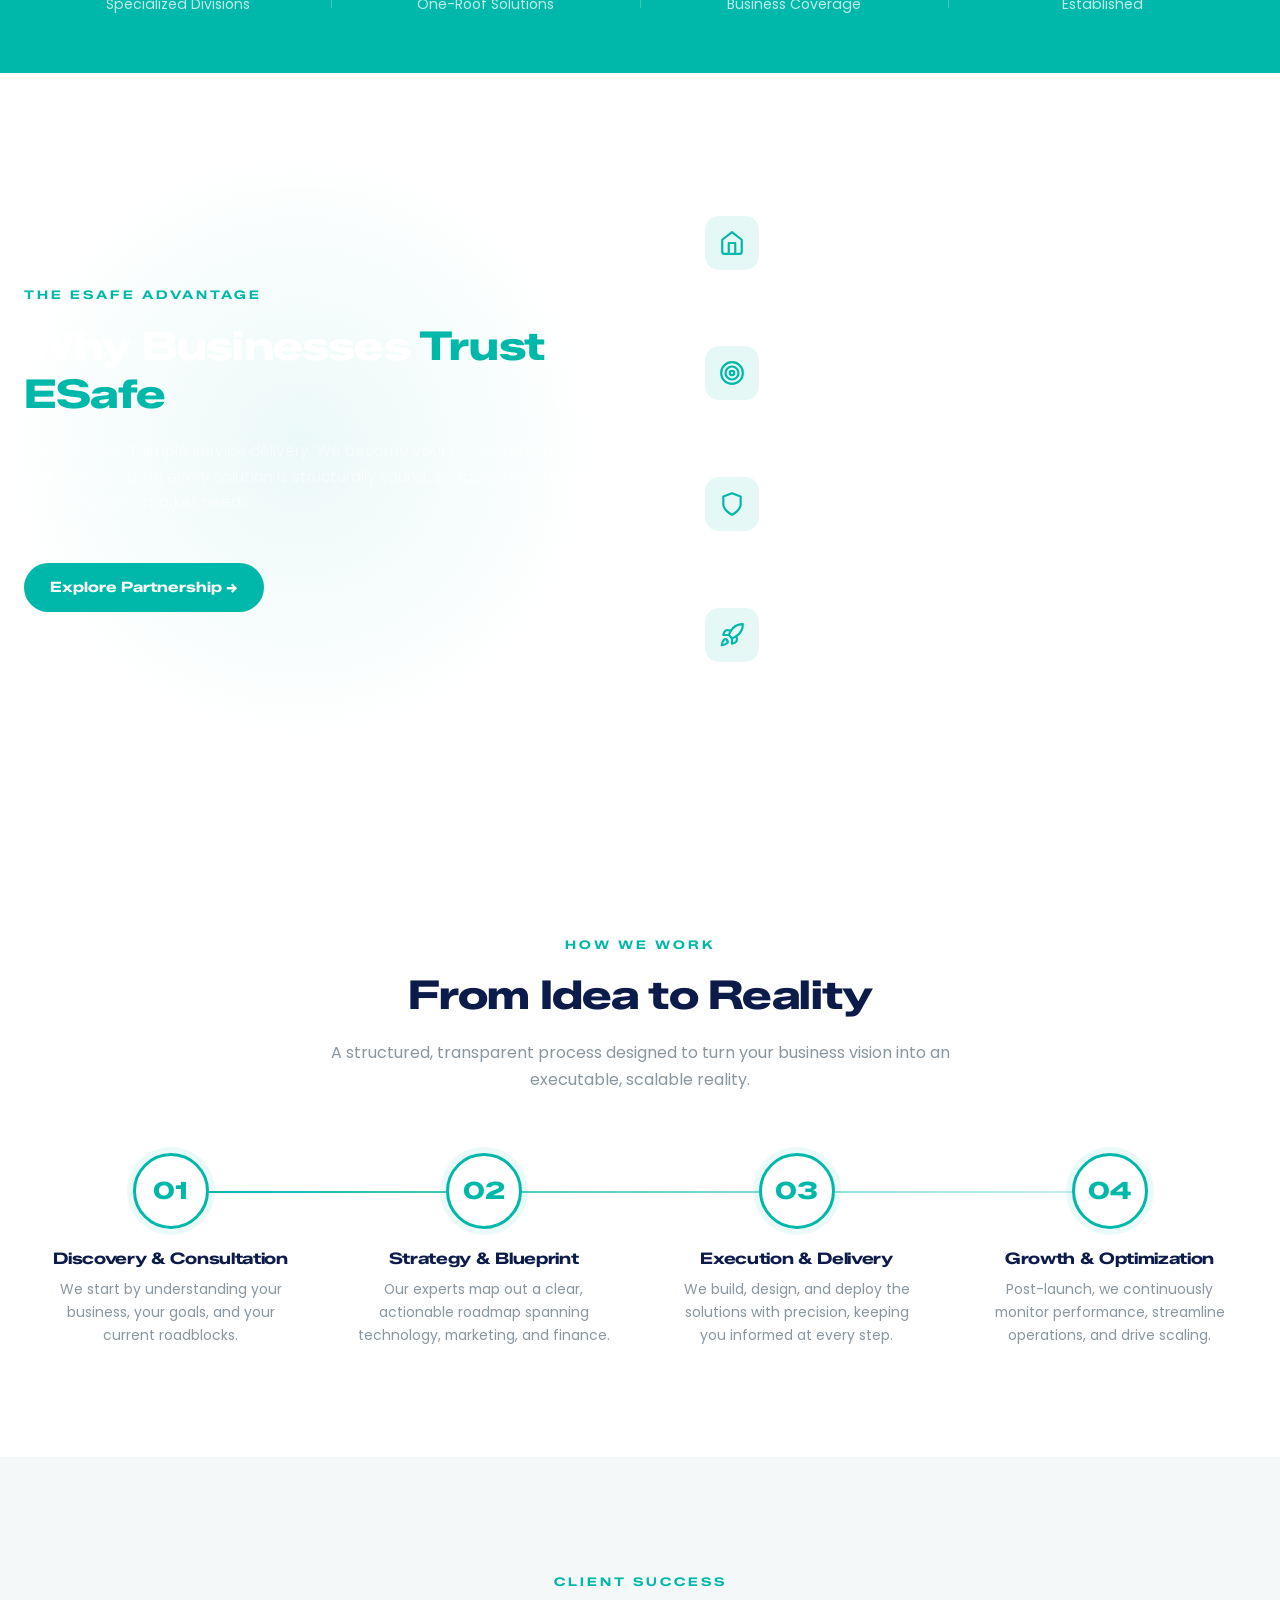
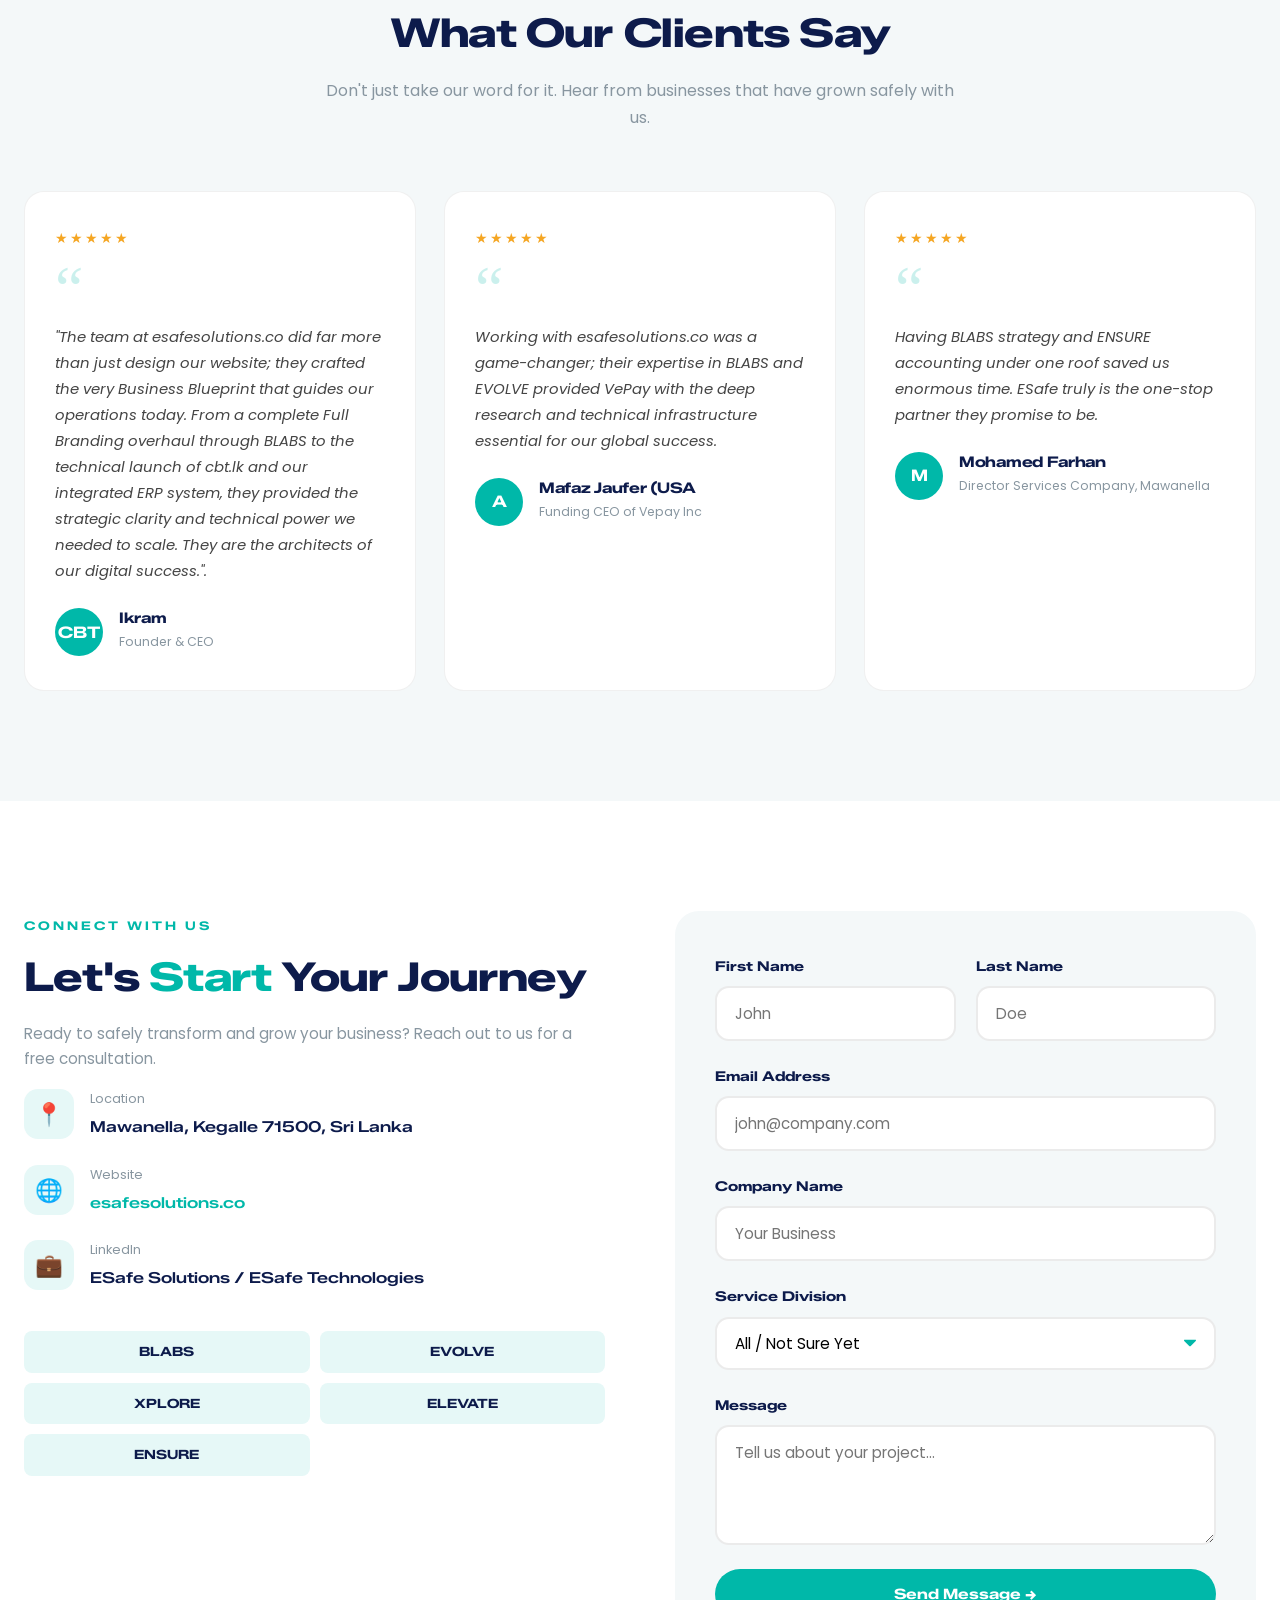
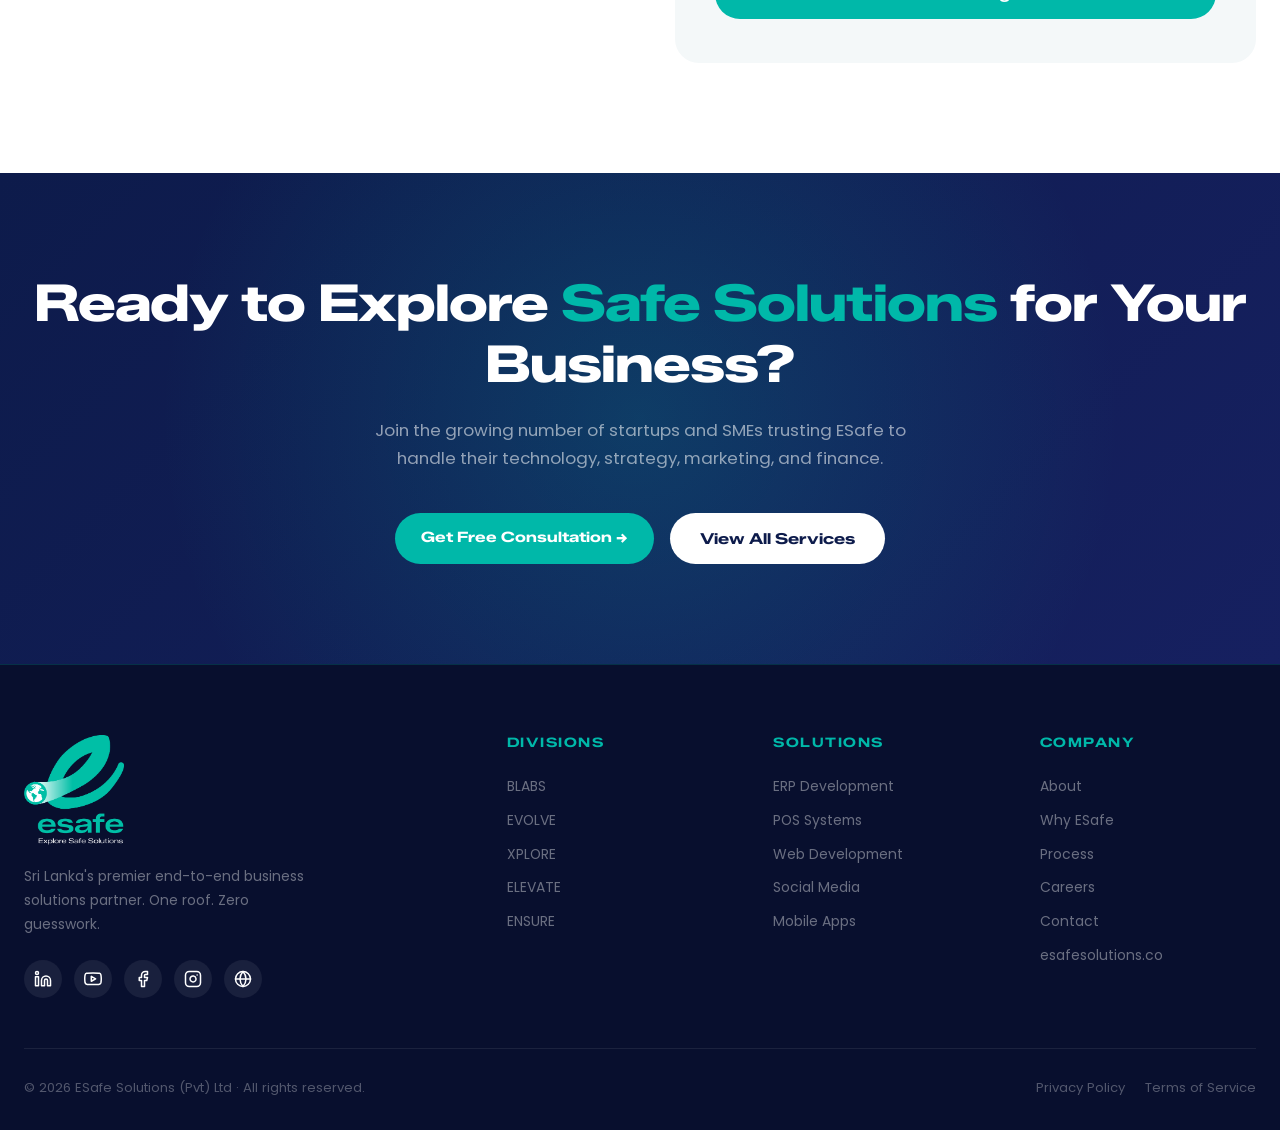
==== commit e9990848: "whatsAPP ADDED" ====
--- a/index.html
+++ b/index.html
@@ -944,6 +944,12 @@
   <script>
     (function(){if(!window.chatbase||window.chatbase("getState")!=="initialized"){window.chatbase=(...arguments)=>{if(!window.chatbase.q){window.chatbase.q=[]}window.chatbase.q.push(arguments)};window.chatbase=new Proxy(window.chatbase,{get(target,prop){if(prop==="q"){return target.q}return(...args)=>target(prop,...args)}})}const onLoad=function(){const script=document.createElement("script");script.src="https://www.chatbase.co/embed.min.js";script.id="kgr7RWENvWtGInZok-Qa7";script.domain="www.chatbase.co";document.body.appendChild(script)};if(document.readyState==="complete"){onLoad()}else{window.addEventListener("load",onLoad)}})();
   </script>
+  <!-- WhatsApp Floating Button -->
+  <a href="https://wa.me/94754654255" class="whatsapp-float" target="_blank" aria-label="Chat on WhatsApp">
+    <svg xmlns="http://www.w3.org/2000/svg" width="28" height="28" viewBox="0 0 24 24" fill="currentColor">
+      <path d="M17.472 14.382c-.297-.149-1.758-.867-2.03-.967-.273-.099-.471-.148-.67.15-.197.297-.767.966-.94 1.164-.173.199-.347.223-.644.075-.297-.15-1.255-.463-2.39-1.475-.883-.788-1.48-1.761-1.653-2.059-.173-.297-.018-.458.13-.606.134-.133.298-.347.446-.52.149-.174.198-.298.298-.497.099-.198.05-.371-.025-.52-.075-.149-.669-1.612-.916-2.207-.242-.579-.487-.5-.669-.51-.173-.008-.371-.01-.57-.01-.198 0-.52.074-.792.372-.272.297-1.04 1.016-1.04 2.479 0 1.462 1.065 2.875 1.213 3.074.149.198 2.096 3.2 5.077 4.487.709.306 1.262.489 1.694.625.712.227 1.36.195 1.871.118.571-.085 1.758-.719 2.006-1.413.248-.694.248-1.289.173-1.413-.074-.124-.272-.198-.57-.347m-5.421 7.403h-.004a9.87 9.87 0 01-5.031-1.378l-.361-.214-3.741.982.998-3.648-.235-.374a9.86 9.86 0 01-1.51-5.26c.001-5.45 4.436-9.884 9.888-9.884 2.64 0 5.122 1.03 6.988 2.898a9.825 9.825 0 012.893 6.994c-.003 5.45-4.437 9.884-9.885 9.884m8.413-18.297A11.815 11.815 0 0012.05 0C5.495 0 .16 5.335.157 11.892c0 2.096.547 4.142 1.58.945L.057 24l6.305-1.654a11.882 11.882 0 005.683 1.448h.005c6.554 0 11.89-5.335 11.893-11.893a11.821 11.821 0 00-3.48-8.413z"/>
+    </svg>
+  </a>
 </body>
 
-</html>+</html>
--- a/styles.css
+++ b/styles.css
@@ -2047,6 +2047,35 @@
     transform: translateY(-5px);
 }
 
+/* WhatsApp Float */
+.whatsapp-float {
+    position: fixed;
+    width: 50px;
+    height: 50px;
+    bottom: 30px;
+    left: 30px;
+    background-color: #25d366;
+    color: #FFF;
+    border-radius: 50%;
+    box-shadow: 0 4px 10px rgba(0, 0, 0, 0.15);
+    z-index: 1000;
+    display: flex;
+    align-items: center;
+    justify-content: center;
+    transition: transform 0.3s, background-color 0.3s;
+}
+
+.whatsapp-float svg {
+    width: 28px;
+    height: 28px;
+}
+
+.whatsapp-float:hover {
+    background-color: #128c7e;
+    transform: translateY(-5px);
+    color: #FFF;
+}
+
 /* ━━━━━━━━━━━━━━━━━━━━━━━━━━━━━━━━━━
    RESPONSIVE
 ━━━━━━━━━━━━━━━━━━━━━━━━━━━━━━━━━━ */
@@ -2190,15 +2219,17 @@
 
     .hero-badge {
         align-self: center;
-        padding: 6px 16px;
-        text-align: center;
-        border-radius: 50px;
+        padding: 10px 18px;
+        text-align: left;
+        border-radius: 12px;
+        max-width: 95%;
     }
 
     .badge-text {
         font-size: 0.75rem;
-        letter-spacing: 0.5px;
-        line-height: 1.4;
+        letter-spacing: 0.2px;
+        line-height: 1.5;
+        text-align: left;
     }
 
     .hero-subtext {
@@ -2215,8 +2246,28 @@
         font-size: 0.72rem;
     }
 
+    .about-badge {
+        right: -10px;
+        bottom: -15px;
+        padding: 14px 20px;
+    }
+
+    .ab-title {
+        font-size: 1.4rem;
+    }
+
     .values-grid {
         grid-template-columns: 1fr 1fr;
+        gap: 10px;
+    }
+
+    .value-chip {
+        padding: 10px 14px;
+        gap: 8px;
+    }
+
+    .value-chip .label {
+        font-size: 0.8rem;
     }
 
     .services-grid {
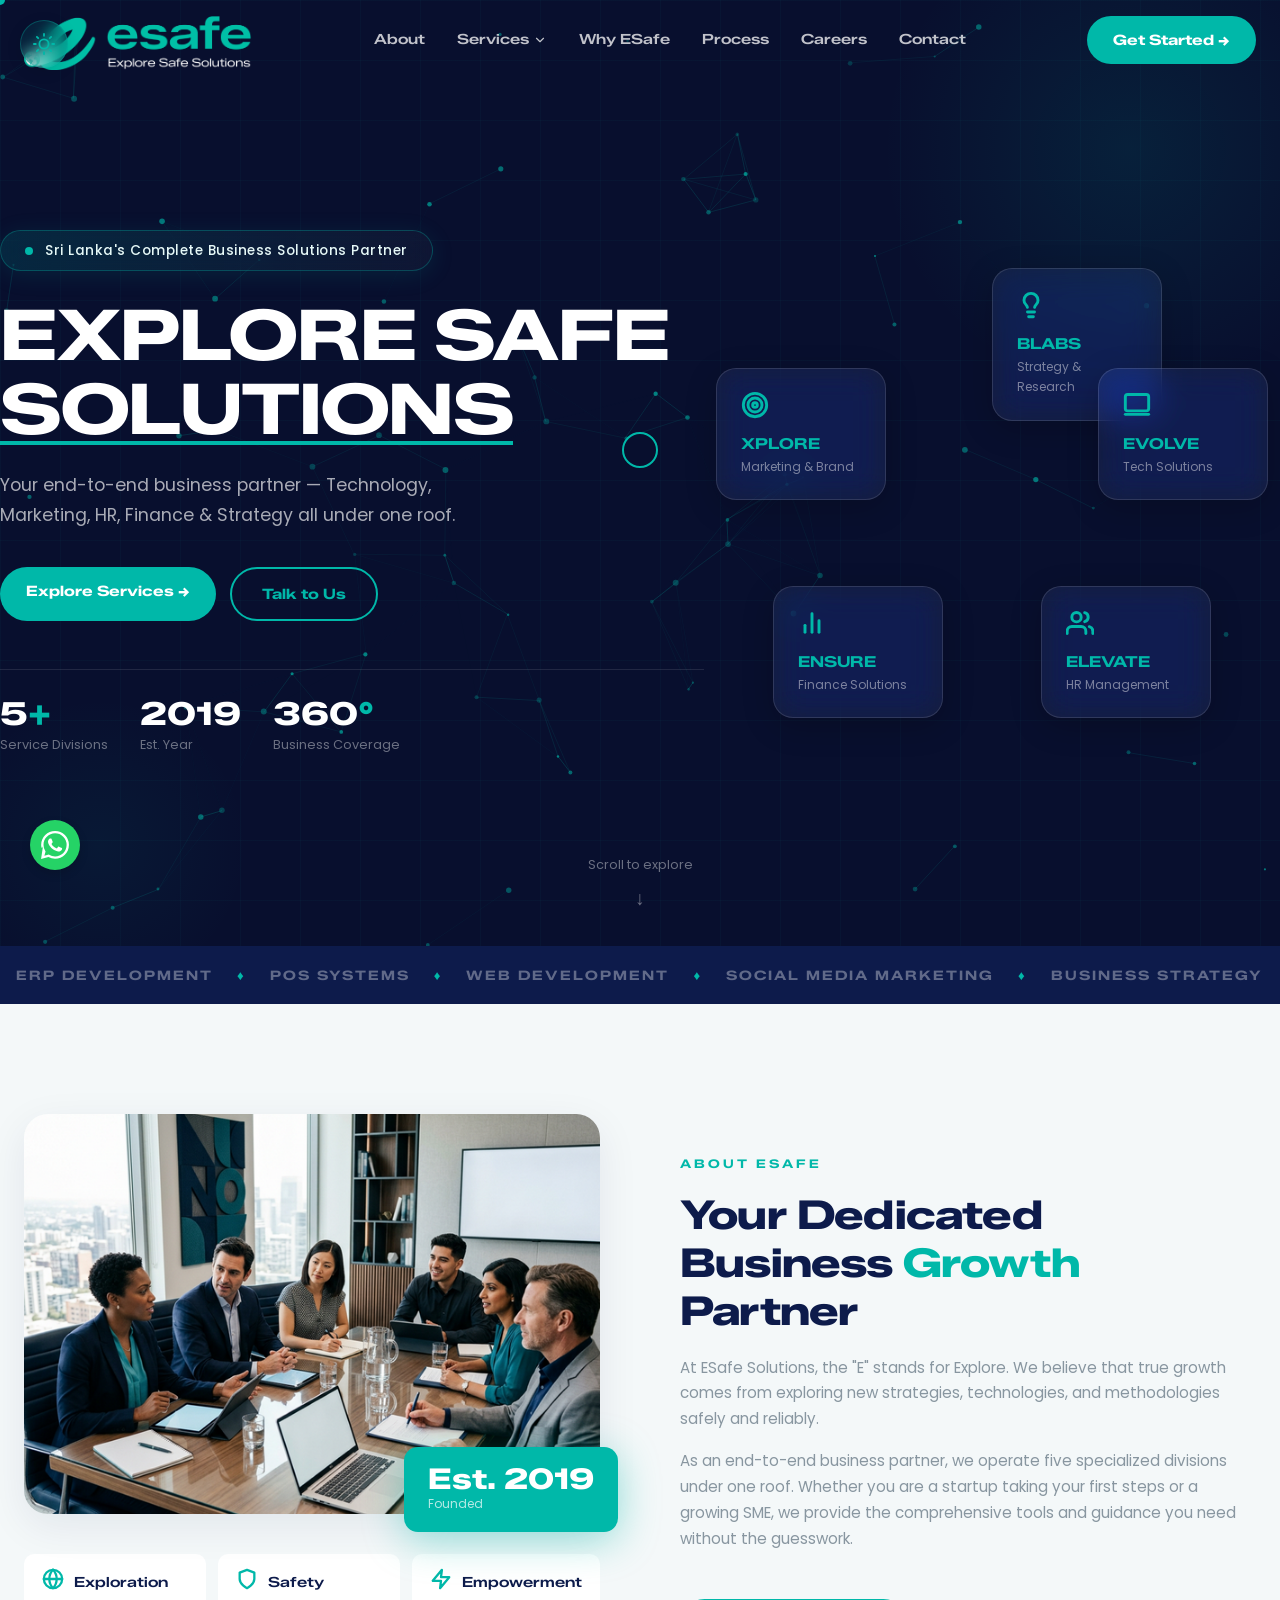
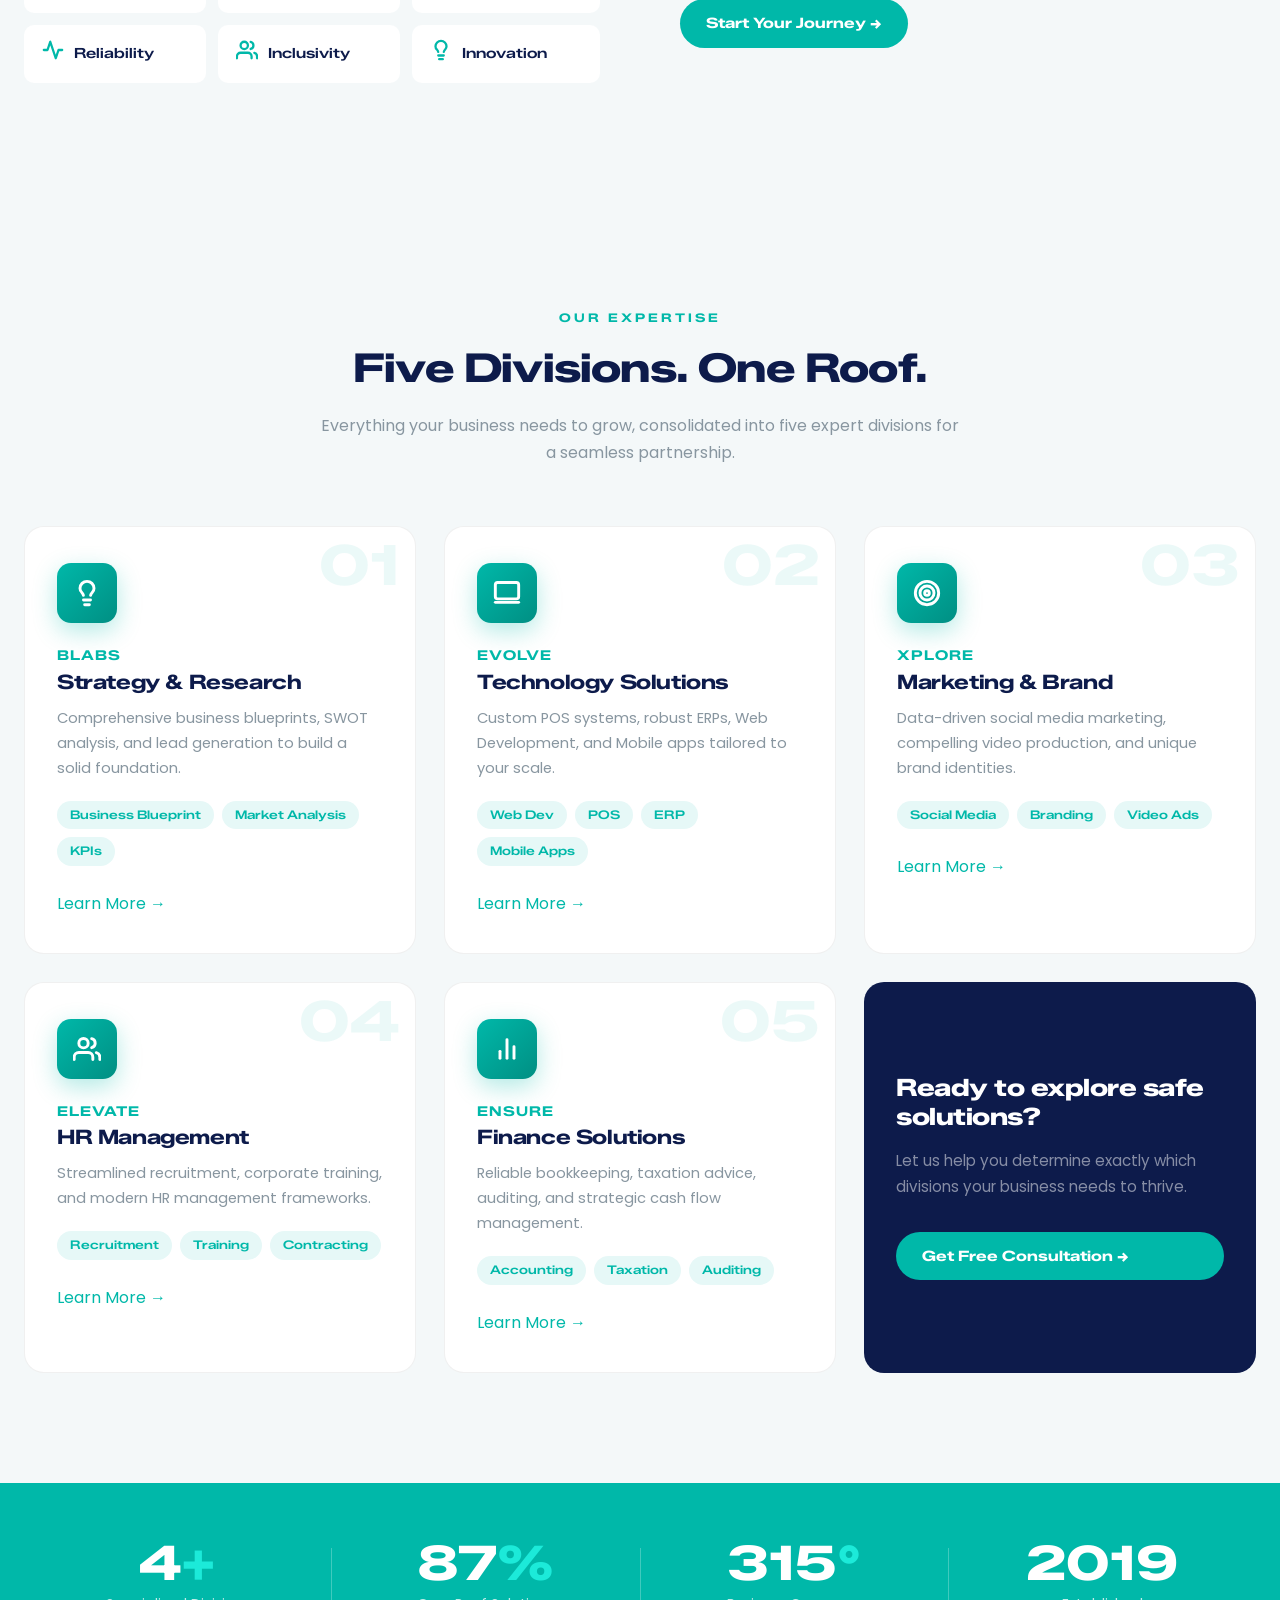
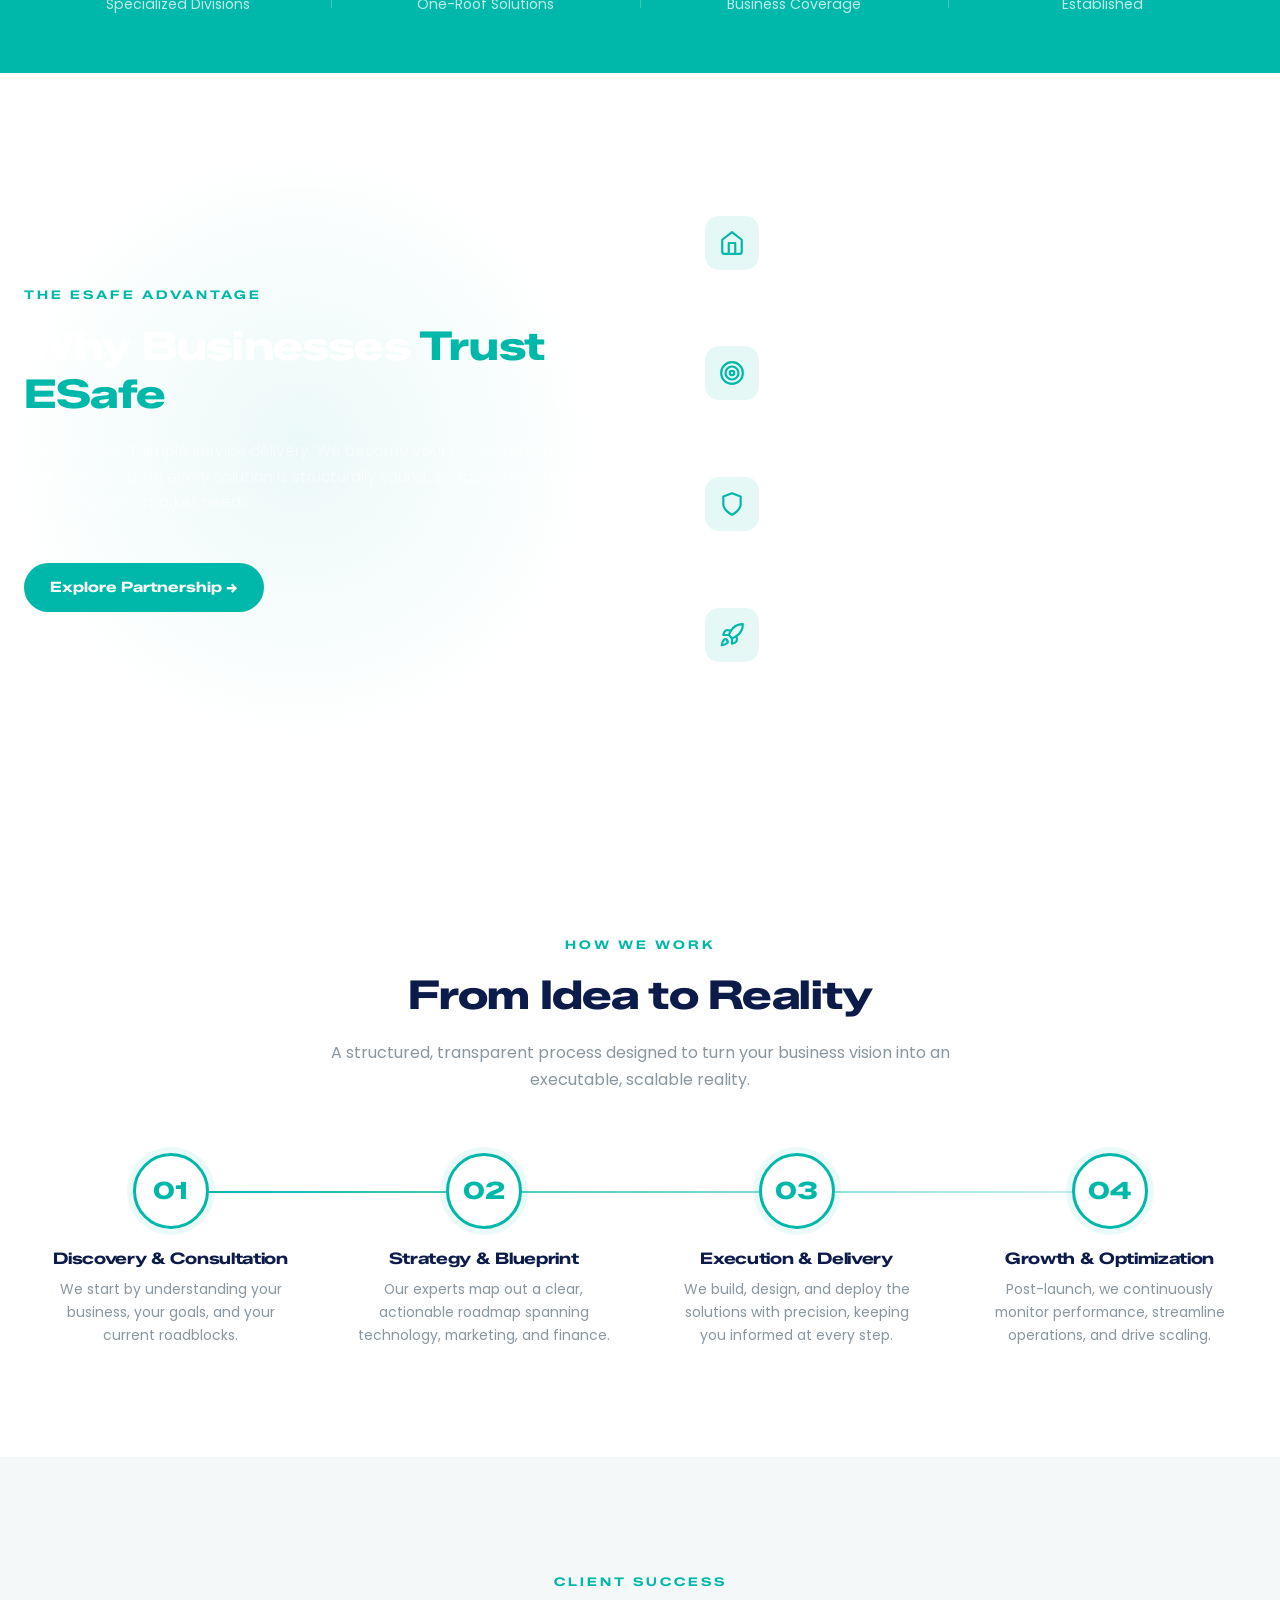
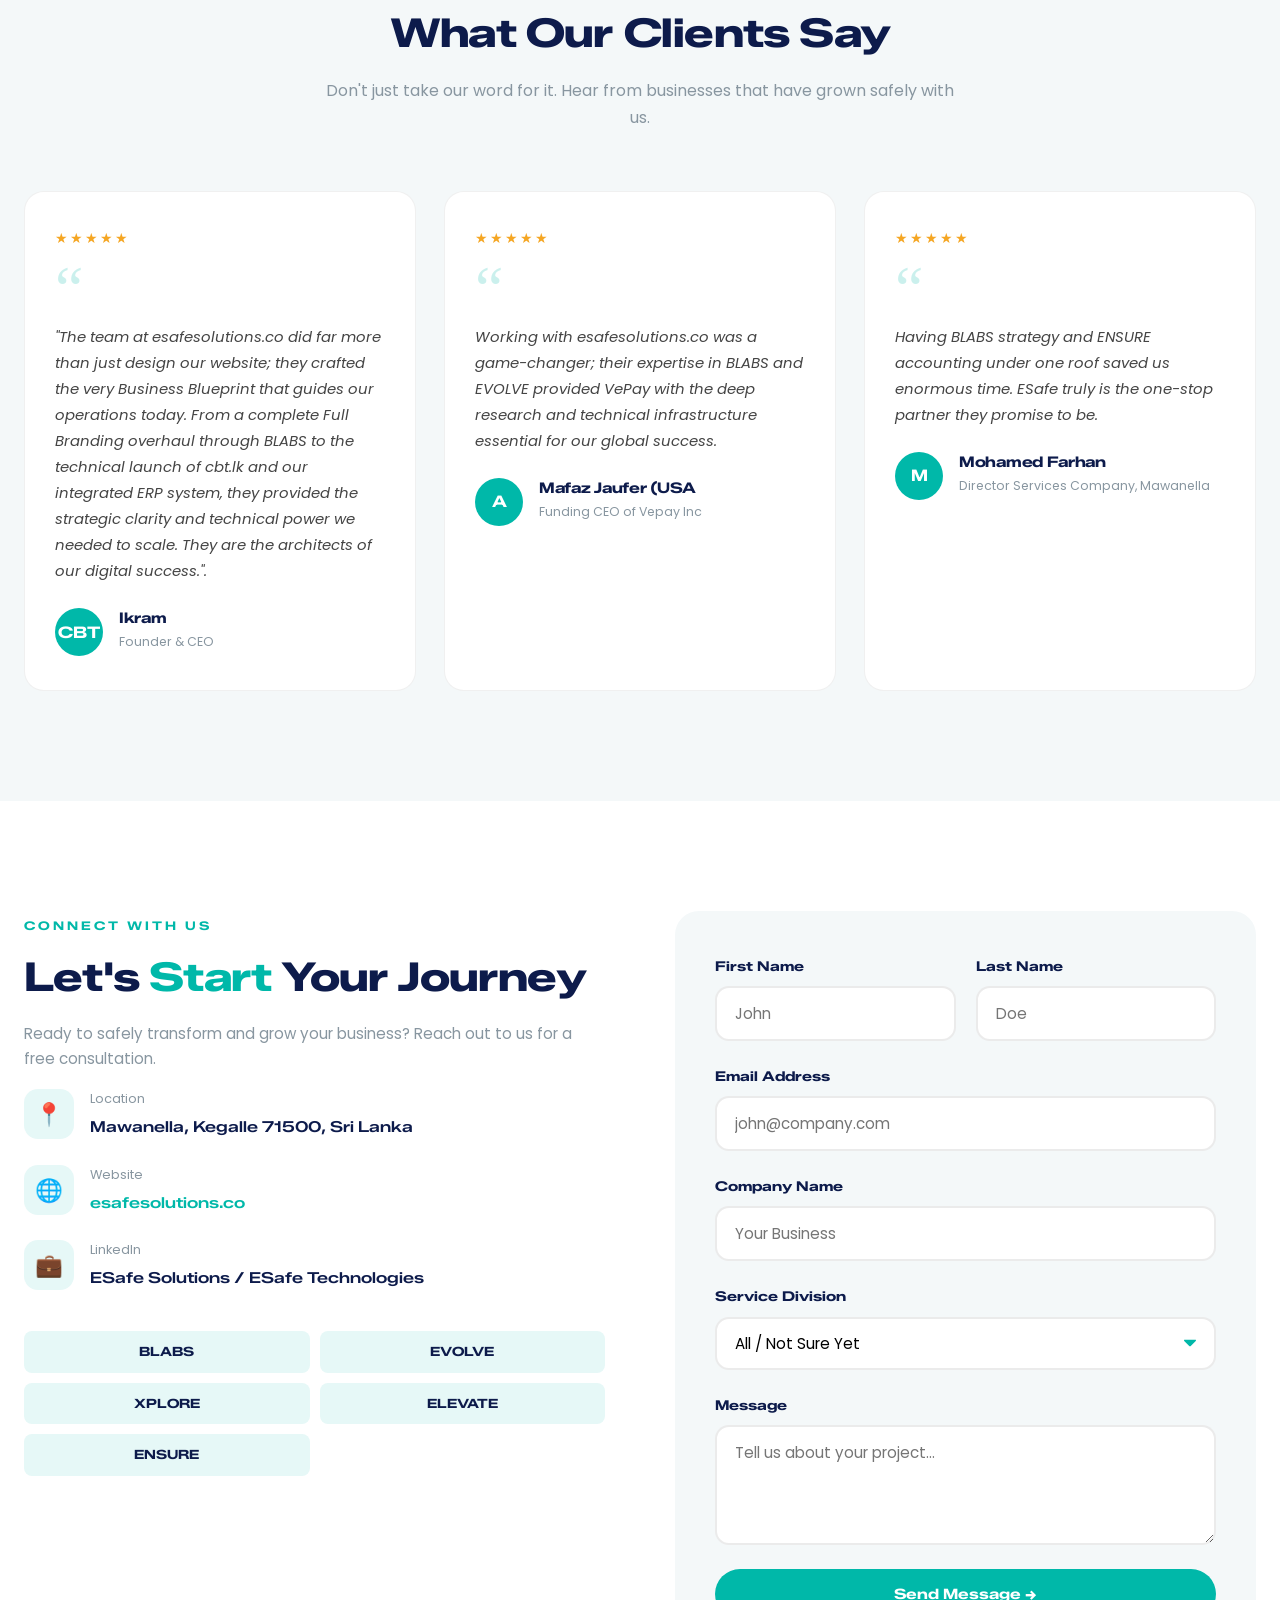
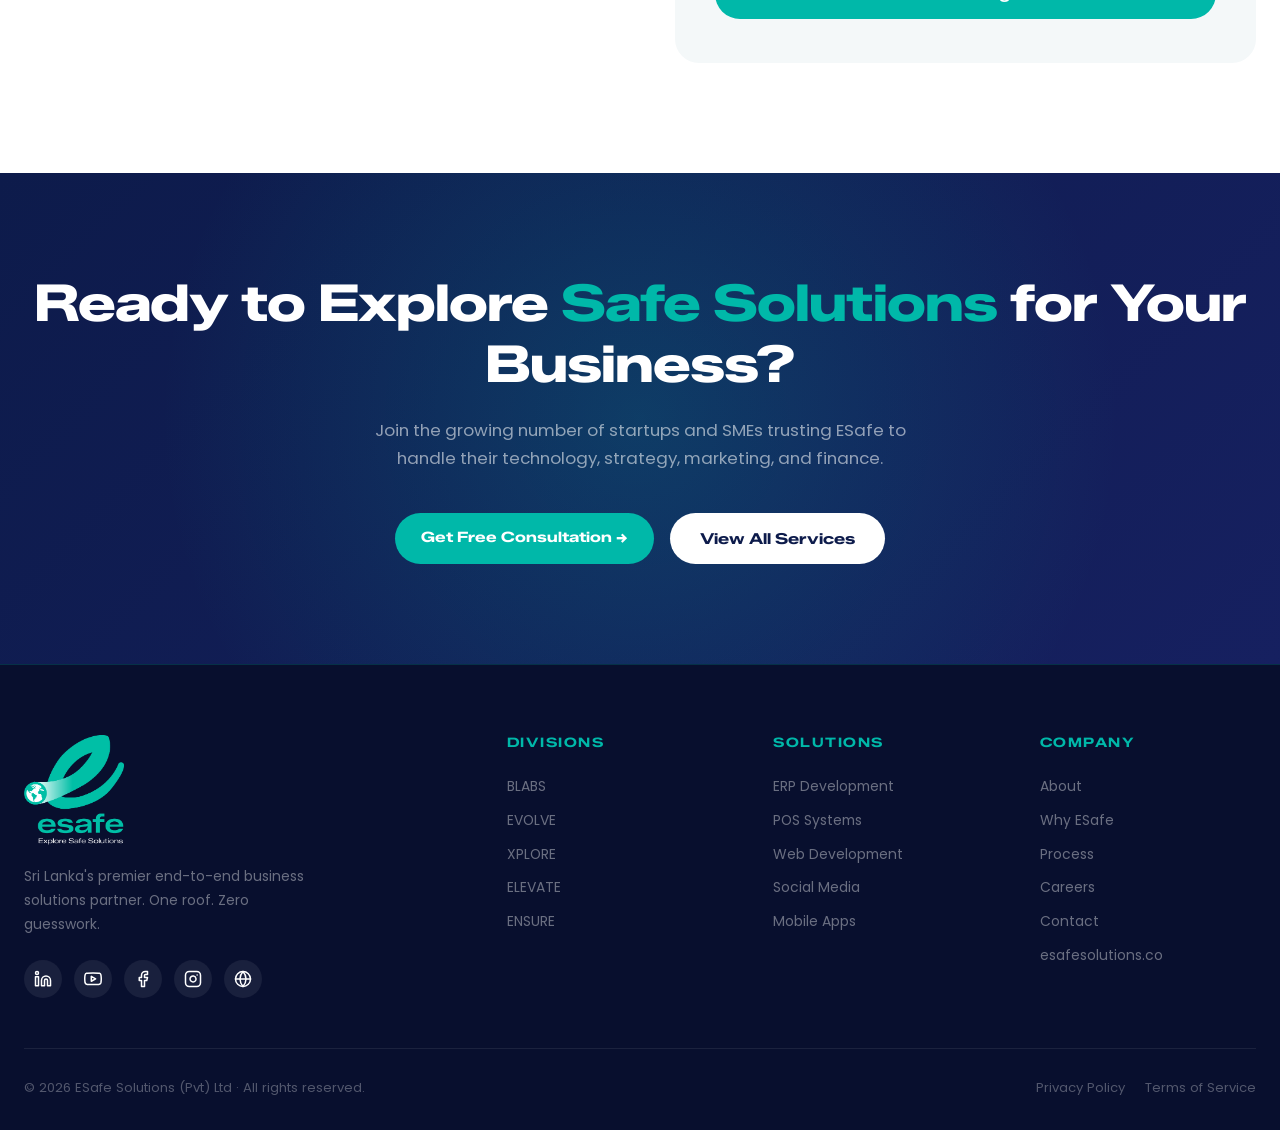
==== commit f050c506: "Lite Mode introduced" ====
--- a/index.html
+++ b/index.html
@@ -102,6 +102,11 @@
 </head>
 
 <body>
+  <!-- Floating Theme Toggle -->
+  <button id="themeToggle" class="theme-toggle-floating" aria-label="Toggle Light/Dark Mode">
+    <svg class="sun-icon" xmlns="http://www.w3.org/2000/svg" width="22" height="22" viewBox="0 0 24 24" fill="none" stroke="currentColor" stroke-width="2" stroke-linecap="round" stroke-linejoin="round"><circle cx="12" cy="12" r="5"></circle><line x1="12" y1="1" x2="12" y2="3"></line><line x1="12" y1="21" x2="12" y2="23"></line><line x1="4.22" y1="4.22" x2="5.64" y2="5.64"></line><line x1="18.36" y1="18.36" x2="19.78" y2="19.78"></line><line x1="1" y1="12" x2="3" y2="12"></line><line x1="21" y1="12" x2="23" y2="12"></line><line x1="4.22" y1="19.78" x2="5.64" y2="18.36"></line><line x1="18.36" y1="5.64" x2="19.78" y2="4.22"></line></svg>
+    <svg class="moon-icon" xmlns="http://www.w3.org/2000/svg" width="22" height="22" viewBox="0 0 24 24" fill="none" stroke="currentColor" stroke-width="2" stroke-linecap="round" stroke-linejoin="round" style="display: none;"><path d="M21 12.79A9 9 0 1 1 11.21 3 7 7 0 0 0 21 12.79z"></path></svg>
+  </button>
   <!-- Custom Cursor -->
   <div class="cursor-dot"></div>
   <div class="cursor-ring"></div>
@@ -953,3 +958,5 @@
 </body>
 
 </html>
+
+
--- a/styles.css
+++ b/styles.css
@@ -2077,6 +2077,78 @@
 }
 
 /* ━━━━━━━━━━━━━━━━━━━━━━━━━━━━━━━━━━
+   LIGHT MODE & FLOATING TOGGLE
+━━━━━━━━━━━━━━━━━━━━━━━━━━━━━━━━━━ */
+.theme-toggle-floating {
+    position: fixed;
+    top: 20px;
+    left: 20px;
+    z-index: 10000;
+    background: rgba(0, 184, 169, 0.1);
+    border: 1px solid rgba(0, 184, 169, 0.3);
+    border-radius: 50%;
+    width: 48px;
+    height: 48px;
+    display: flex;
+    align-items: center;
+    justify-content: center;
+    color: var(--teal);
+    cursor: pointer;
+    box-shadow: 0 4px 15px rgba(0, 0, 0, 0.1);
+    backdrop-filter: blur(8px);
+    transition: all 0.3s var(--ease-smooth);
+}
+
+.theme-toggle-floating:hover {
+    background: var(--teal);
+    color: var(--white);
+    transform: translateY(-2px);
+    box-shadow: 0 6px 20px rgba(0, 184, 169, 0.3);
+}
+
+/* Light Mode Overrides for Home Page */
+body.light-mode .hero {
+    background-color: #f4f8f9; /* Light background */
+}
+
+body.light-mode .hero-headline,
+body.light-mode .hero-subtext,
+body.light-mode .stat-number,
+body.light-mode .stat-label {
+    color: var(--navy); /* Dark fonts */
+}
+
+body.light-mode .hero-bg-grid {
+    background-image:
+        linear-gradient(rgba(13, 27, 75, 0.05) 1px, transparent 1px),
+        linear-gradient(90deg, rgba(13, 27, 75, 0.05) 1px, transparent 1px);
+}
+
+body.light-mode .scrolled {
+    background: rgba(255, 255, 255, 0.95);
+    box-shadow: 0 4px 20px rgba(0,0,0,0.05);
+}
+
+body.light-mode .nav-link,
+body.light-mode .logo-text {
+    color: var(--navy);
+}
+
+body.light-mode .sector-header {
+    background-color: #f4f8f9;
+    color: var(--navy);
+}
+
+body.light-mode .sector-title,
+body.light-mode .sector-subtitle {
+    color: var(--navy);
+}
+
+body.light-mode .hamburger .line {
+    background-color: var(--navy);
+}
+
+/* ━━━━━━━━━━━━━━━━━━━━━━━━━━━━━━━━━━
    RESPONSIVE
 ━━━━━━━━━━━━━━━━━━━━━━━━━━━━━━━━━━ */
 @media (max-width: 1024px) {
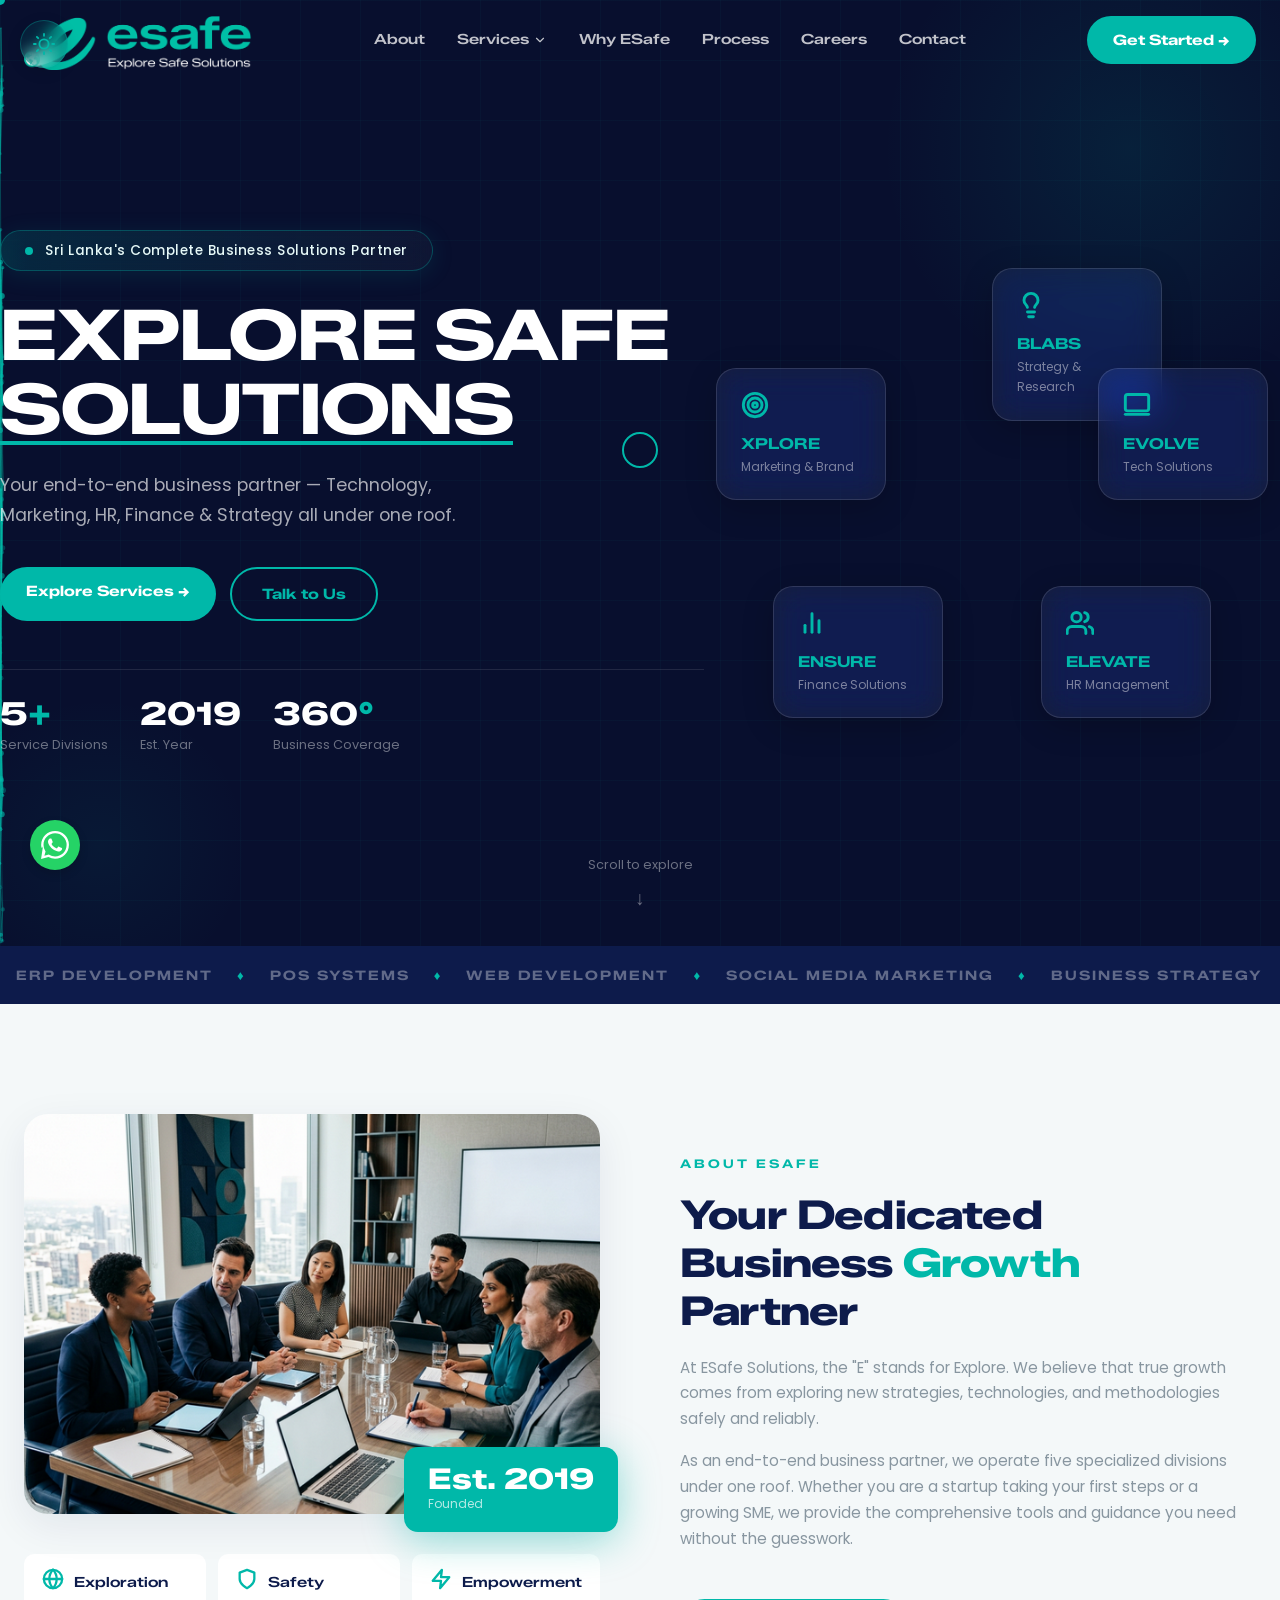
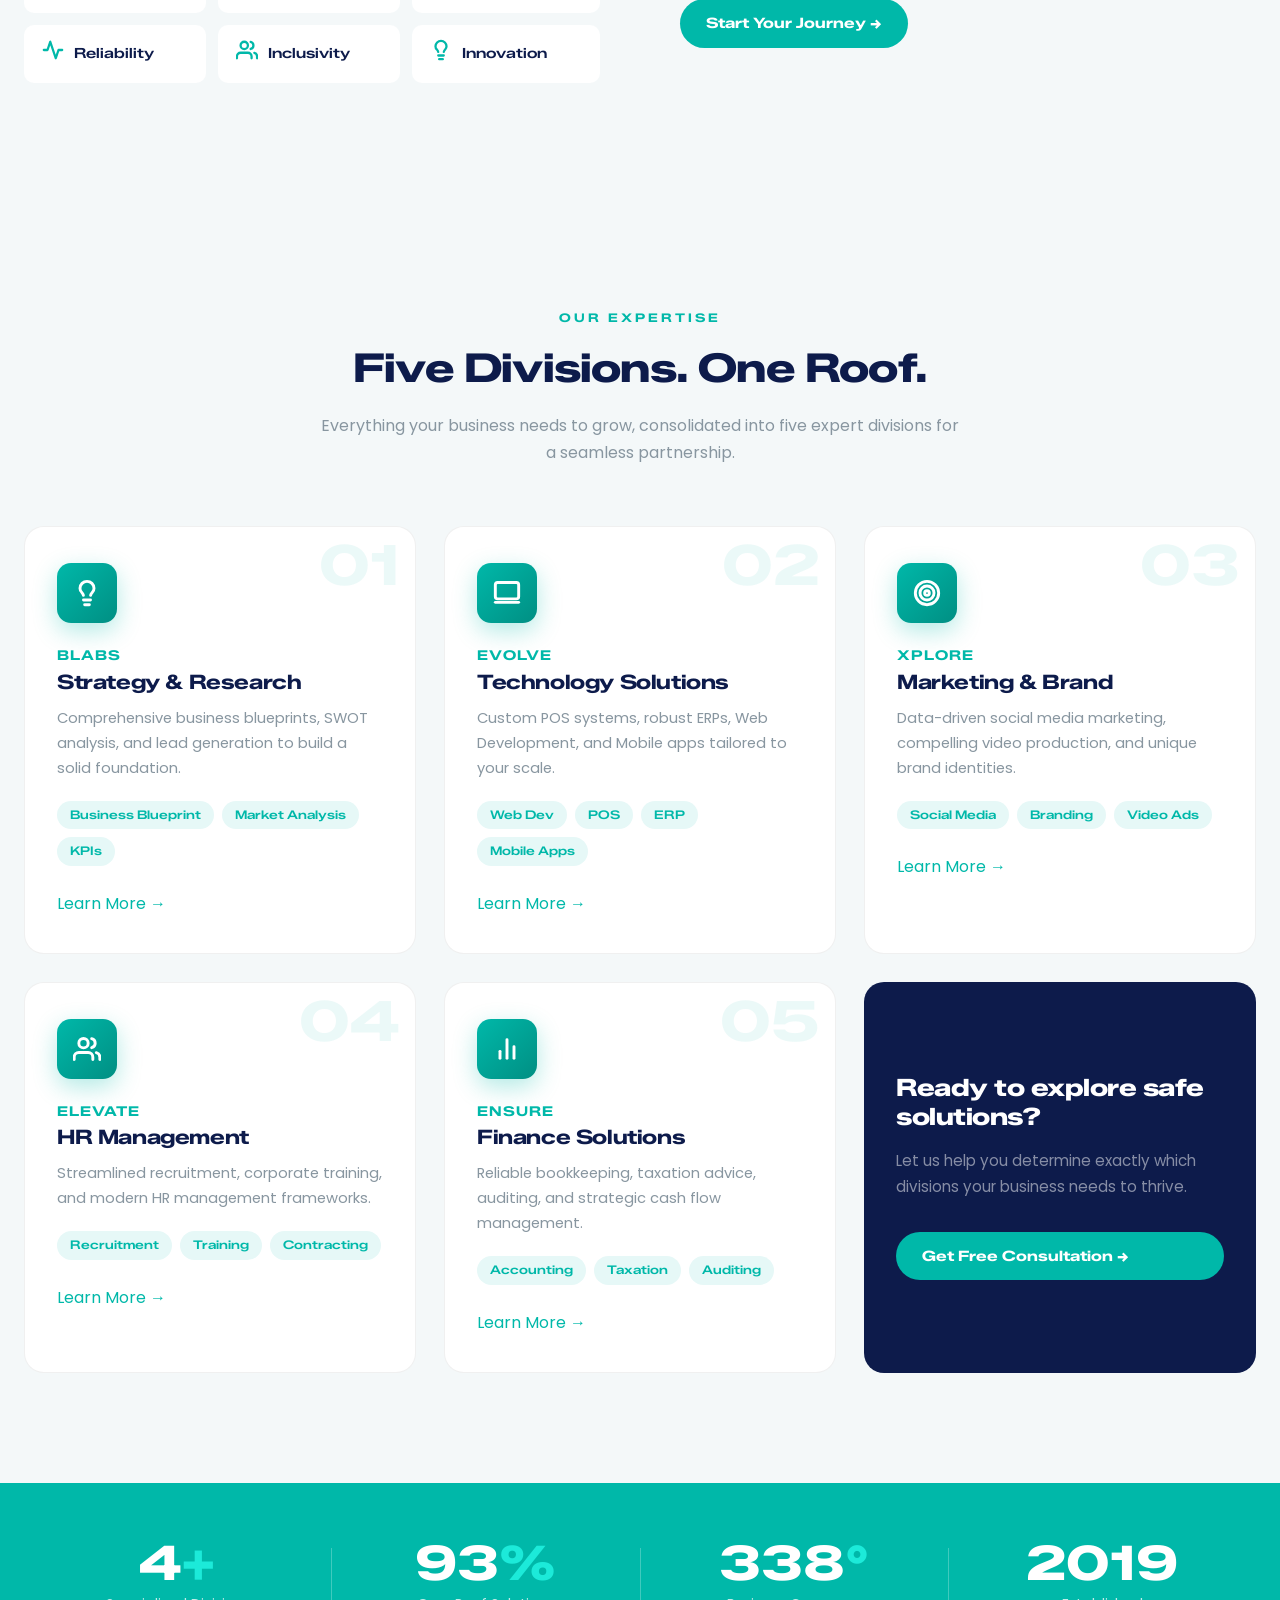
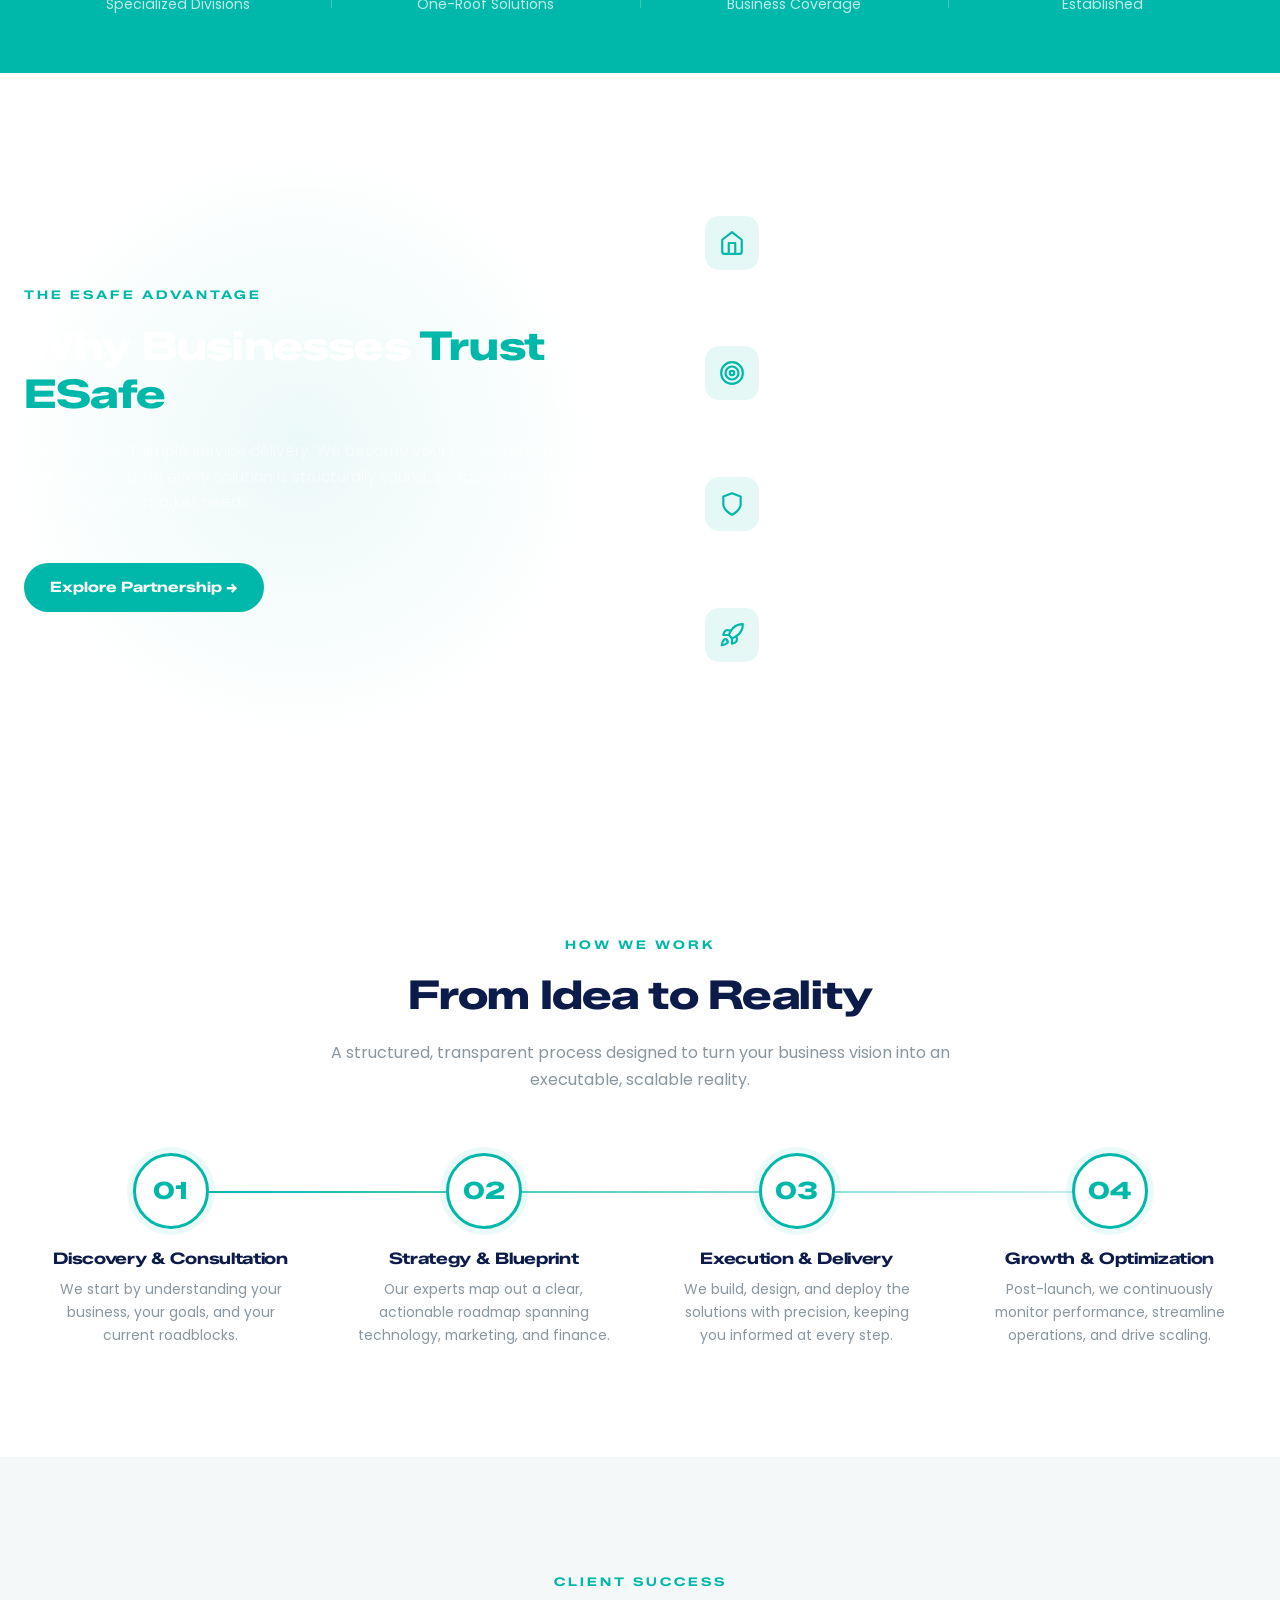
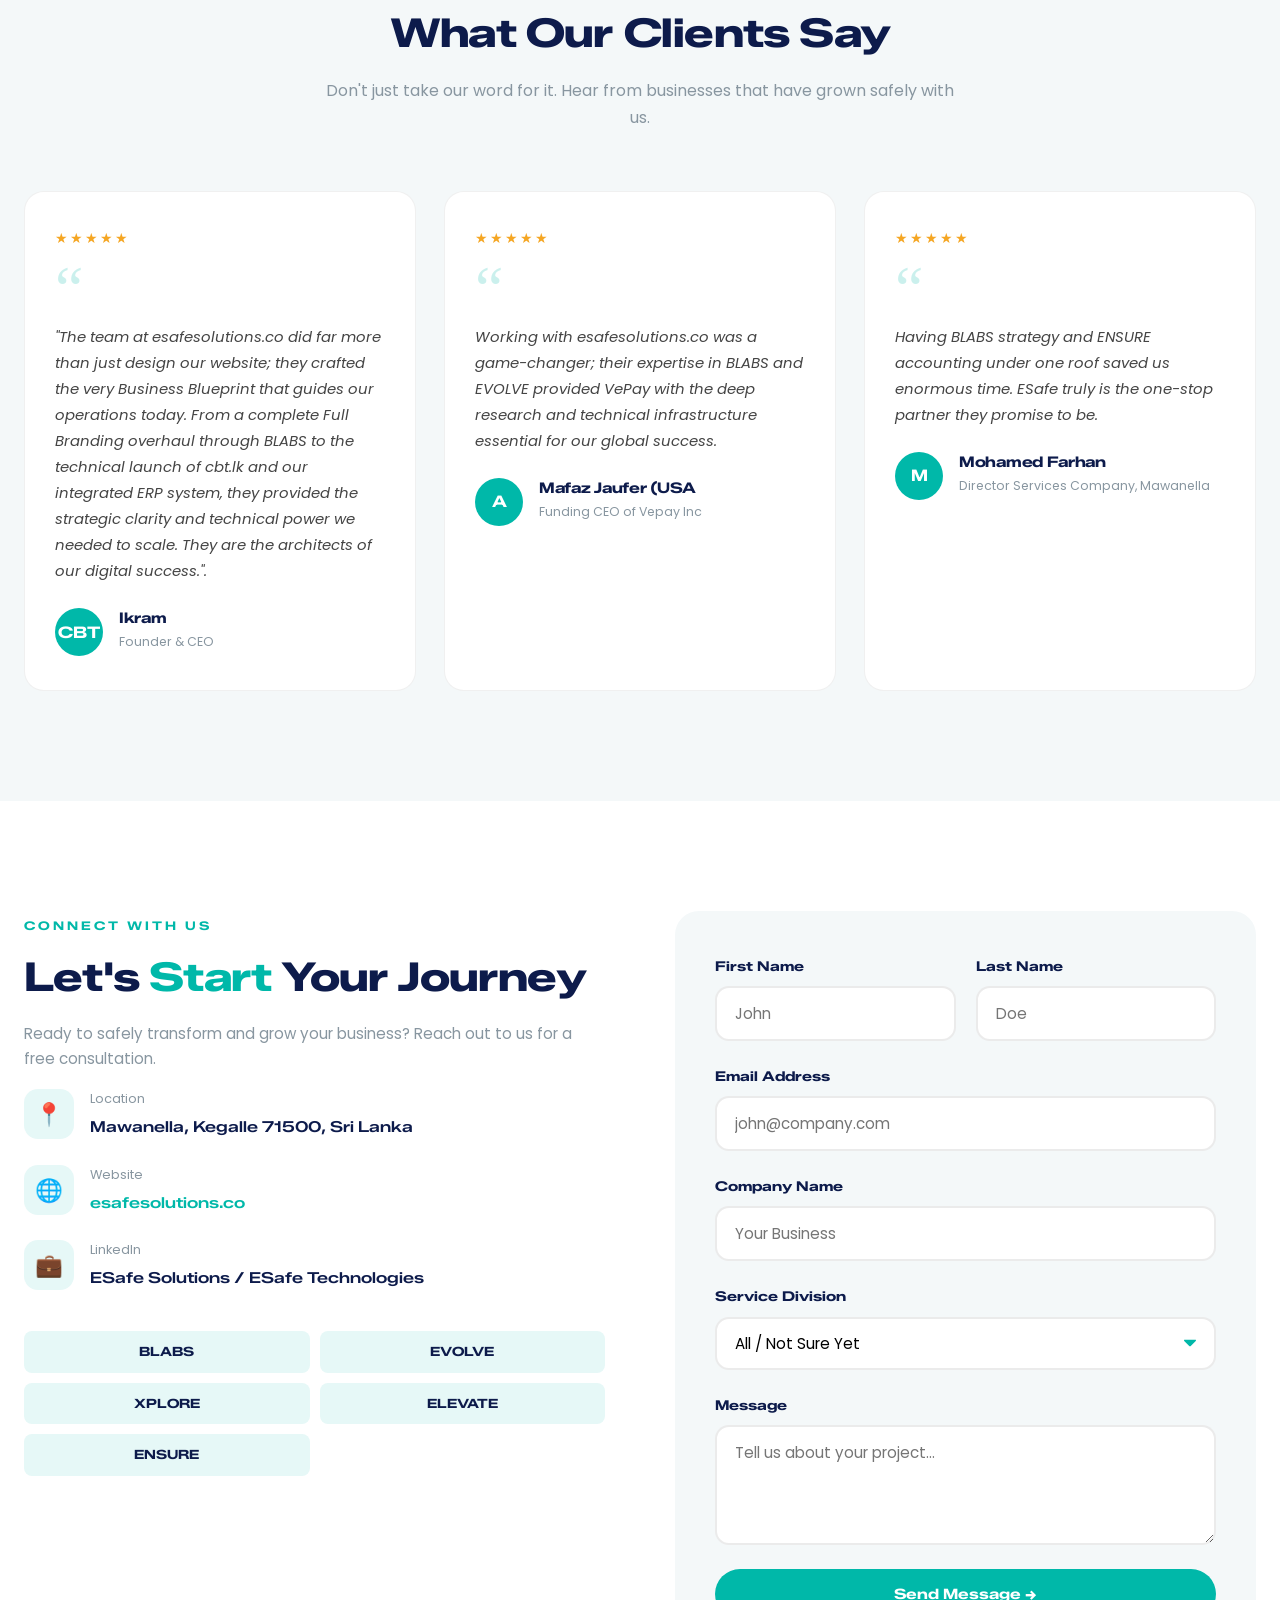
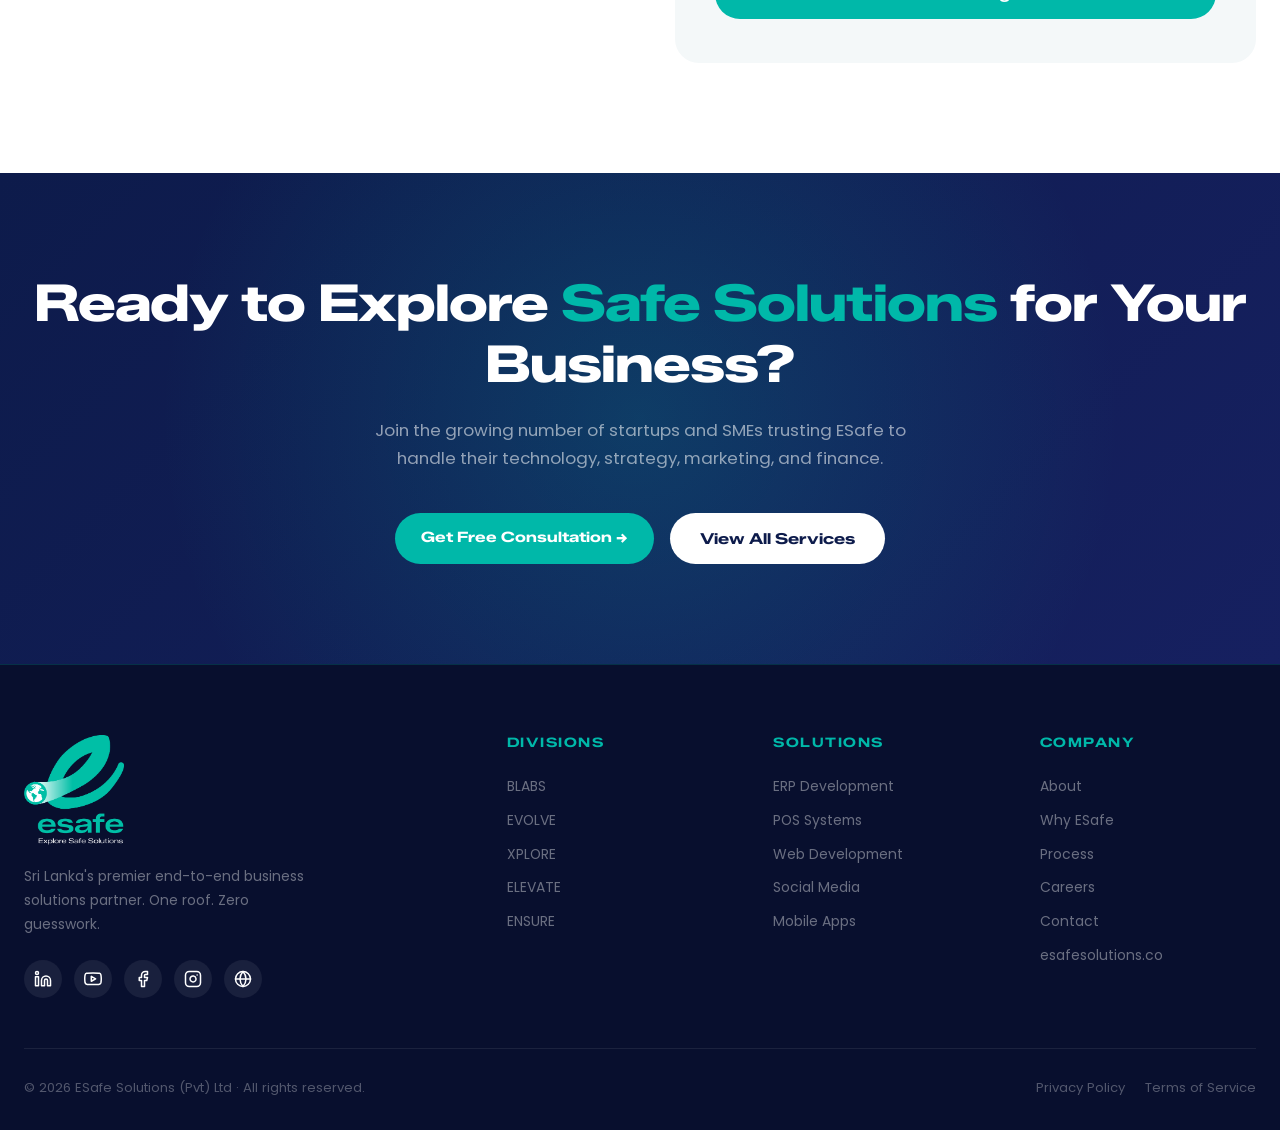
==== commit 01c0f8fb: "Header error" ====
--- a/index.html
+++ b/index.html
@@ -98,7 +98,7 @@
     rel="stylesheet">
 
   <!-- Styles -->
-  <link rel="stylesheet" href="styles.css">
+  <link rel="stylesheet" href="styles.css?v=2.1">
 </head>
 
 <body>
@@ -960,3 +960,4 @@
 </html>
 
 
+
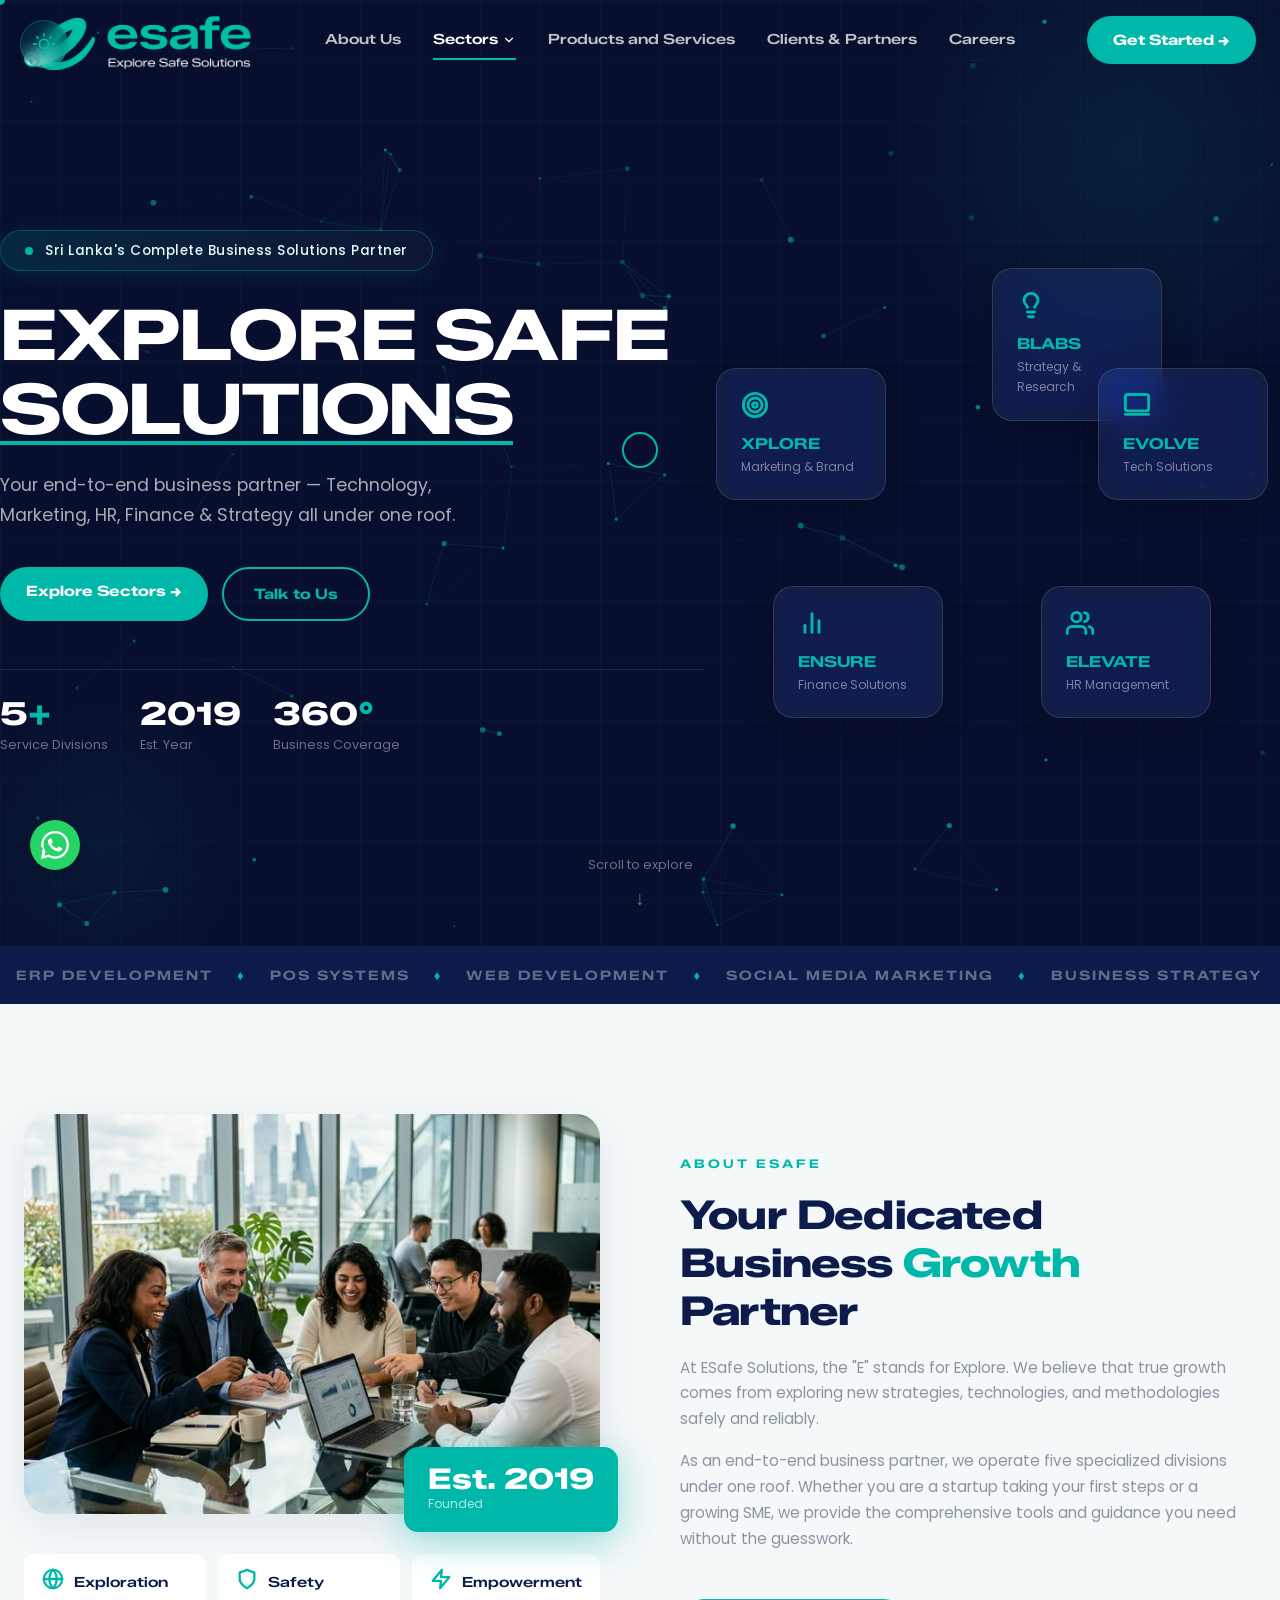
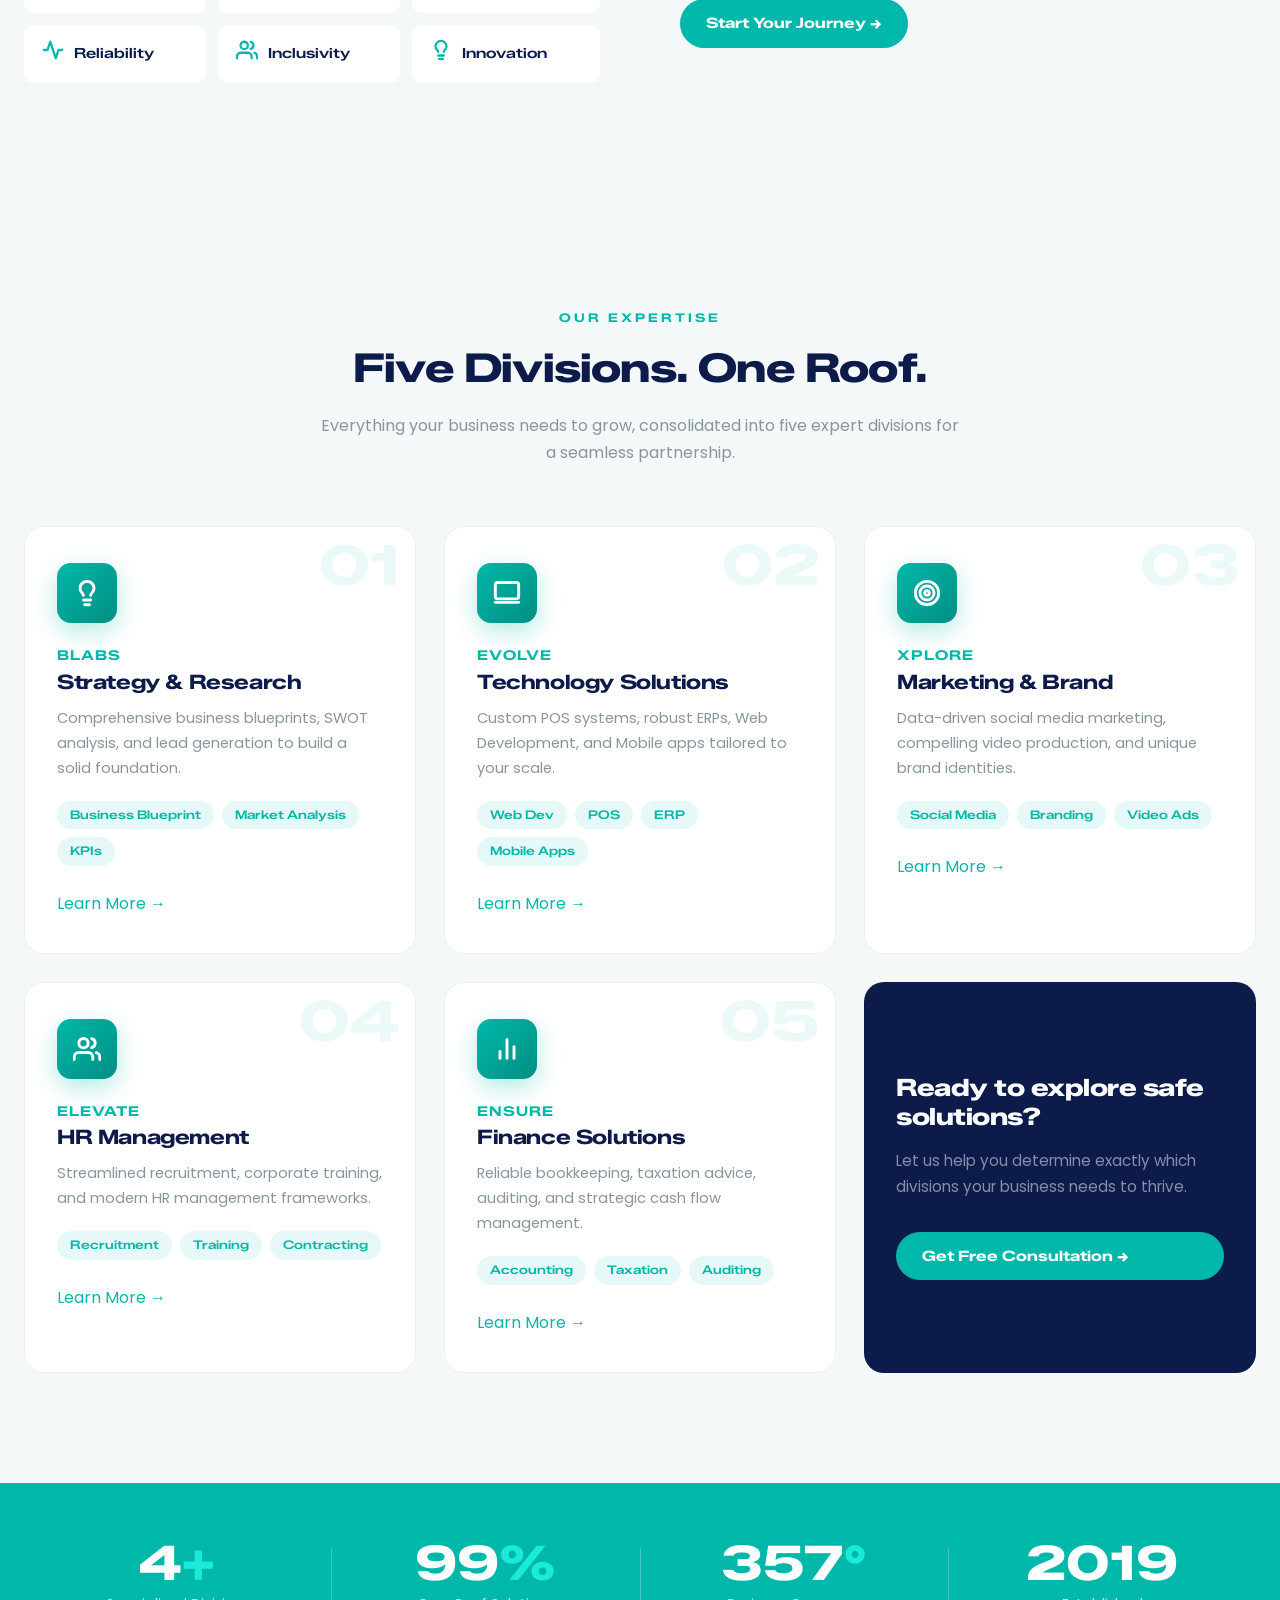
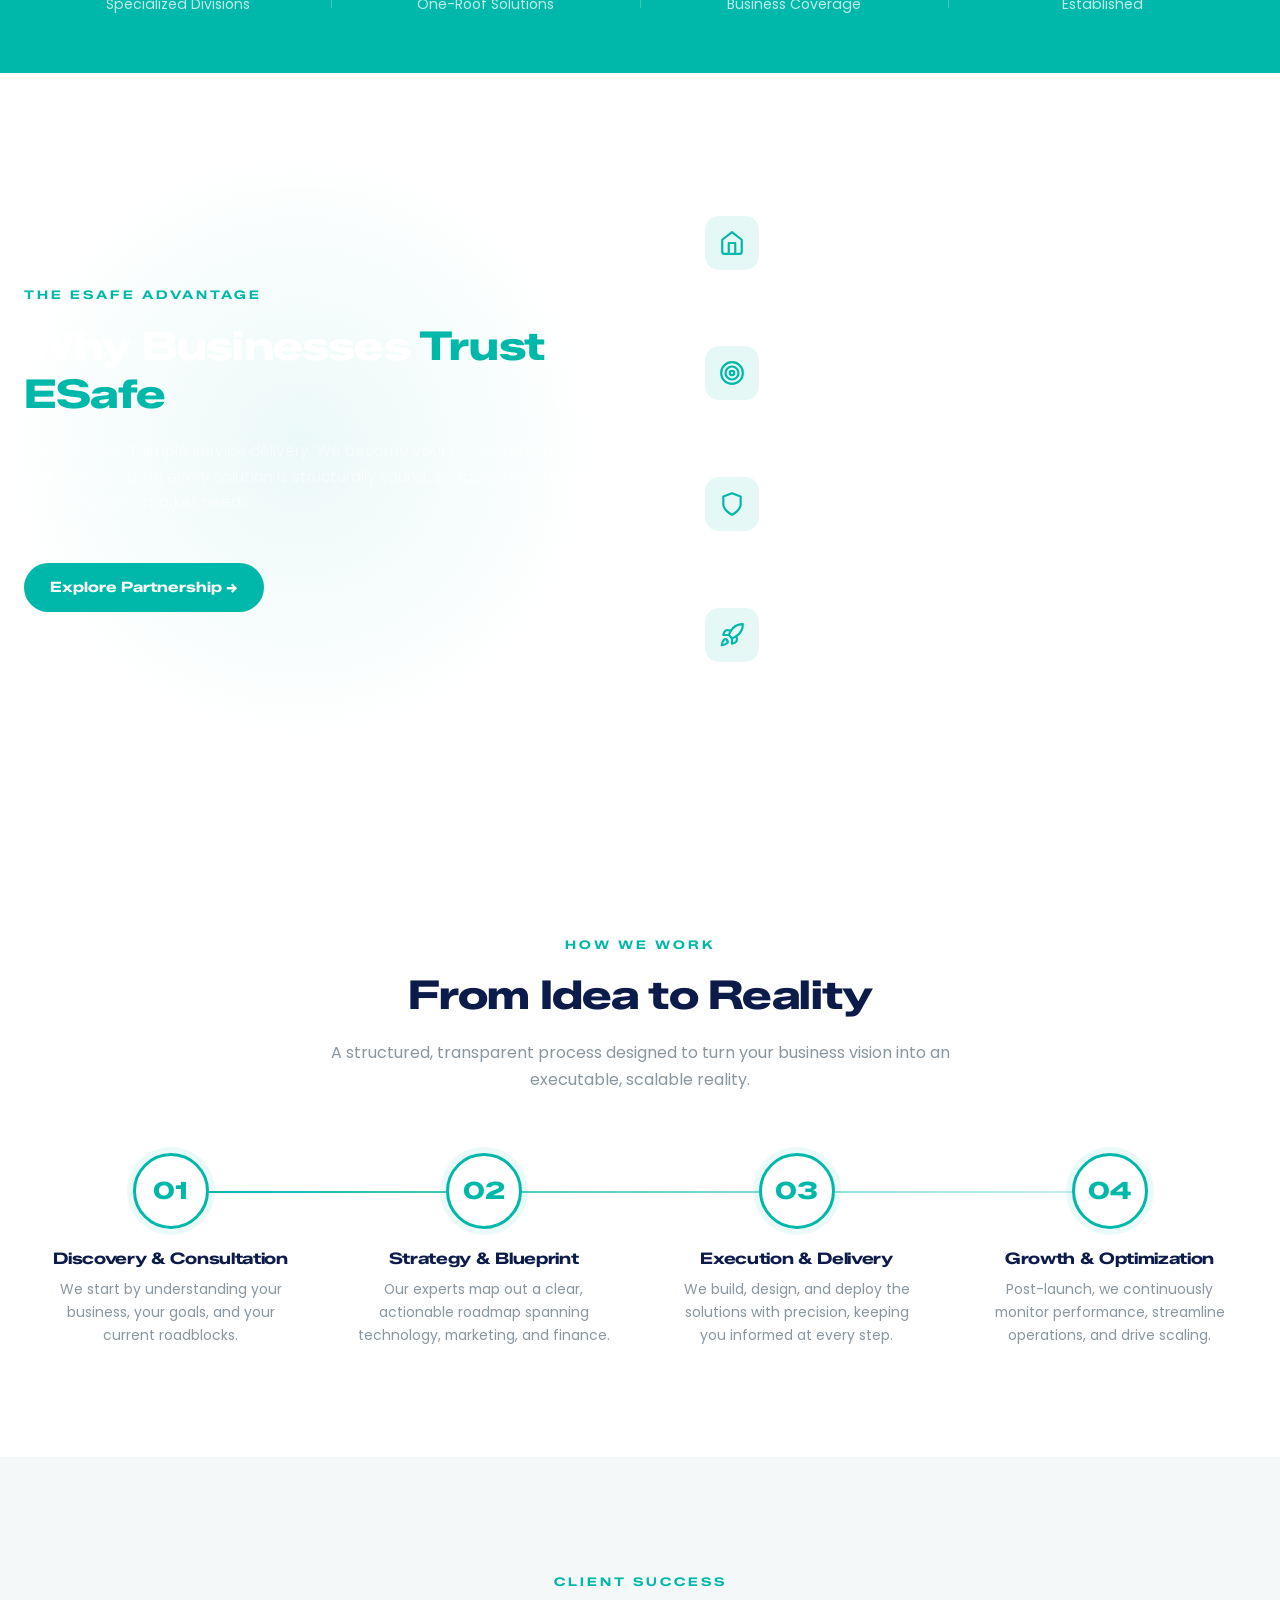
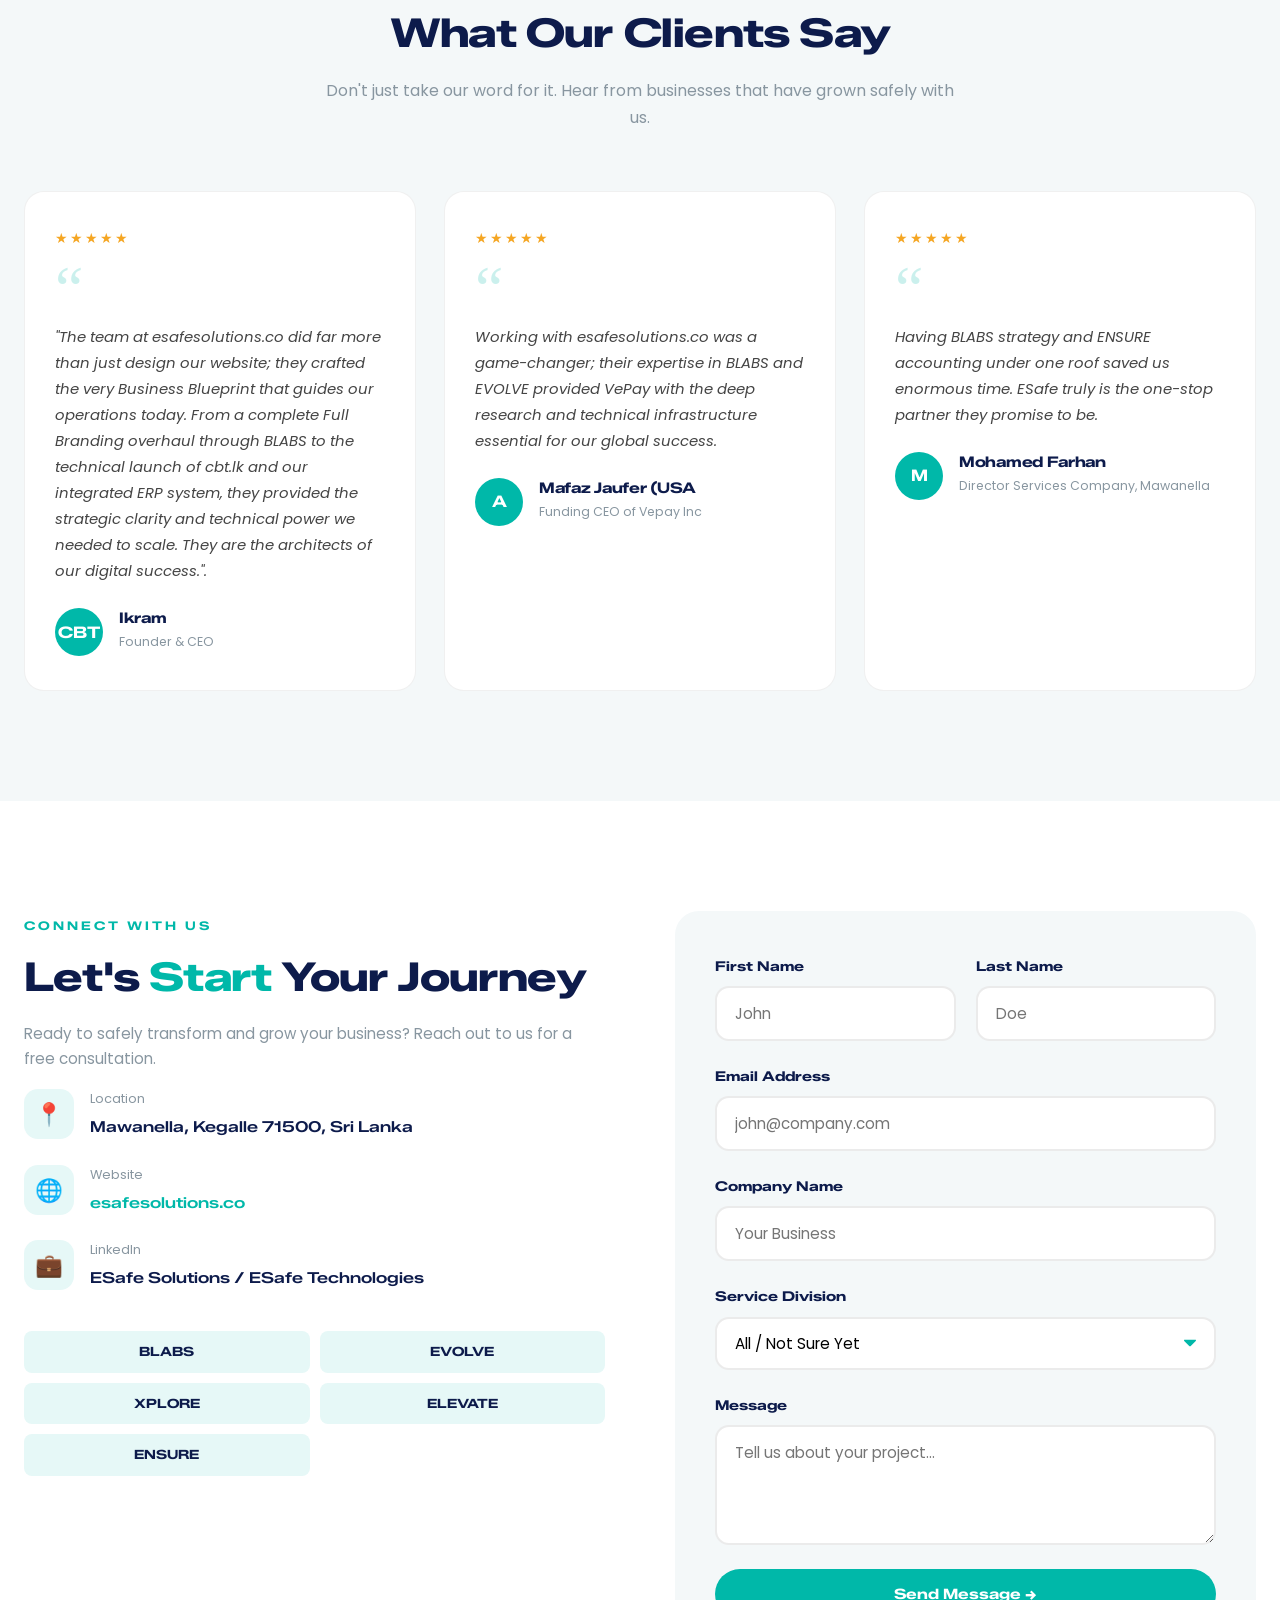
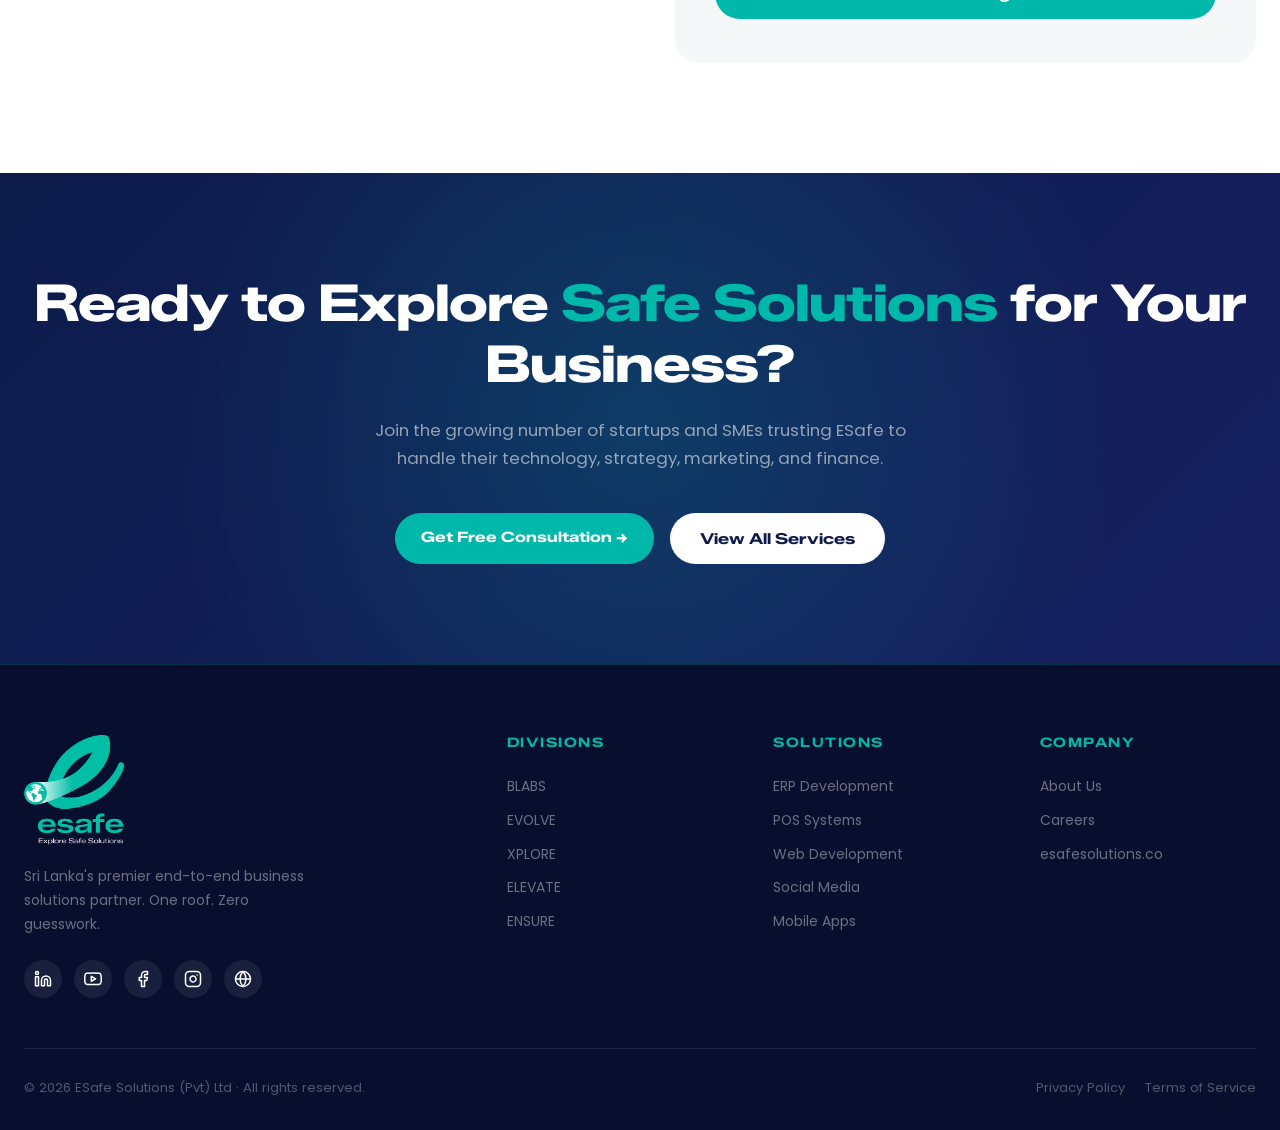
==== commit 648a98b5: "Updated" ====
--- a/index.html
+++ b/index.html
@@ -118,9 +118,9 @@
       </a>
 
       <ul class="nav-links">
-        <li><a href="#about" class="nav-link">About</a></li>
+        <li><a href="about.html" class="nav-link">About Us</a></li>
         <li class="dropdown">
-          <a href="#services" class="nav-link dropdown-toggle">Services <svg class="dropdown-caret" viewBox="0 0 24 24"
+          <a href="#services" class="nav-link dropdown-toggle">Sectors <svg class="dropdown-caret" viewBox="0 0 24 24"
               fill="none" stroke="currentColor" stroke-width="2" stroke-linecap="round" stroke-linejoin="round">
               <path d="m6 9 6 6 6-6" />
             </svg></a>
@@ -132,10 +132,9 @@
             <li><a href="ensure.html" class="dropdown-item">ENSURE - Finance</a></li>
           </ul>
         </li>
-        <li><a href="#why-esafe" class="nav-link">Why ESafe</a></li>
-        <li><a href="#process" class="nav-link">Process</a></li>
+        <li><a href="products.html" class="nav-link">Products and Services</a></li>
+                <li><a href="clients.html" class="nav-link">Clients &amp; Partners</a></li>
         <li><a href="careers.html" class="nav-link">Careers</a></li>
-        <li><a href="#contact" class="nav-link">Contact</a></li>
       </ul>
 
       <div class="nav-right">
@@ -152,12 +151,11 @@
   <!-- Mobile Nav Overlay -->
   <div class="mobile-nav-overlay">
     <ul class="mobile-nav-links">
-      <li><a href="#about">About</a></li>
-      <li><a href="#services">Services</a></li>
-      <li><a href="#why-esafe">Why ESafe</a></li>
-      <li><a href="#process">Process</a></li>
+      <li><a href="about.html">About Us</a></li>
+      <li><a href="#services">Sectors</a></li>
+      <li><a href="products.html">Products and Services</a></li>
+            <li><a href="clients.html">Clients &amp; Partners</a></li>
       <li><a href="careers.html">Careers</a></li>
-      <li><a href="#contact">Contact</a></li>
     </ul>
   </div>
 
@@ -193,7 +191,7 @@
           </p>
 
           <div class="hero-cta">
-            <a href="#services" class="btn btn-primary btn-cta">Explore Services &rarr;</a>
+            <a href="#services" class="btn btn-primary btn-cta">Explore Sectors &rarr;</a>
             <a href="#contact" class="btn btn-outline btn-cta">Talk to Us</a>
           </div>
 
@@ -321,7 +319,7 @@
         <!-- Left Column -->
         <div class="about-visuals reveal-left">
           <div class="about-card">
-            <img src="about-team.png" alt="ESafe Solutions Team" class="about-card-img">
+            <img src="esafe_team.png" alt="ESafe Solutions Team" class="about-card-img">
             <div class="about-badge">
               <span class="ab-title">Est. 2019</span>
               <span class="ab-subtitle">Founded</span>
@@ -922,11 +920,8 @@
         <div class="footer-col">
           <h4 class="footer-title">COMPANY</h4>
           <ul class="footer-links">
-            <li><a href="#about">About</a></li>
-            <li><a href="#why-esafe">Why ESafe</a></li>
-            <li><a href="#process">Process</a></li>
+            <li><a href="about.html">About Us</a></li>
             <li><a href="careers.html">Careers</a></li>
-            <li><a href="#contact">Contact</a></li>
             <li><a href="https://esafesolutions.co" target="_blank">esafesolutions.co</a></li>
           </ul>
         </div>
@@ -961,3 +956,13 @@
 
 
 
+
+
+
+
+
+
+
+
+
+
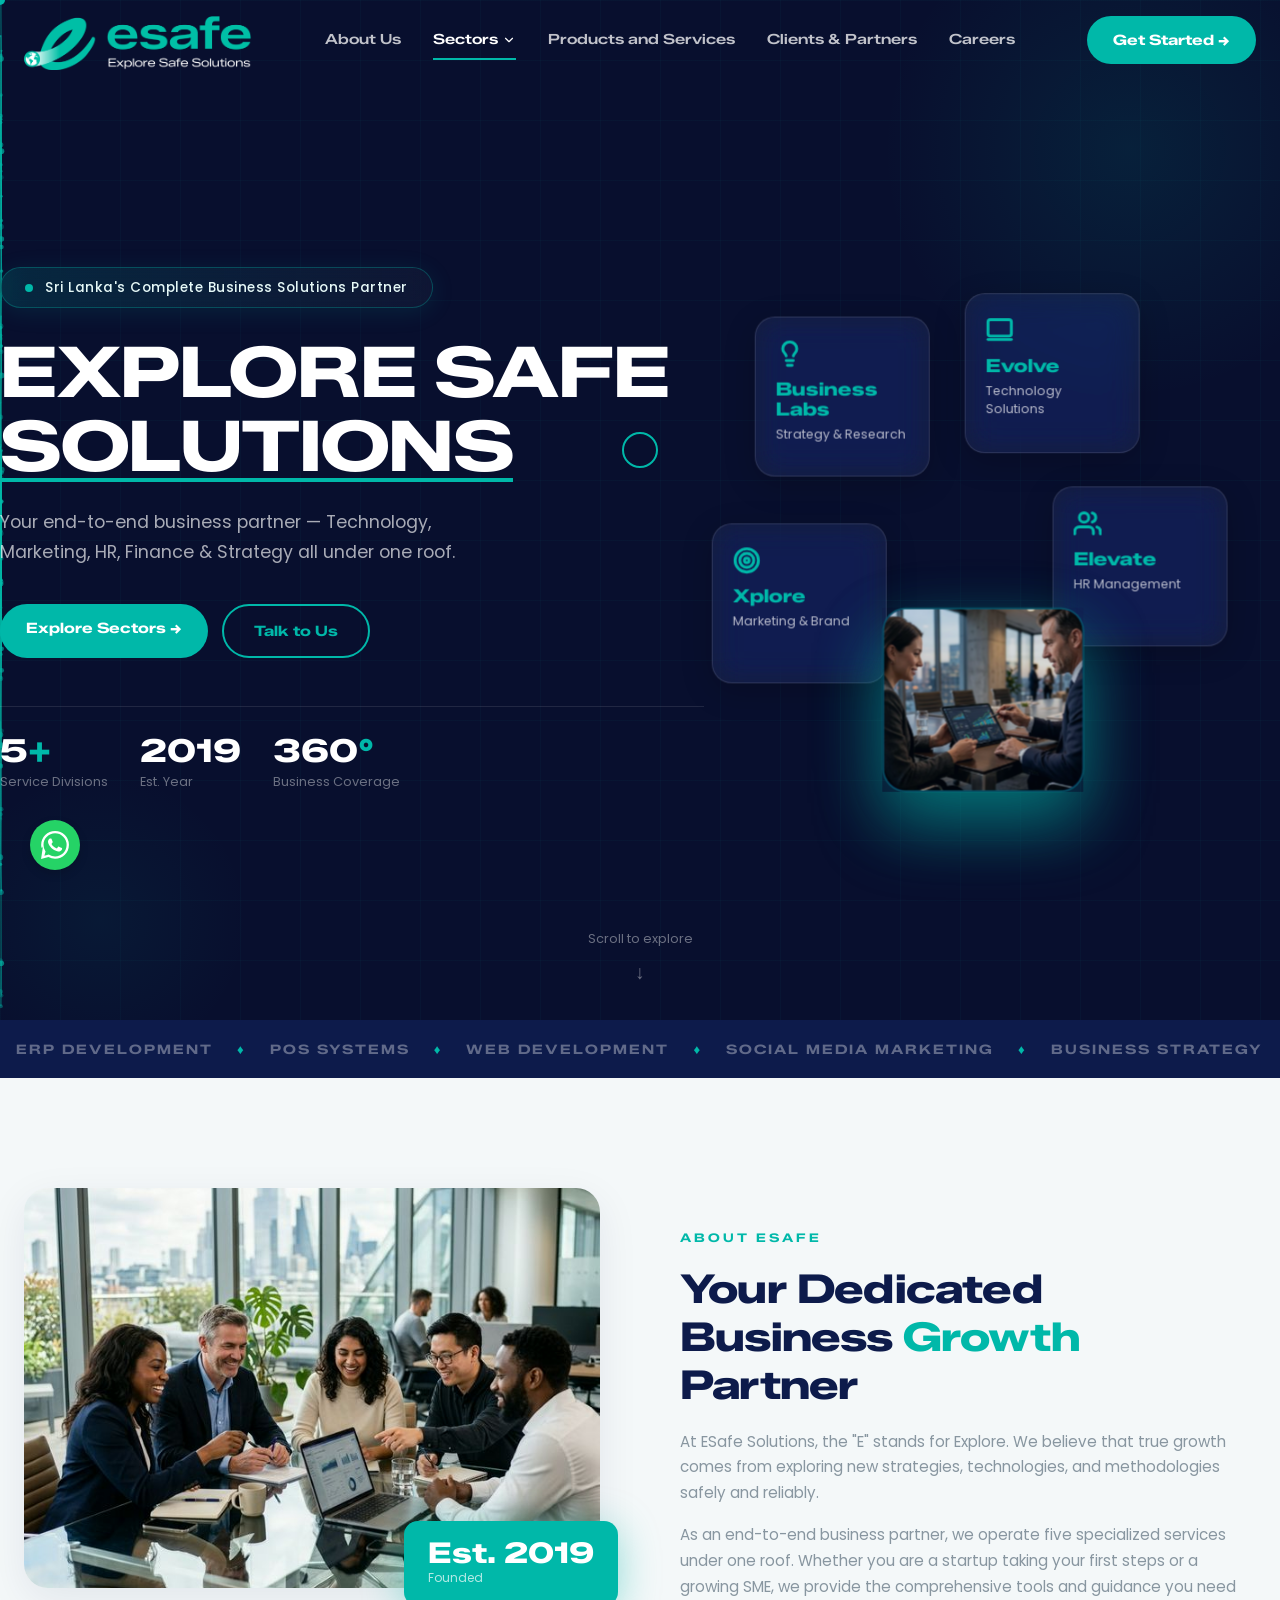
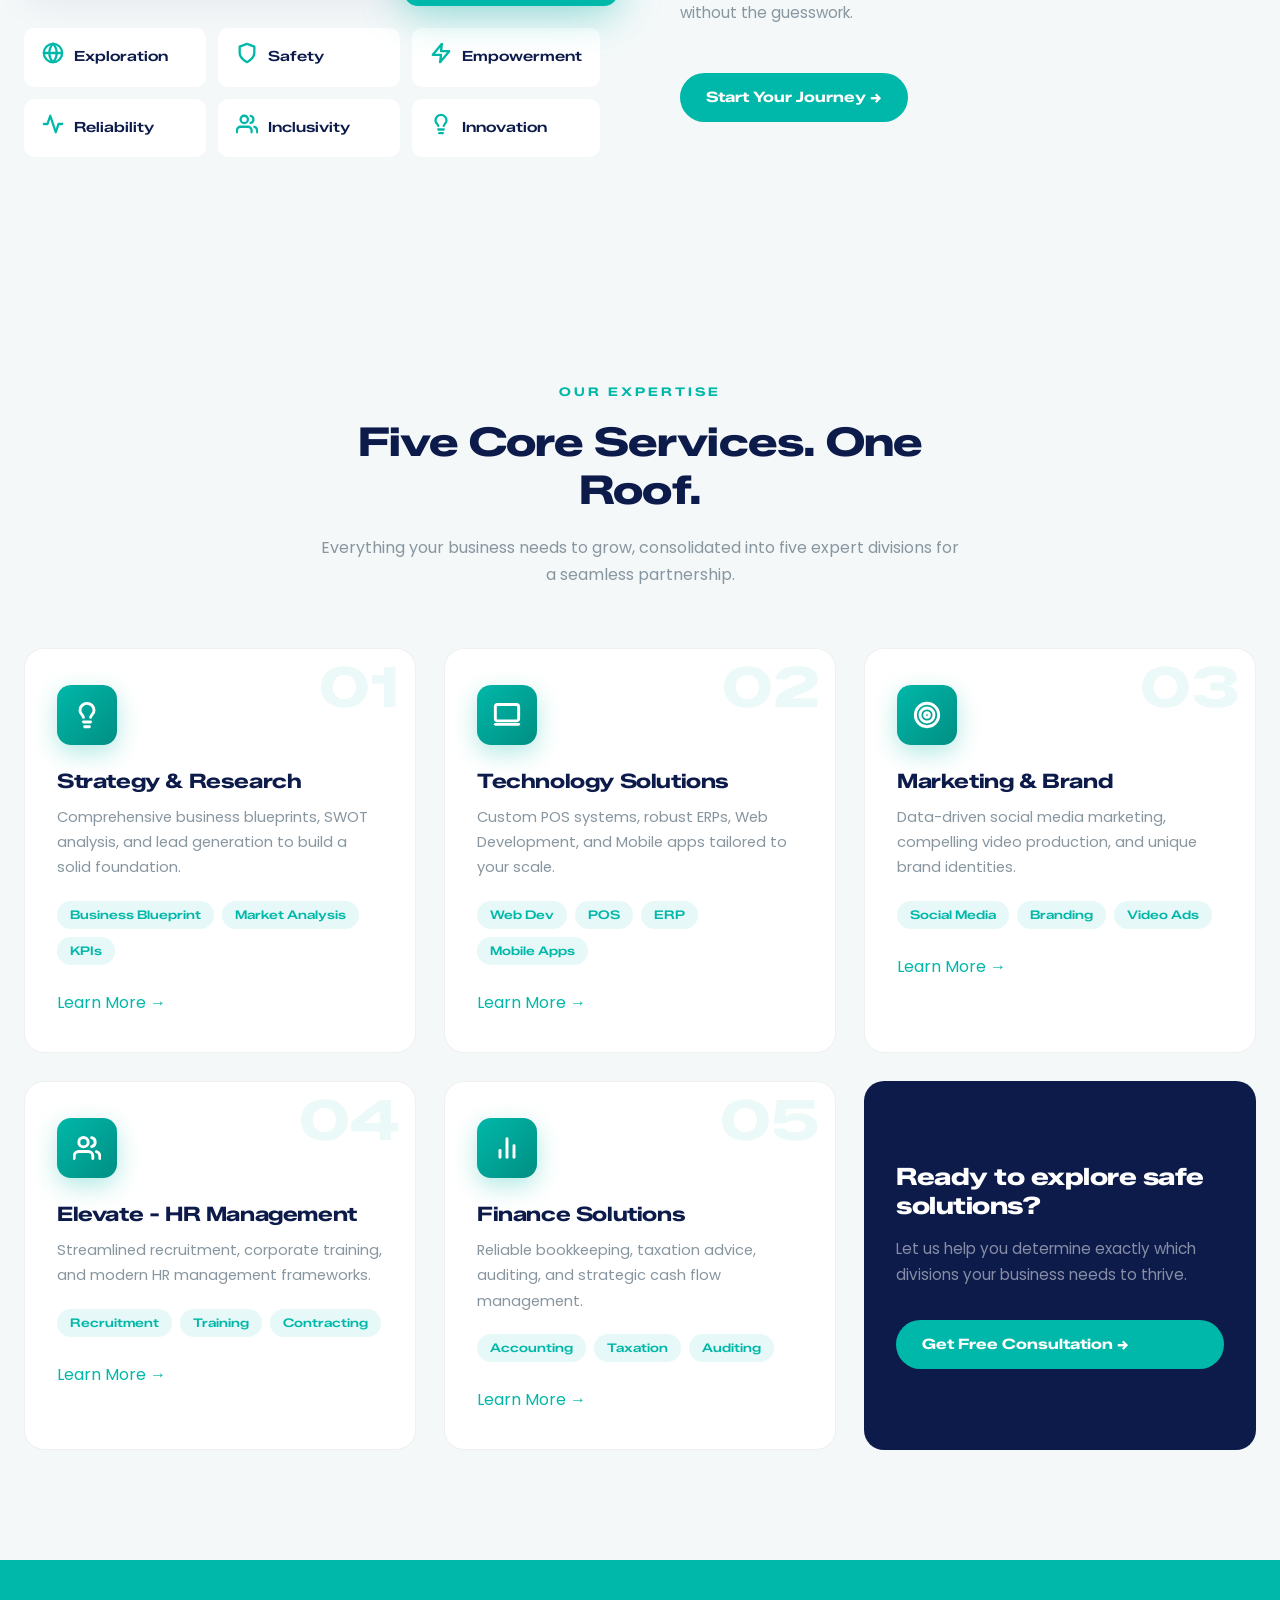
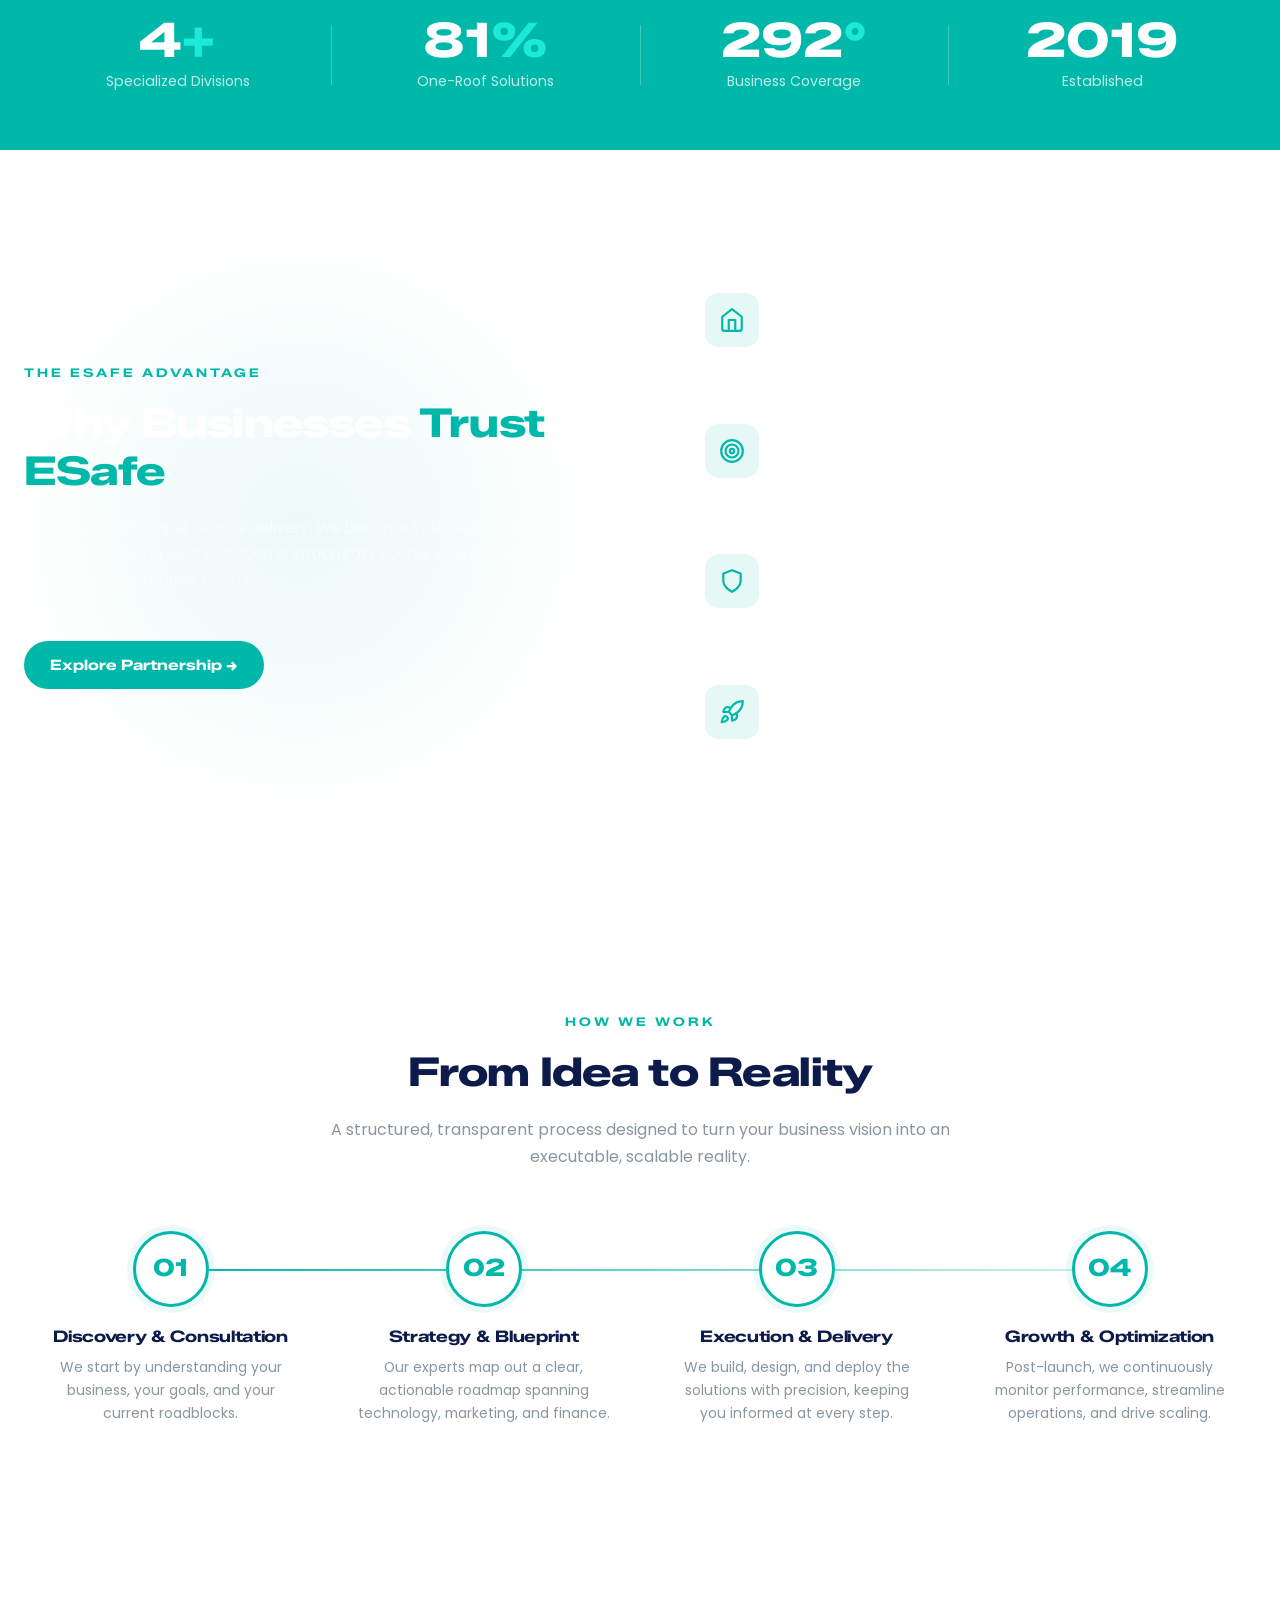
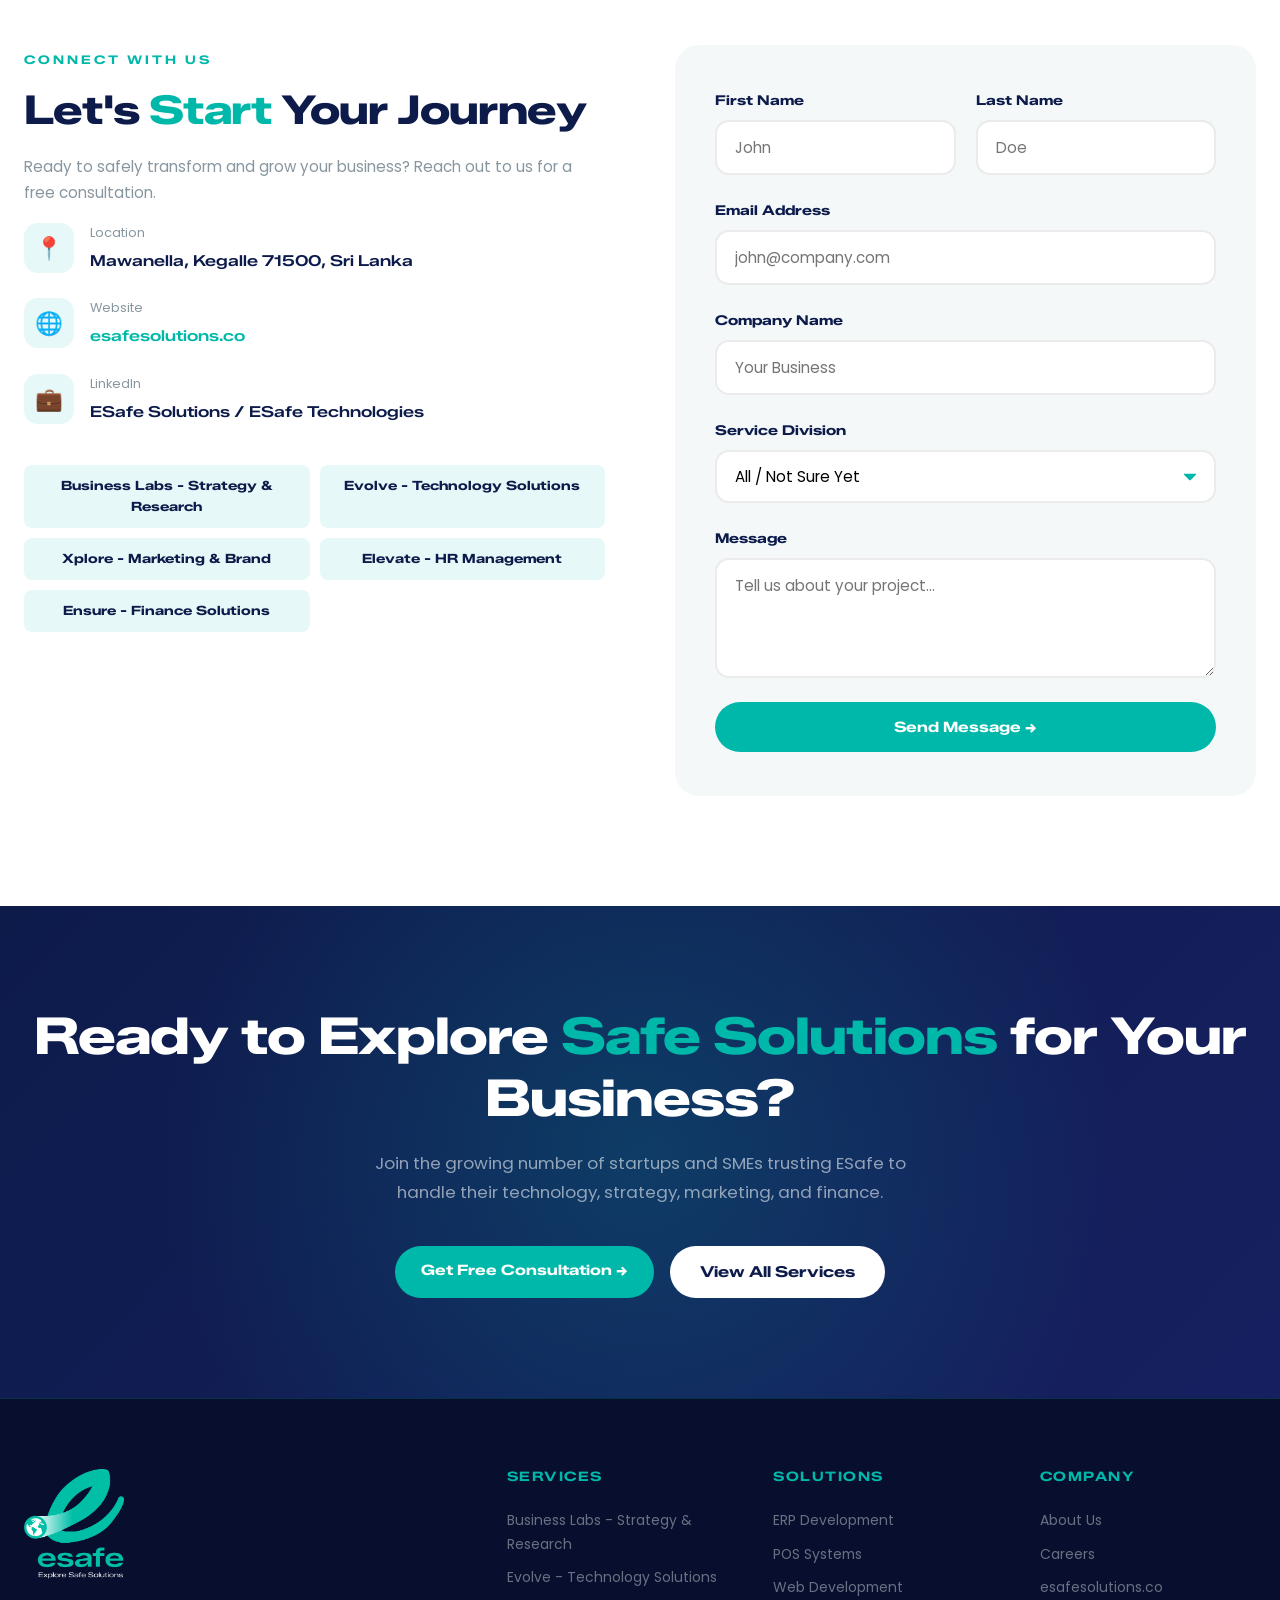
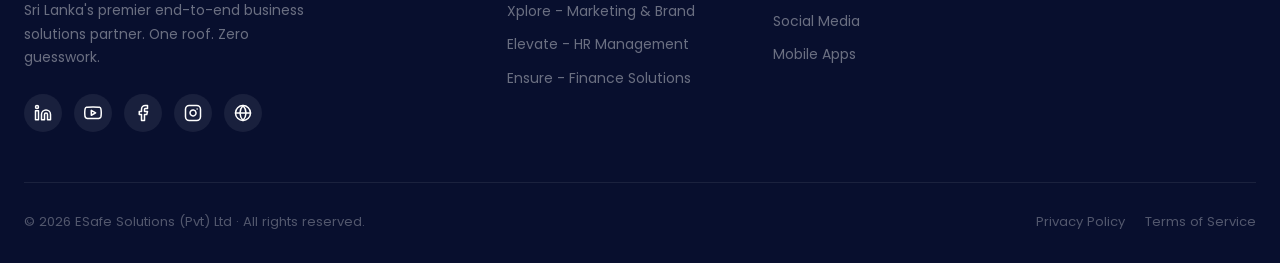
==== commit 38564f7d: "Card Changes" ====
--- a/index.html
+++ b/index.html
@@ -54,35 +54,35 @@
             "@type": "Offer",
             "itemOffered": {
               "@type": "Service",
-              "name": "BLABS - Business Research & Development"
+              "name": "Business Labs - Strategy & Research"
             }
           },
           {
             "@type": "Offer",
             "itemOffered": {
               "@type": "Service",
-              "name": "EVOLVE - Technology Solutions"
+              "name": "Evolve - Technology Solutions"
             }
           },
           {
             "@type": "Offer",
             "itemOffered": {
               "@type": "Service",
-              "name": "XPLORE - Marketing & Creative Solutions"
+              "name": "Xplore - Marketing &amp; Brand"
             }
           },
           {
             "@type": "Offer",
             "itemOffered": {
               "@type": "Service",
-              "name": "ELEVATE - Human Resource Management Solutions"
+              "name": "Elevate - HR Management"
             }
           },
           {
             "@type": "Offer",
             "itemOffered": {
               "@type": "Service",
-              "name": "ENSURE - Finance Solutions"
+              "name": "Ensure - Finance Solutions"
             }
           }
         ]
@@ -102,11 +102,7 @@
 </head>
 
 <body>
-  <!-- Floating Theme Toggle -->
-  <button id="themeToggle" class="theme-toggle-floating" aria-label="Toggle Light/Dark Mode">
-    <svg class="sun-icon" xmlns="http://www.w3.org/2000/svg" width="22" height="22" viewBox="0 0 24 24" fill="none" stroke="currentColor" stroke-width="2" stroke-linecap="round" stroke-linejoin="round"><circle cx="12" cy="12" r="5"></circle><line x1="12" y1="1" x2="12" y2="3"></line><line x1="12" y1="21" x2="12" y2="23"></line><line x1="4.22" y1="4.22" x2="5.64" y2="5.64"></line><line x1="18.36" y1="18.36" x2="19.78" y2="19.78"></line><line x1="1" y1="12" x2="3" y2="12"></line><line x1="21" y1="12" x2="23" y2="12"></line><line x1="4.22" y1="19.78" x2="5.64" y2="18.36"></line><line x1="18.36" y1="5.64" x2="19.78" y2="4.22"></line></svg>
-    <svg class="moon-icon" xmlns="http://www.w3.org/2000/svg" width="22" height="22" viewBox="0 0 24 24" fill="none" stroke="currentColor" stroke-width="2" stroke-linecap="round" stroke-linejoin="round" style="display: none;"><path d="M21 12.79A9 9 0 1 1 11.21 3 7 7 0 0 0 21 12.79z"></path></svg>
-  </button>
+
   <!-- Custom Cursor -->
   <div class="cursor-dot"></div>
   <div class="cursor-ring"></div>
@@ -125,11 +121,11 @@
               <path d="m6 9 6 6 6-6" />
             </svg></a>
           <ul class="dropdown-menu">
-            <li><a href="blabs.html" class="dropdown-item">BLABS - Strategy</a></li>
-            <li><a href="evolve.html" class="dropdown-item">EVOLVE - Tech</a></li>
-            <li><a href="xplore.html" class="dropdown-item">XPLORE - Marketing</a></li>
-            <li><a href="elevate.html" class="dropdown-item">ELEVATE - HR</a></li>
-            <li><a href="ensure.html" class="dropdown-item">ENSURE - Finance</a></li>
+            <li><a href="strategy.html" class="dropdown-item">Business Labs - Strategy &amp; Research</a></li>
+            <li><a href="technology.html" class="dropdown-item">Evolve - Technology Solutions</a></li>
+            <li><a href="marketing.html" class="dropdown-item">Xplore - Marketing &amp; Brand</a></li>
+            <li><a href="hr.html" class="dropdown-item">Elevate - HR Management</a></li>
+            <li><a href="finance.html" class="dropdown-item">Ensure - Finance Solutions</a></li>
           </ul>
         </li>
         <li><a href="products.html" class="nav-link">Products and Services</a></li>
@@ -160,9 +156,7 @@
   </div>
 
   <main>
-    <!-- ━━━━━━━━━━━━━━━━━━━━━━━━━━━━━━━━━━
-             HERO SECTION
-             ━━━━━━━━━━━━━━━━━━━━━━━━━━━━━━━━━━ -->
+
     <section id="hero" class="hero">
       <!-- Canvas for particle background -->
       <canvas id="hero-canvas" class="hero-canvas"></canvas>
@@ -213,57 +207,96 @@
 
         <!-- Right Column: Floating Cards -->
         <div class="hero-cards">
-          <a href="blabs.html" class="float-card card-blabs">
-            <div class="card-icon"><svg width="24" height="24" viewBox="0 0 24 24" fill="none" stroke="currentColor"
-                stroke-width="2.5" stroke-linecap="round" stroke-linejoin="round">
-                <path d="M9 18h6" />
-                <path d="M10 22h4" />
-                <path
-                  d="M15.09 14c.18-.98.65-1.74 1.41-2.5A4.65 4.65 0 0 0 18 8 6 6 0 0 0 6 8c0 1.55.9 3.06 1.5 3.5.76.76 1.23 1.52 1.41 2.5" />
-              </svg></div>
-            <div class="card-div">BLABS</div>
-            <div class="card-sub">Strategy &amp; Research</div>
+          <div class="circle-scaler">
+            <div class="circle-container">
+          <a href="strategy.html" class="float-card card-strategy">
+            <div class="float-card-inner">
+              <div class="float-card-front">
+                <div class="card-icon"><svg width="24" height="24" viewBox="0 0 24 24" fill="none" stroke="currentColor"
+                    stroke-width="2.5" stroke-linecap="round" stroke-linejoin="round">
+                    <path d="M9 18h6" />
+                    <path d="M10 22h4" />
+                    <path
+                      d="M15.09 14c.18-.98.65-1.74 1.41-2.5A4.65 4.65 0 0 0 18 8 6 6 0 0 0 6 8c0 1.55.9 3.06 1.5 3.5.76.76 1.23 1.52 1.41 2.5" />
+                  </svg></div>
+                <div class="card-title-main">Business Labs</div>
+                <div class="card-title-sub">Strategy &amp; Research</div>
+              </div>
+              <div class="float-card-back">
+                <img src="esafe_strategy.png" class="card-media" alt="Business Labs - Strategy &amp; Research">
+              </div>
+            </div>
           </a>
-          <a href="evolve.html" class="float-card card-evolve">
-            <div class="card-icon"><svg width="24" height="24" viewBox="0 0 24 24" fill="none" stroke="currentColor"
-                stroke-width="2.5" stroke-linecap="round" stroke-linejoin="round">
-                <rect x="2" y="3" width="20" height="14" rx="2" ry="2" />
-                <line x1="2" y1="20" x2="22" y2="20" />
-              </svg></div>
-            <div class="card-div">EVOLVE</div>
-            <div class="card-sub">Tech Solutions</div>
+          <a href="technology.html" class="float-card card-technology">
+            <div class="float-card-inner">
+              <div class="float-card-front">
+                <div class="card-icon"><svg width="24" height="24" viewBox="0 0 24 24" fill="none" stroke="currentColor"
+                    stroke-width="2.5" stroke-linecap="round" stroke-linejoin="round">
+                    <rect x="2" y="3" width="20" height="14" rx="2" ry="2" />
+                    <line x1="2" y1="20" x2="22" y2="20" />
+                  </svg></div>
+                <div class="card-title-main">Evolve</div>
+                <div class="card-title-sub">Technology Solutions</div>
+              </div>
+              <div class="float-card-back">
+                <img src="esafe_tech.png" class="card-media" alt="Evolve - Technology Solutions">
+              </div>
+            </div>
           </a>
-          <a href="xplore.html" class="float-card card-xplore">
-            <div class="card-icon"><svg width="24" height="24" viewBox="0 0 24 24" fill="none" stroke="currentColor"
-                stroke-width="2.5" stroke-linecap="round" stroke-linejoin="round">
-                <circle cx="12" cy="12" r="10" />
-                <circle cx="12" cy="12" r="6" />
-                <circle cx="12" cy="12" r="2" />
-              </svg></div>
-            <div class="card-div">XPLORE</div>
-            <div class="card-sub">Marketing &amp; Brand</div>
+          <a href="marketing.html" class="float-card card-marketing">
+            <div class="float-card-inner">
+              <div class="float-card-front">
+                <div class="card-icon"><svg width="24" height="24" viewBox="0 0 24 24" fill="none" stroke="currentColor"
+                    stroke-width="2.5" stroke-linecap="round" stroke-linejoin="round">
+                    <circle cx="12" cy="12" r="10" />
+                    <circle cx="12" cy="12" r="6" />
+                    <circle cx="12" cy="12" r="2" />
+                  </svg></div>
+                <div class="card-title-main">Xplore</div>
+                <div class="card-title-sub">Marketing &amp; Brand</div>
+              </div>
+              <div class="float-card-back">
+                <img src="esafe_marketing.png" class="card-media" alt="Xplore - Marketing &amp; Brand">
+              </div>
+            </div>
           </a>
-          <a href="elevate.html" class="float-card card-elevate">
-            <div class="card-icon"><svg width="24" height="24" viewBox="0 0 24 24" fill="none" stroke="currentColor"
-                stroke-width="2.5" stroke-linecap="round" stroke-linejoin="round">
-                <path d="M17 21v-2a4 4 0 0 0-4-4H5a4 4 0 0 0-4 4v2" />
-                <circle cx="9" cy="7" r="4" />
-                <path d="M23 21v-2a4 4 0 0 0-3-3.87" />
-                <path d="M16 3.13a4 4 0 0 1 0 7.75" />
-              </svg></div>
-            <div class="card-div">ELEVATE</div>
-            <div class="card-sub">HR Management</div>
+          <a href="hr.html" class="float-card card-hr">
+            <div class="float-card-inner">
+              <div class="float-card-front">
+                <div class="card-icon"><svg width="24" height="24" viewBox="0 0 24 24" fill="none" stroke="currentColor"
+                    stroke-width="2.5" stroke-linecap="round" stroke-linejoin="round">
+                    <path d="M17 21v-2a4 4 0 0 0-4-4H5a4 4 0 0 0-4 4v2" />
+                    <circle cx="9" cy="7" r="4" />
+                    <path d="M23 21v-2a4 4 0 0 0-3-3.87" />
+                    <path d="M16 3.13a4 4 0 0 1 0 7.75" />
+                  </svg></div>
+                <div class="card-title-main">Elevate</div>
+                <div class="card-title-sub">HR Management</div>
+              </div>
+              <div class="float-card-back">
+                <img src="esafe_hr.png" class="card-media" alt="Elevate - HR Management">
+              </div>
+            </div>
           </a>
-          <a href="ensure.html" class="float-card card-ensure">
-            <div class="card-icon"><svg width="24" height="24" viewBox="0 0 24 24" fill="none" stroke="currentColor"
-                stroke-width="2.5" stroke-linecap="round" stroke-linejoin="round">
-                <line x1="18" y1="20" x2="18" y2="10" />
-                <line x1="12" y1="20" x2="12" y2="4" />
-                <line x1="6" y1="20" x2="6" y2="14" />
-              </svg></div>
-            <div class="card-div">ENSURE</div>
-            <div class="card-sub">Finance Solutions</div>
+          <a href="finance.html" class="float-card card-finance">
+            <div class="float-card-inner">
+              <div class="float-card-front">
+                <div class="card-icon"><svg width="24" height="24" viewBox="0 0 24 24" fill="none" stroke="currentColor"
+                    stroke-width="2.5" stroke-linecap="round" stroke-linejoin="round">
+                    <line x1="18" y1="20" x2="18" y2="10" />
+                    <line x1="12" y1="20" x2="12" y2="4" />
+                    <line x1="6" y1="20" x2="6" y2="14" />
+                  </svg></div>
+                <div class="card-title-main">Ensure</div>
+                <div class="card-title-sub">Finance Solutions</div>
+              </div>
+              <div class="float-card-back">
+                <img src="esafe_finance.png" class="card-media" alt="Ensure - Finance Solutions">
+              </div>
+            </div>
           </a>
+            </div>
+          </div>
         </div>
       </div>
 
@@ -285,7 +318,7 @@
           <span>Web Development</span><span class="sep">&diams;</span>
           <span>Social Media Marketing</span><span class="sep">&diams;</span>
           <span>Business Strategy</span><span class="sep">&diams;</span>
-          <span>HR Management</span><span class="sep">&diams;</span>
+          <span>Elevate - HR Management</span><span class="sep">&diams;</span>
           <span>Financial Consulting</span><span class="sep">&diams;</span>
           <span>Branding &amp; Design</span><span class="sep">&diams;</span>
           <span>Mobile Applications</span><span class="sep">&diams;</span>
@@ -300,7 +333,7 @@
           <span>Web Development</span><span class="sep">&diams;</span>
           <span>Social Media Marketing</span><span class="sep">&diams;</span>
           <span>Business Strategy</span><span class="sep">&diams;</span>
-          <span>HR Management</span><span class="sep">&diams;</span>
+          <span>Elevate - HR Management</span><span class="sep">&diams;</span>
           <span>Financial Consulting</span><span class="sep">&diams;</span>
           <span>Branding &amp; Design</span><span class="sep">&diams;</span>
           <span>Mobile Applications</span><span class="sep">&diams;</span>
@@ -371,7 +404,7 @@
             strategies, technologies, and methodologies safely and reliably.
           </p>
           <p class="section-desc">
-            As an end-to-end business partner, we operate five specialized divisions under one roof. Whether you are a
+            As an end-to-end business partner, we operate five specialized services under one roof. Whether you are a
             startup taking your first steps or a growing SME, we provide the comprehensive tools and guidance you need
             without the guesswork.
           </p>
@@ -387,7 +420,7 @@
       <div class="container">
         <div class="section-header reveal">
           <span class="section-label">OUR EXPERTISE</span>
-          <h2 class="section-title">Five Divisions. One Roof.</h2>
+          <h2 class="section-title">Five Core Services. One Roof.</h2>
           <p class="section-header-desc">Everything your business needs to grow, consolidated into five expert divisions
             for a seamless partnership.</p>
         </div>
@@ -403,8 +436,7 @@
                 <path
                   d="M15.09 14c.18-.98.65-1.74 1.41-2.5A4.65 4.65 0 0 0 18 8 6 6 0 0 0 6 8c0 1.55.9 3.06 1.5 3.5.76.76 1.23 1.52 1.41 2.5" />
               </svg></div>
-            <h4 class="service-division">BLABS</h4>
-            <h3 class="service-name"><a href="blabs.html" class="inherit-color text-decoration-none">Strategy &amp;
+            <h3 class="service-name"><a href="strategy.html" class="inherit-color text-decoration-none">Strategy &amp;
                 Research</a></h3>
             <p class="service-desc">Comprehensive business blueprints, SWOT analysis, and lead generation to build a
               solid foundation.</p>
@@ -413,7 +445,7 @@
               <span class="tag">Market Analysis</span>
               <span class="tag">KPIs</span>
             </div>
-            <a href="blabs.html" class="learn-more-link mt-3 display-inline-block text-teal font-weight-bold">Learn More
+            <a href="strategy.html" class="learn-more-link mt-3 display-inline-block text-teal font-weight-bold">Learn More
               &rarr;</a>
           </div>
 
@@ -425,8 +457,7 @@
                 <rect x="2" y="3" width="20" height="14" rx="2" ry="2" />
                 <line x1="2" y1="20" x2="22" y2="20" />
               </svg></div>
-            <h4 class="service-division">EVOLVE</h4>
-            <h3 class="service-name"><a href="evolve.html" class="inherit-color text-decoration-none">Technology
+            <h3 class="service-name"><a href="technology.html" class="inherit-color text-decoration-none">Technology
                 Solutions</a></h3>
             <p class="service-desc">Custom POS systems, robust ERPs, Web Development, and Mobile apps tailored to your
               scale.</p>
@@ -436,7 +467,7 @@
               <span class="tag">ERP</span>
               <span class="tag">Mobile Apps</span>
             </div>
-            <a href="evolve.html" class="learn-more-link mt-3 display-inline-block text-teal font-weight-bold">Learn
+            <a href="technology.html" class="learn-more-link mt-3 display-inline-block text-teal font-weight-bold">Learn
               More &rarr;</a>
           </div>
 
@@ -449,8 +480,7 @@
                 <circle cx="12" cy="12" r="6" />
                 <circle cx="12" cy="12" r="2" />
               </svg></div>
-            <h4 class="service-division">XPLORE</h4>
-            <h3 class="service-name"><a href="xplore.html" class="inherit-color text-decoration-none">Marketing &amp;
+            <h3 class="service-name"><a href="marketing.html" class="inherit-color text-decoration-none">Marketing &amp;
                 Brand</a></h3>
             <p class="service-desc">Data-driven social media marketing, compelling video production, and unique brand
               identities.</p>
@@ -459,7 +489,7 @@
               <span class="tag">Branding</span>
               <span class="tag">Video Ads</span>
             </div>
-            <a href="xplore.html" class="learn-more-link mt-3 display-inline-block text-teal font-weight-bold">Learn
+            <a href="marketing.html" class="learn-more-link mt-3 display-inline-block text-teal font-weight-bold">Learn
               More &rarr;</a>
           </div>
 
@@ -473,8 +503,7 @@
                 <path d="M23 21v-2a4 4 0 0 0-3-3.87" />
                 <path d="M16 3.13a4 4 0 0 1 0 7.75" />
               </svg></div>
-            <h4 class="service-division">ELEVATE</h4>
-            <h3 class="service-name"><a href="elevate.html" class="inherit-color text-decoration-none">HR Management</a>
+            <h3 class="service-name"><a href="hr.html" class="inherit-color text-decoration-none">Elevate - HR Management</a>
             </h3>
             <p class="service-desc">Streamlined recruitment, corporate training, and modern HR management frameworks.
             </p>
@@ -483,7 +512,7 @@
               <span class="tag">Training</span>
               <span class="tag">Contracting</span>
             </div>
-            <a href="elevate.html" class="learn-more-link mt-3 display-inline-block text-teal font-weight-bold">Learn
+            <a href="hr.html" class="learn-more-link mt-3 display-inline-block text-teal font-weight-bold">Learn
               More &rarr;</a>
           </div>
 
@@ -496,8 +525,7 @@
                 <line x1="12" y1="20" x2="12" y2="4" />
                 <line x1="6" y1="20" x2="6" y2="14" />
               </svg></div>
-            <h4 class="service-division">ENSURE</h4>
-            <h3 class="service-name"><a href="ensure.html" class="inherit-color text-decoration-none">Finance
+            <h3 class="service-name"><a href="finance.html" class="inherit-color text-decoration-none">Finance
                 Solutions</a></h3>
             <p class="service-desc">Reliable bookkeeping, taxation advice, auditing, and strategic cash flow management.
             </p>
@@ -506,7 +534,7 @@
               <span class="tag">Taxation</span>
               <span class="tag">Auditing</span>
             </div>
-            <a href="ensure.html" class="learn-more-link mt-3 display-inline-block text-teal font-weight-bold">Learn
+            <a href="finance.html" class="learn-more-link mt-3 display-inline-block text-teal font-weight-bold">Learn
               More &rarr;</a>
           </div>
 
@@ -663,67 +691,7 @@
       </div>
     </section>
 
-    <!-- ━━━━━━━━━━━━━━━━━━━━━━━━━━━━━━━━━━
-             TESTIMONIALS SECTION
-             ━━━━━━━━━━━━━━━━━━━━━━━━━━━━━━━━━━ -->
-    <section class="testimonials-section bg-light">
-      <div class="container">
-        <div class="section-header reveal">
-          <span class="section-label">CLIENT SUCCESS</span>
-          <h2 class="section-title">What Our Clients Say</h2>
-          <p class="section-header-desc">Don't just take our word for it. Hear from businesses that have grown safely
-            with us.</p>
-        </div>
-
-        <div class="testimonials-grid">
-          <div class="testimonial-card reveal" style="transition-delay: 0.1s;">
-            <div class="stars">&starf;&starf;&starf;&starf;&starf;</div>
-            <div class="quote-mark">&ldquo;</div>
-            <p class="quote-text">
-              "The team at esafesolutions.co did far more than just design our website; they crafted the very Business
-              Blueprint that guides our operations today. From a complete Full Branding overhaul through BLABS to the
-              technical launch of cbt.lk and our integrated ERP system, they provided the strategic clarity and
-              technical power we needed to scale. They are the architects of our digital success.".</p>
-            <div class="author-row">
-              <div class="author-avatar">CBT</div>
-              <div class="author-info">
-                <h5 class="author-name">Ikram</h5>
-                <span class="author-role">Founder & CEO</span>
-              </div>
-            </div>
-          </div>
-
-          <div class="testimonial-card reveal" style="transition-delay: 0.2s;">
-            <div class="stars">&starf;&starf;&starf;&starf;&starf;</div>
-            <div class="quote-mark">&ldquo;</div>
-            <p class="quote-text">Working with esafesolutions.co was a game-changer; their expertise in BLABS and EVOLVE
-              provided VePay with the deep research and technical infrastructure essential for our global success.</p>
-            <div class="author-row">
-              <div class="author-avatar">A</div>
-              <div class="author-info">
-                <h5 class="author-name">Mafaz Jaufer (USA</h5>
-                <span class="author-role">Funding CEO of Vepay Inc </span>
-              </div>
-
-            </div>
-          </div>
-
-          <div class="testimonial-card reveal" style="transition-delay: 0.3s;">
-            <div class="stars">&starf;&starf;&starf;&starf;&starf;</div>
-            <div class="quote-mark">&ldquo;</div>
-            <p class="quote-text">Having BLABS strategy and ENSURE accounting under one roof saved us enormous time.
-              ESafe truly is the one-stop partner they promise to be.</p>
-            <div class="author-row">
-              <div class="author-avatar">M</div>
-              <div class="author-info">
-                <h5 class="author-name">Mohamed Farhan</h5>
-                <span class="author-role">Director Services Company, Mawanella</span>
-              </div>
-            </div>
-          </div>
-        </div>
-      </div>
-    </section>
+
 
     <!-- ━━━━━━━━━━━━━━━━━━━━━━━━━━━━━━━━━━
              CONTACT SECTION
@@ -762,11 +730,11 @@
           </div>
 
           <div class="contact-divisions">
-            <span class="div-pill">BLABS</span>
-            <span class="div-pill">EVOLVE</span>
-            <span class="div-pill">XPLORE</span>
-            <span class="div-pill">ELEVATE</span>
-            <span class="div-pill">ENSURE</span>
+            <span class="div-pill">Business Labs - Strategy & Research</span>
+            <span class="div-pill">Evolve - Technology Solutions</span>
+            <span class="div-pill">Xplore - Marketing & Brand</span>
+            <span class="div-pill">Elevate - HR Management</span>
+            <span class="div-pill">Ensure - Finance Solutions</span>
           </div>
         </div>
 
@@ -795,11 +763,11 @@
               <div class="select-wrapper">
                 <select id="service" name="service">
                   <option value="All / Not Sure Yet">All / Not Sure Yet</option>
-                  <option value="BLABS">BLABS - Strategy &amp; Research</option>
-                  <option value="EVOLVE">EVOLVE - Tech Solutions</option>
-                  <option value="XPLORE">XPLORE - Marketing</option>
-                  <option value="ELEVATE">ELEVATE - HR Management</option>
-                  <option value="ENSURE">ENSURE - Finance Solutions</option>
+                  <option value="Business Labs - Strategy & Research">Business Labs - Strategy &amp; Research &amp; Research</option>
+                  <option value="Evolve - Technology Solutions">Evolve - Technology Solutions</option>
+                  <option value="Xplore - Marketing & Brand">Xplore - Marketing &amp; Brand</option>
+                  <option value="Elevate - HR Management">Elevate - HR Management</option>
+                  <option value="Ensure - Finance Solutions">Ensure - Finance Solutions</option>
                 </select>
               </div>
             </div>
@@ -896,13 +864,13 @@
         </div>
 
         <div class="footer-col">
-          <h4 class="footer-title">DIVISIONS</h4>
+          <h4 class="footer-title">SERVICES</h4>
           <ul class="footer-links">
-            <li><a href="blabs.html">BLABS</a></li>
-            <li><a href="evolve.html">EVOLVE</a></li>
-            <li><a href="xplore.html">XPLORE</a></li>
-            <li><a href="elevate.html">ELEVATE</a></li>
-            <li><a href="ensure.html">ENSURE</a></li>
+            <li><a href="strategy.html">Business Labs - Strategy & Research</a></li>
+            <li><a href="technology.html">Evolve - Technology Solutions</a></li>
+            <li><a href="marketing.html">Xplore - Marketing & Brand</a></li>
+            <li><a href="hr.html">Elevate - HR Management</a></li>
+            <li><a href="finance.html">Ensure - Finance Solutions</a></li>
           </ul>
         </div>
 
--- a/styles.css
+++ b/styles.css
@@ -839,29 +839,89 @@
 /* Hero Floating Cards */
 .hero-cards {
     position: relative;
-    height: 500px;
+    height: 600px;
     width: 100%;
+}
+
+.circle-scaler {
+    position: absolute;
+    top: 50%;
+    left: 45%; 
+    width: 0;
+    height: 0;
+    z-index: 2;
+}
+
+.circle-container {
+    position: absolute;
+    top: 0;
+    left: 0; 
+    width: 0;
+    height: 0;
 }
 
 .float-card {
     position: absolute;
+    z-index: 2;
+    width: 175px;
+    perspective: 1200px;
+    cursor: pointer;
+    margin-top: -80px;
+    margin-left: -87.5px;
+}
+
+.float-card-inner {
+    position: relative;
+    width: 100%;
+    transition: transform 0.6s cubic-bezier(0.2, 0.8, 0.2, 1);
+    transform-style: preserve-3d;
+}
+
+.float-card:hover .float-card-inner,
+.float-card.flipped .float-card-inner {
+    transform: rotateY(180deg) scale(1.15) translateY(-8px);
+    box-shadow: 0 30px 60px rgba(0, 184, 169, 0.4);
+}
+
+.float-card-front {
+    position: relative;
+    width: 100%;
+    backface-visibility: hidden;
+    -webkit-backface-visibility: hidden;
     background: rgba(255, 255, 255, 0.06);
     backdrop-filter: blur(16px) saturate(180%);
     -webkit-backdrop-filter: blur(16px) saturate(180%);
     border: 1px solid rgba(255, 255, 255, 0.12);
     border-radius: var(--radius-lg);
-    padding: 22px 24px;
+    padding: 22px 20px;
     box-shadow: 0 8px 32px rgba(0, 0, 0, 0.2);
-    transition: transform 0.3s, box-shadow 0.3s, border-color 0.3s;
-    z-index: 2;
-    width: 170px;
-}
-
-.float-card:hover {
-    transform: translateY(-8px) scale(1.05) !important;
+    display: flex;
+    flex-direction: column;
+    min-height: 160px;
+}
+
+.float-card-back {
+    position: absolute;
+    top: 0; left: 0;
+    width: 100%;
+    height: 100%;
+    backface-visibility: hidden;
+    -webkit-backface-visibility: hidden;
+    transform: rotateY(180deg);
+    border-radius: var(--radius-lg);
+    background: var(--navy);
+    border: 1px solid rgba(0, 184, 169, 0.5);
     box-shadow: 0 20px 60px rgba(0, 184, 169, 0.3);
-    border-color: rgba(0, 184, 169, 0.5);
-    backdrop-filter: blur(24px);
+    overflow: hidden;
+}
+
+.card-media {
+    width: 100%;
+    height: 100%;
+    object-fit: cover;
+    opacity: 0.85;
+    pointer-events: none;
+    border-radius: var(--radius-lg);
 }
 
 .card-icon {
@@ -875,102 +935,55 @@
     height: 28px;
 }
 
-.card-div {
-    font-family: var(--font-heading);
-    font-weight: 700;
-    font-size: 0.95rem;
+.card-title-main {
+    font-family: var(--font-heading);
+    font-weight: 800;
+    font-size: 1.15rem;
     color: var(--teal);
-}
-
-.card-sub {
-    font-size: 0.75rem;
-    color: rgba(255, 255, 255, 0.45);
-}
-
-/* Balanced pentagon layout: finely tuned for the right column */
-.card-blabs {
-    top: 5%;
-    left: 50%;
-    transform: translateX(-50%);
-    animation: float1 7s ease-in-out infinite alternate, fadeInRight 0.6s var(--ease-smooth) 1.2s both;
-}
-
-.card-evolve {
-    top: 25%;
-    right: 2%;
-    animation: float2 9s ease-in-out infinite alternate, fadeInRight 0.6s var(--ease-smooth) 1.3s both;
-    animation-delay: -2s, 1.3s;
-}
-
-.card-xplore {
-    top: 25%;
-    left: 2%;
-    animation: float3 8s ease-in-out infinite alternate, fadeInRight 0.6s var(--ease-smooth) 1.4s both;
-    animation-delay: -4s, 1.4s;
-}
-
-.card-elevate {
-    bottom: 5%;
-    right: 12%;
-    animation: float4 6.5s ease-in-out infinite alternate, fadeInRight 0.6s var(--ease-smooth) 1.5s both;
-    animation-delay: -1s, 1.5s;
-}
-
-.card-ensure {
-    bottom: 5%;
-    left: 12%;
-    animation: float5 10s ease-in-out infinite alternate, fadeInRight 0.6s var(--ease-smooth) 1.6s both;
-    animation-delay: -6s, 1.6s;
-}
-
-@keyframes float1 {
-    0% {
-        transform: translateY(0);
-    }
-
-    100% {
-        transform: translateY(-18px);
-    }
-}
-
-@keyframes float2 {
-    0% {
-        transform: translateY(0);
-    }
-
-    100% {
-        transform: translateY(-22px);
-    }
-}
-
-@keyframes float3 {
-    0% {
-        transform: translateY(0);
-    }
-
-    100% {
-        transform: translateY(-16px);
-    }
-}
-
-@keyframes float4 {
-    0% {
-        transform: translateY(0);
-    }
-
-    100% {
-        transform: translateY(-20px);
-    }
-}
-
-@keyframes float5 {
-    0% {
-        transform: translateY(0);
-    }
-
-    100% {
-        transform: translateY(-14px);
-    }
+    margin-bottom: 6px;
+    line-height: 1.1;
+}
+
+.card-title-sub {
+    font-size: 0.78rem;
+    color: rgba(255, 255, 255, 0.7);
+    line-height: 1.4;
+}
+
+/* Orbital Positioning Layout (Radius ~ 180px) */
+.card-strategy {
+    top: -180px;
+    left: 0px;
+}
+
+.card-technology {
+    top: -56px;
+    left: 171px;
+}
+
+.card-hr {
+    top: 146px;
+    left: 106px;
+}
+
+.card-finance {
+    top: 146px;
+    left: -106px;
+}
+
+.card-marketing {
+    top: -56px;
+    left: -171px;
+}
+
+@keyframes orbitSpin {
+    0% { transform: rotate(0deg); }
+    100% { transform: rotate(360deg); }
+}
+
+@keyframes orbitCounterSpin {
+    0% { transform: rotate(0deg); }
+    100% { transform: rotate(-360deg); }
 }
 
 @keyframes fadeInRight {
@@ -2076,77 +2089,6 @@
     color: #FFF;
 }
 
-/* ━━━━━━━━━━━━━━━━━━━━━━━━━━━━━━━━━━
-   LIGHT MODE & FLOATING TOGGLE
-━━━━━━━━━━━━━━━━━━━━━━━━━━━━━━━━━━ */
-.theme-toggle-floating {
-    position: fixed;
-    top: 20px;
-    left: 20px;
-    z-index: 10000;
-    background: rgba(0, 184, 169, 0.1);
-    border: 1px solid rgba(0, 184, 169, 0.3);
-    border-radius: 50%;
-    width: 48px;
-    height: 48px;
-    display: flex;
-    align-items: center;
-    justify-content: center;
-    color: var(--teal);
-    cursor: pointer;
-    box-shadow: 0 4px 15px rgba(0, 0, 0, 0.1);
-    backdrop-filter: blur(8px);
-    transition: all 0.3s var(--ease-smooth);
-}
-
-.theme-toggle-floating:hover {
-    background: var(--teal);
-    color: var(--white);
-    transform: translateY(-2px);
-    box-shadow: 0 6px 20px rgba(0, 184, 169, 0.3);
-}
-
-/* Light Mode Overrides for Home Page */
-body.light-mode .hero {
-    background-color: #f4f8f9; /* Light background */
-}
-
-body.light-mode .hero-headline,
-body.light-mode .hero-subtext,
-body.light-mode .stat-number,
-body.light-mode .stat-label {
-    color: var(--navy); /* Dark fonts */
-}
-
-body.light-mode .hero-bg-grid {
-    background-image:
-        linear-gradient(rgba(13, 27, 75, 0.05) 1px, transparent 1px),
-        linear-gradient(90deg, rgba(13, 27, 75, 0.05) 1px, transparent 1px);
-}
-
-body.light-mode .scrolled {
-    background: rgba(255, 255, 255, 0.95);
-    box-shadow: 0 4px 20px rgba(0,0,0,0.05);
-}
-
-body.light-mode .nav-link,
-body.light-mode .logo-text {
-    color: var(--navy);
-}
-
-body.light-mode .sector-header {
-    background-color: #f4f8f9;
-    color: var(--navy);
-}
-
-body.light-mode .sector-title,
-body.light-mode .sector-subtitle {
-    color: var(--navy);
-}
-
-body.light-mode .hamburger .line {
-    background-color: var(--navy);
-}
 
 /* ━━━━━━━━━━━━━━━━━━━━━━━━━━━━━━━━━━
    RESPONSIVE
@@ -2181,27 +2123,16 @@
         margin: 0 auto 36px;
     }
 
+    .circle-scaler {
+        transform: scale(0.85);
+        left: 50%;
+    }
+
     .hero-cards {
-        height: auto;
-        transform: none;
-        position: relative;
-        display: flex;
-        flex-wrap: wrap;
-        justify-content: center;
-        gap: 20px;
         margin-top: 40px;
-    }
-
-    .float-card {
-        position: relative !important;
-        top: auto !important;
-        bottom: auto !important;
-        left: auto !important;
-        right: auto !important;
-        transform: none !important;
-        animation: none !important;
-        width: 150px;
-    }
+        min-height: 500px;
+    }
+
 
     .about-grid {
         grid-template-columns: 1fr;
@@ -2246,30 +2177,17 @@
         padding: 100px 0 60px;
     }
 
+    .circle-scaler {
+        transform: scale(0.65);
+        left: 50%;
+    }
+
     .hero-cards {
-        gap: 12px;
-    }
-
-    .float-card {
-        width: calc(50% - 6px);
-        padding: 14px 10px;
-    }
-
-    .card-div {
-        font-size: 0.85rem;
-    }
-
-    .card-sub {
-        font-size: 0.65rem;
-    }
-
-    .card-icon {
-        margin-bottom: 8px;
-    }
-
-    .card-icon svg {
-        width: 22px;
-        height: 22px;
+        height: 450px;
+        margin-top: 10px;
+        display: block;
+        overflow: hidden;
+        border-radius: 20px;
     }
 
     .hero-cta {
